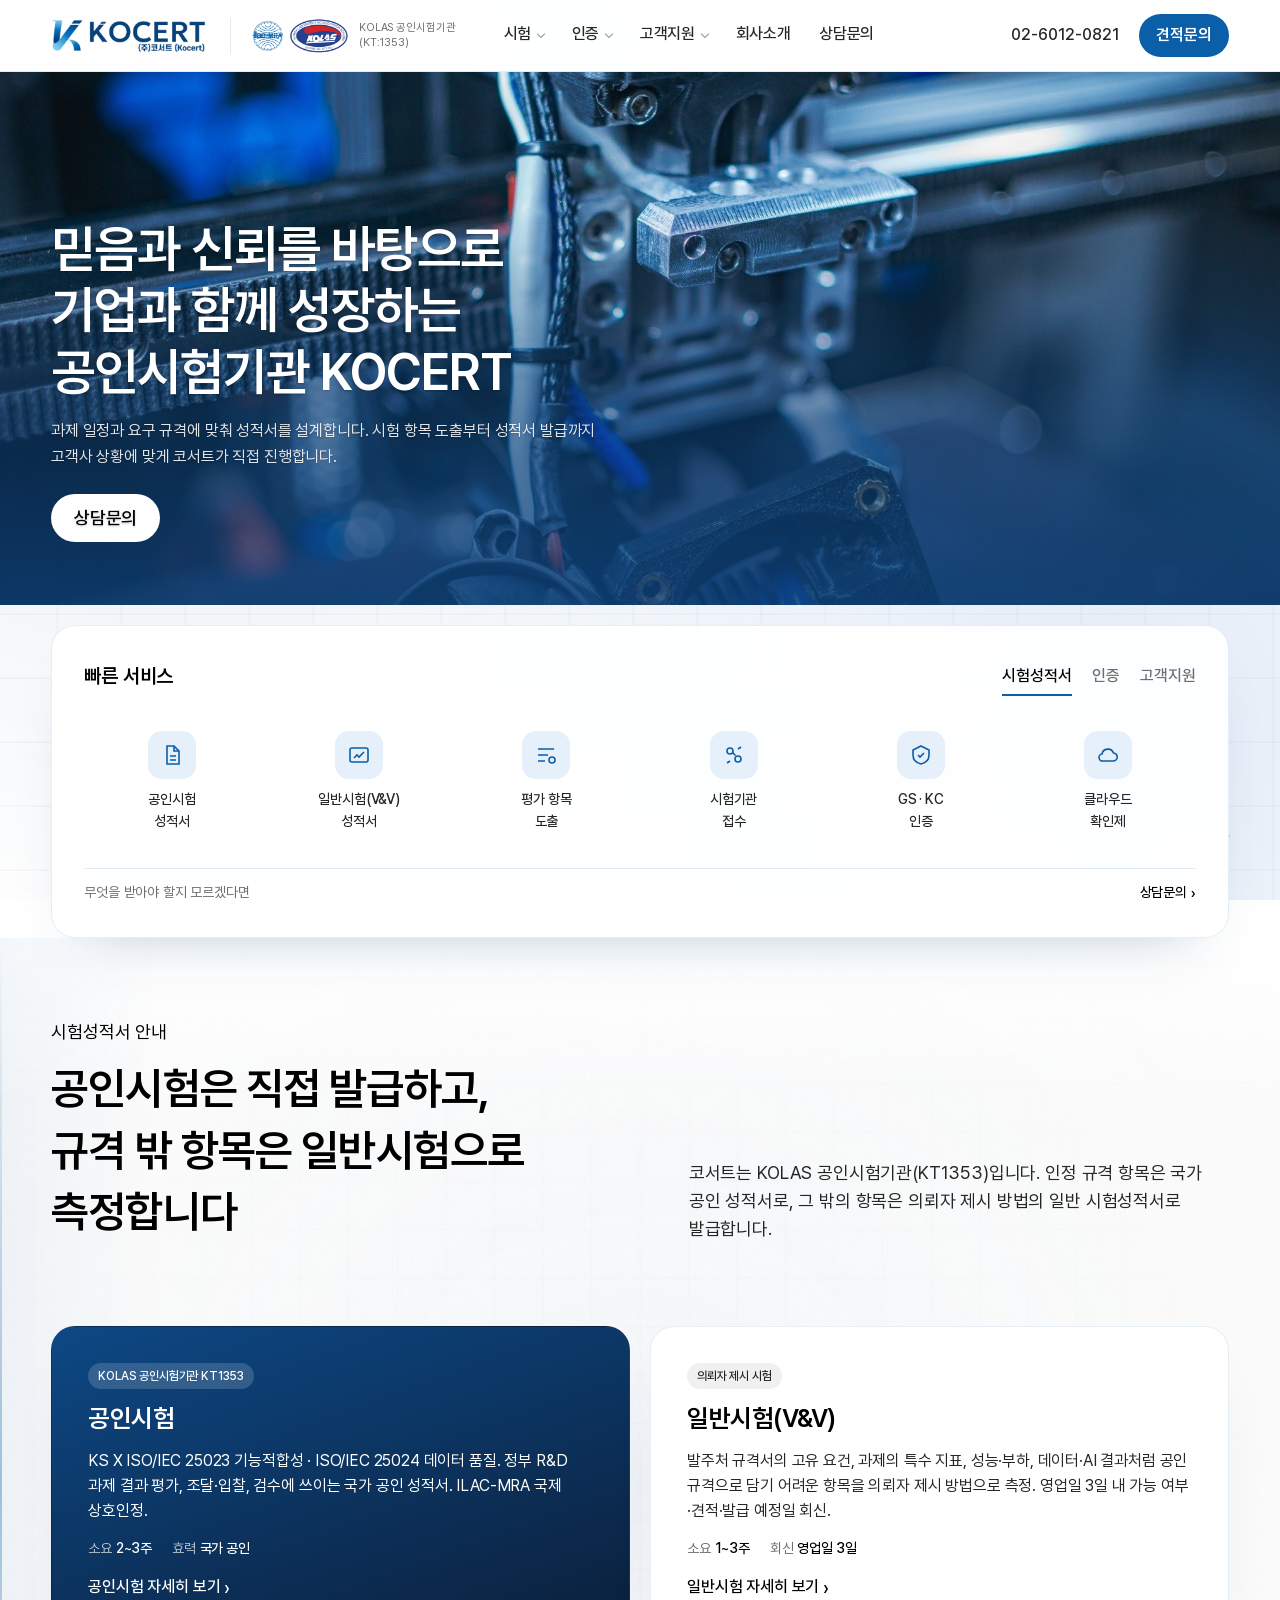
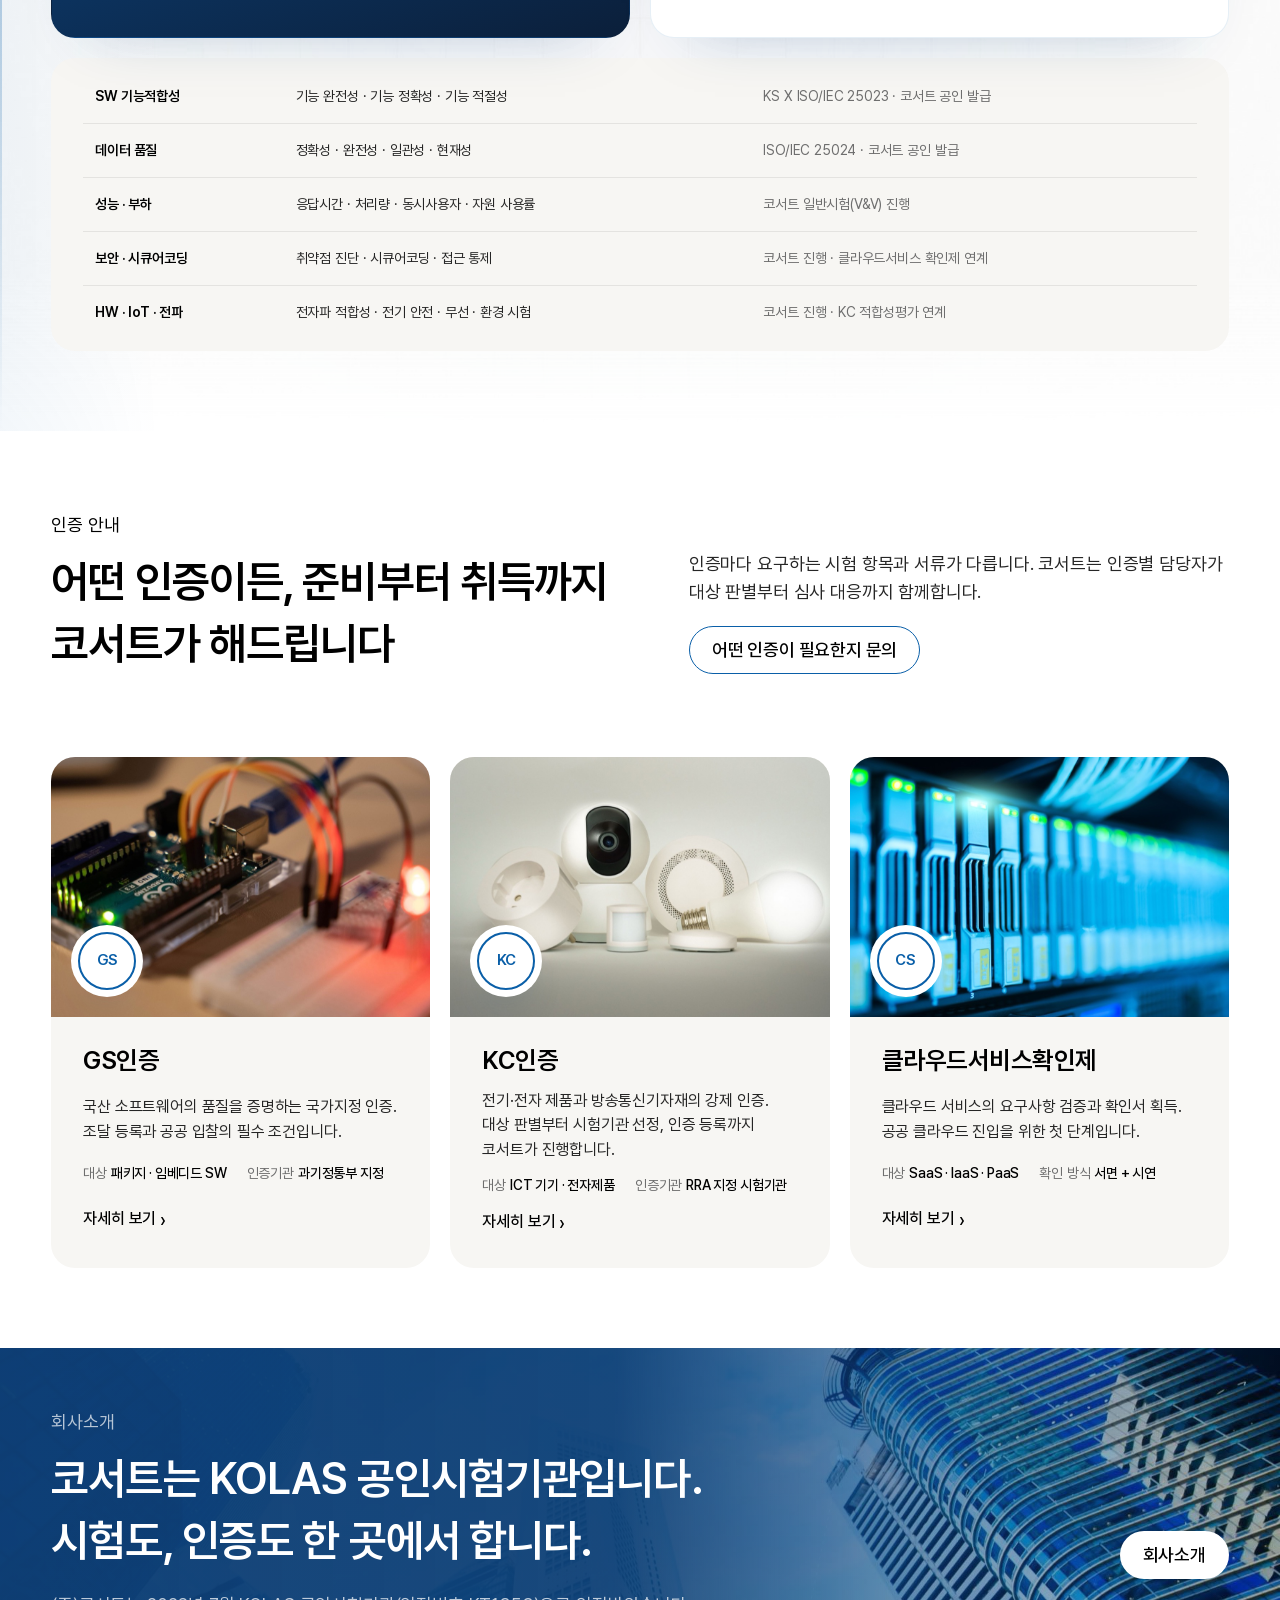
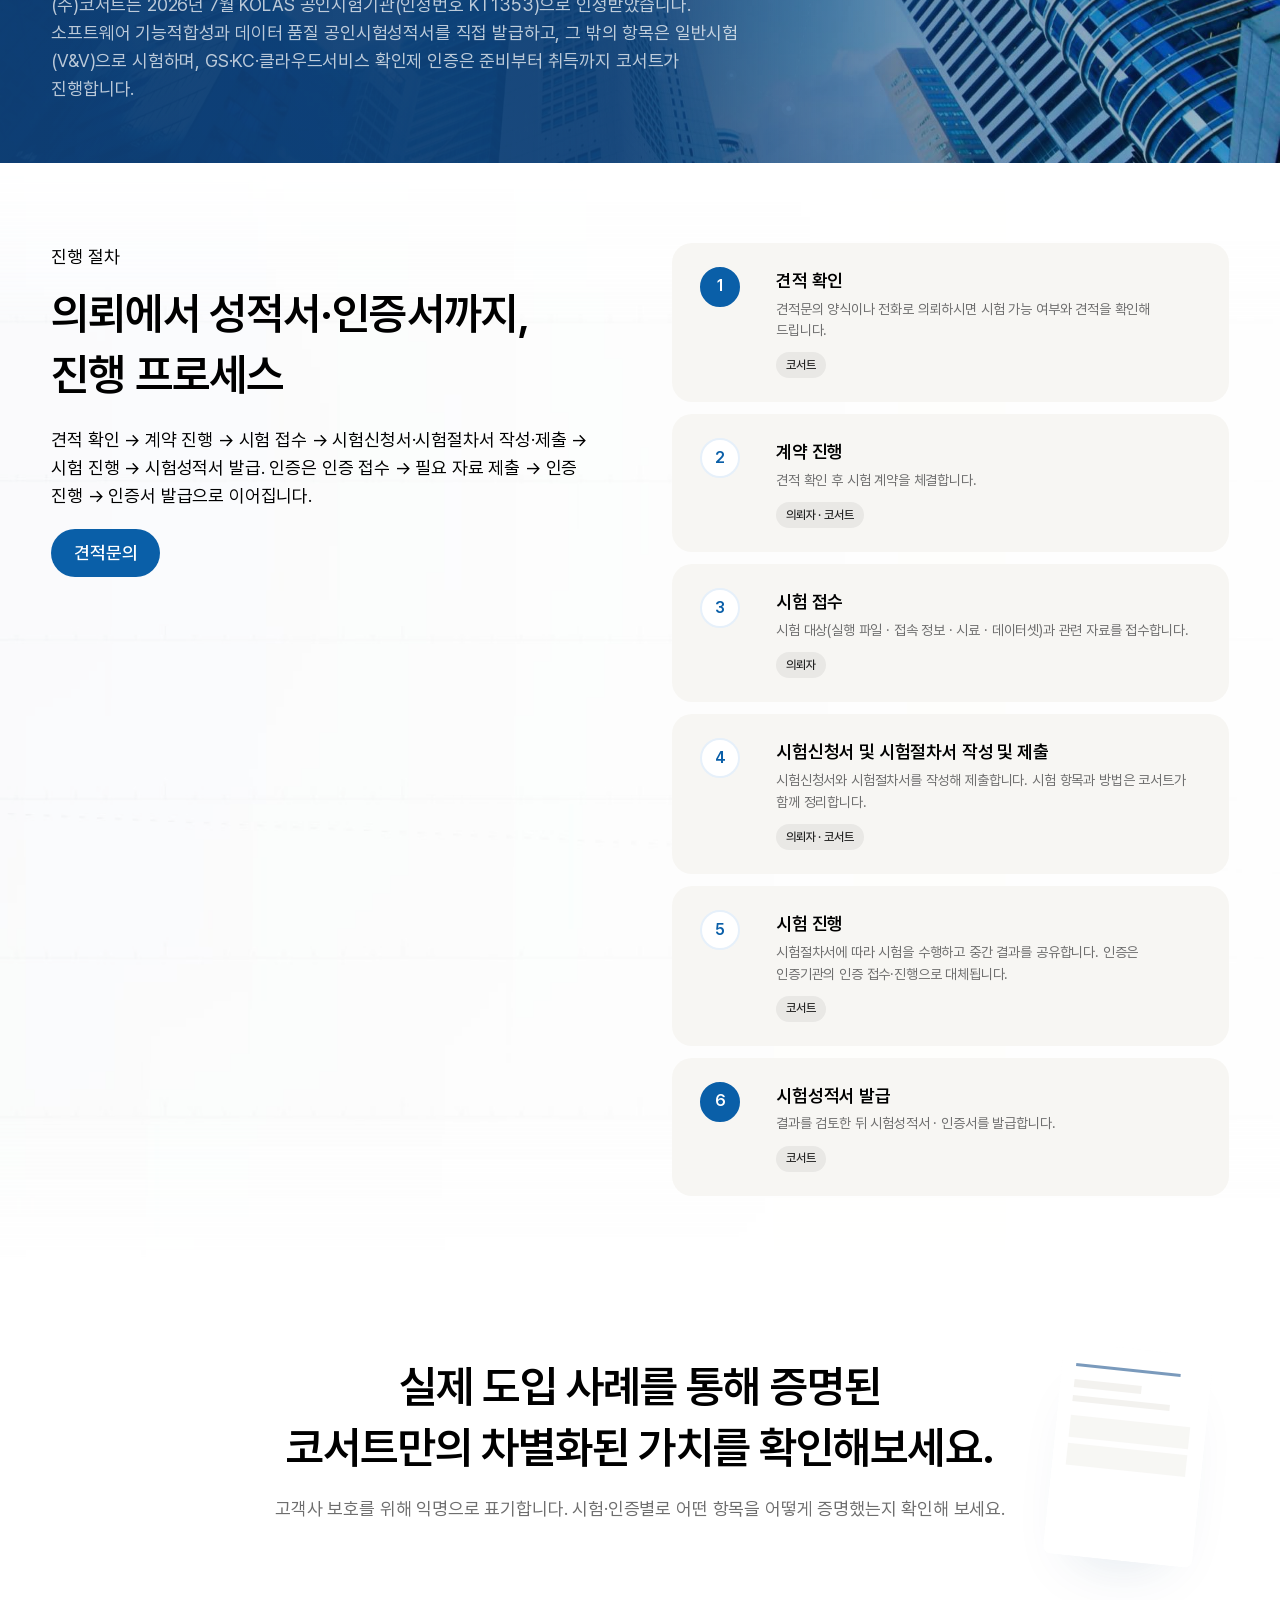
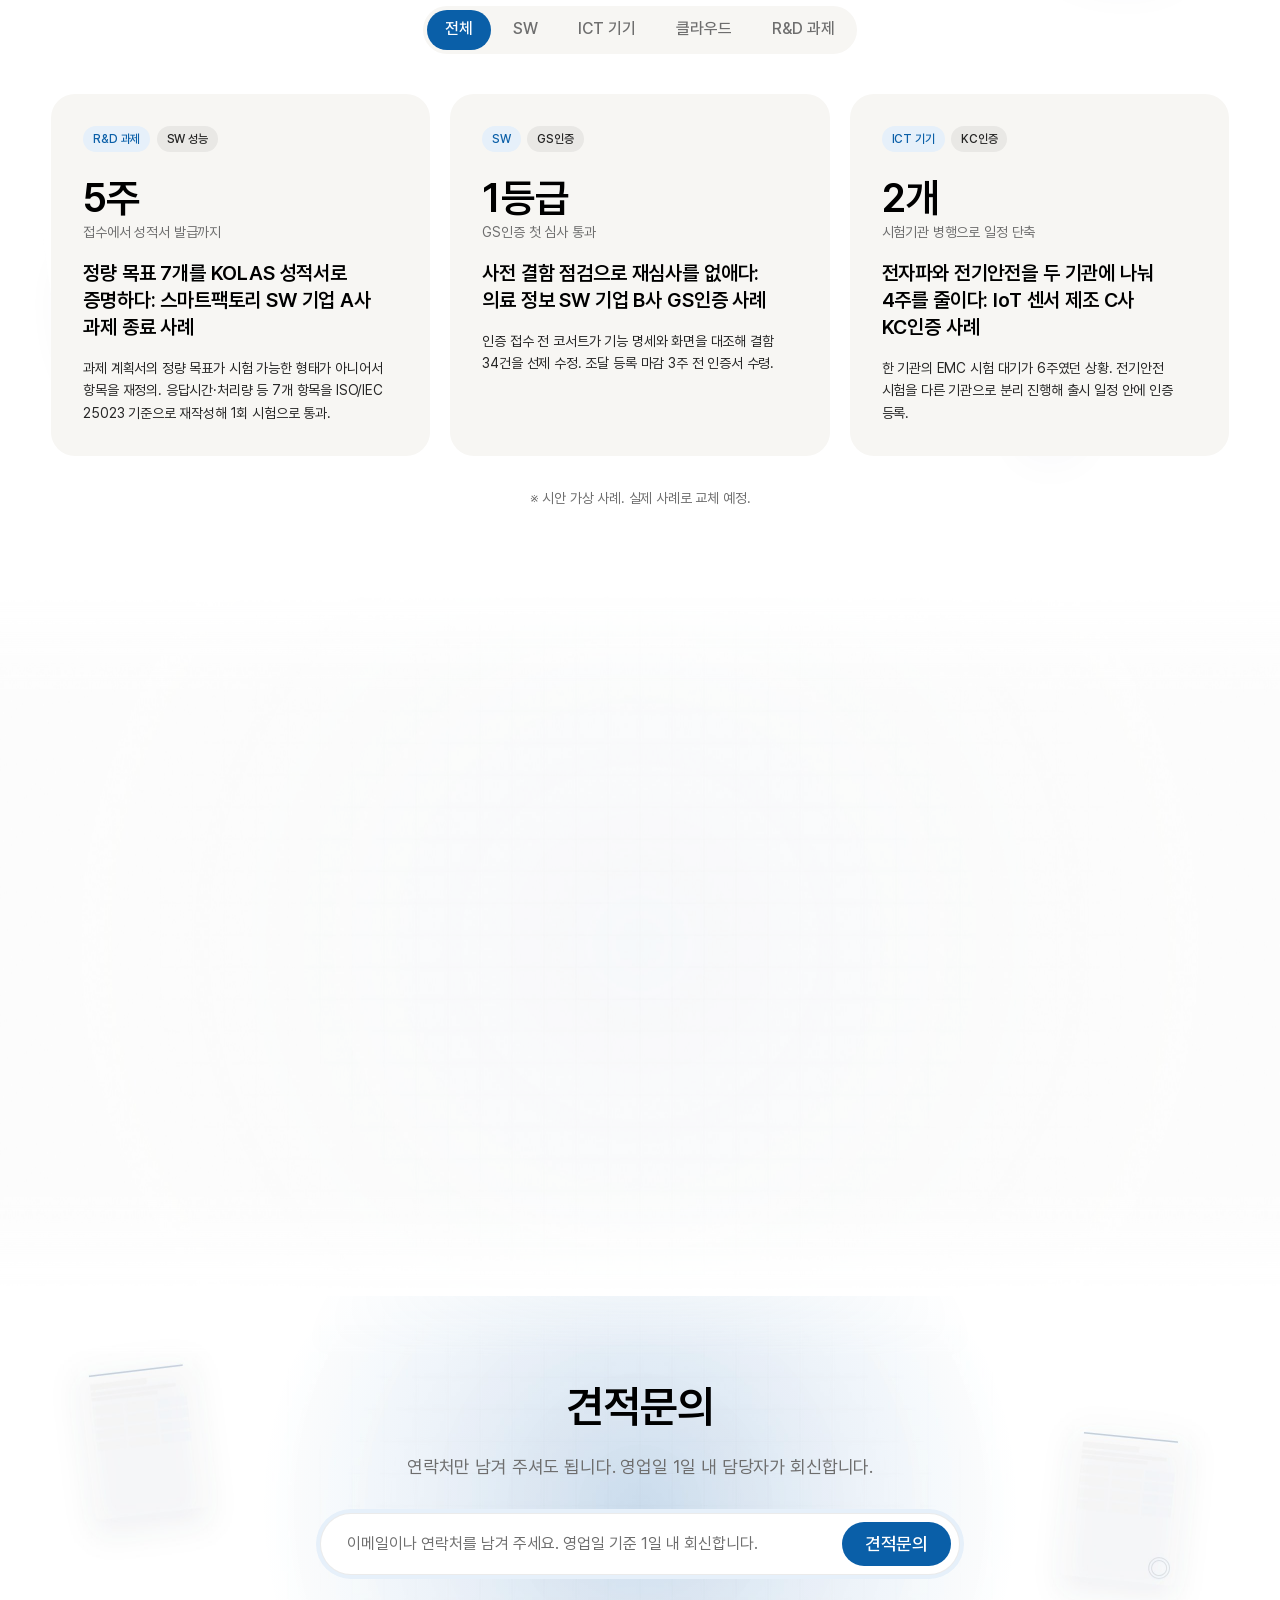
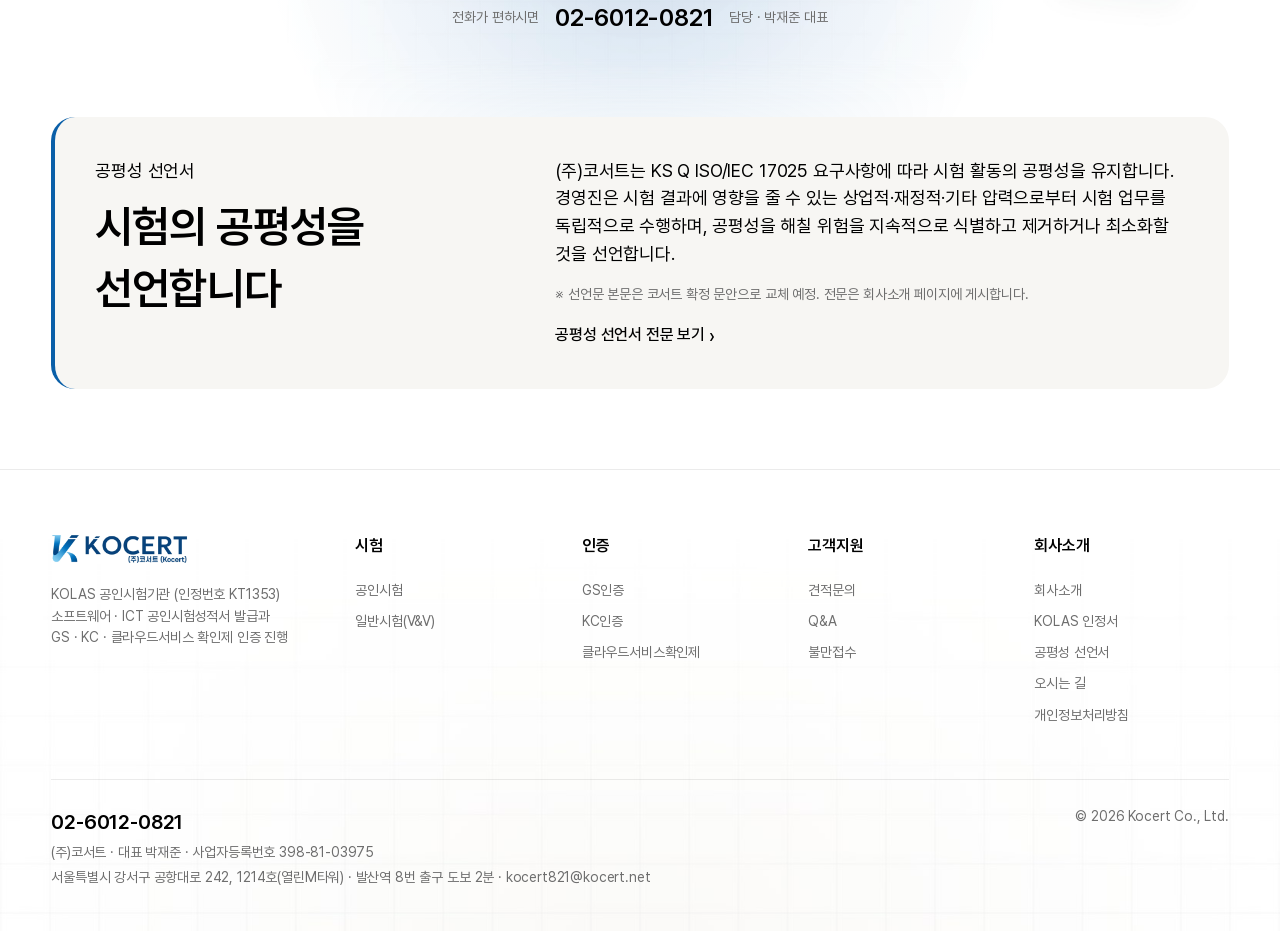
==== index.html @ dd210b46 "feat: 헤더 로고 교체 + KOLAS/ILAC-MRA 마크·인정번호 표기 추가 (코서트 제공 이미지) Co-Authored-By: Claude Fable 5.1 <noreply" ====
<!doctype html>
<html lang="ko">
<head>
<meta charset="utf-8">
<meta name="viewport" content="width=device-width, initial-scale=1">
<title>코서트 | 믿음과 신뢰를 바탕으로 기업과 함께 성장하는 공인시험기관 KOCERT</title>
<meta name="description" content="(주)코서트는 KOLAS 공인시험기관(KT1353)입니다. 공인시험·일반시험 성적서 발급과 GS·KC·클라우드서비스 확인제 인증 취득 진행을 한 곳에서.">
<meta property="og:title" content="코서트 | 믿음과 신뢰를 바탕으로 기업과 함께 성장하는 공인시험기관 KOCERT">
<meta property="og:description" content="KOLAS 공인시험기관 · 공인시험 · 일반시험 · GS · KC · 클라우드서비스 확인제">
<meta property="og:image" content="media/bg/og_1200x630.png">
<meta name="twitter:card" content="summary_large_image">
<link rel="preload" href="assets/fonts/Pretendard-SemiBold.woff2" as="font" type="font/woff2" crossorigin>
<link rel="stylesheet" href="styles.css?v=20261020g">
</head>
<body class="has-ambient">
<canvas class="ambient" aria-hidden="true"></canvas>

<header class="header">
  <div class="container header__inner">
    <a class="header__logo" href="index.html" aria-label="코서트 메인"><img src="media/brand/kocert-logo_465x102.png" alt="KOCERT (주)코서트" width="155" height="34"></a><div class="header__kolas"><img src="media/brand/kolas-ilac-marks_328x120.png" alt="ILAC-MRA · KOLAS" width="98" height="36"><span>KOLAS 공인시험기관<br>(KT:1353)</span></div>
    <nav class="nav" aria-label="주 메뉴">
      <div class="nav__item has-sub"><a href="test-accredited.html" aria-haspopup="true">시험</a><div class="nav__sub"><a href="test-accredited.html">공인시험</a><a href="test-general.html">일반시험(V&amp;V)</a></div></div>
      <div class="nav__item has-sub"><a href="gs.html" aria-haspopup="true">인증</a><div class="nav__sub"><a href="gs.html">GS인증</a><a href="kc.html">KC인증</a><a href="cloud.html">클라우드서비스확인제</a></div></div>
      <div class="nav__item has-sub"><a href="contact.html" aria-haspopup="true">고객지원</a><div class="nav__sub"><a href="contact.html">견적문의</a><a href="faq.html">Q&amp;A</a><a href="contact.html?type=complaint">불만접수</a></div></div>
      <a href="company.html">회사소개</a>
      <a href="contact.html">상담문의</a>
    </nav>
    <div class="header__util">
      <a class="header__tel" href="tel:0260120821">02-6012-0821</a>
      <a class="btn btn--ink btn--sm" href="contact.html">견적문의</a>
      <button class="header__menu" aria-label="메뉴 열기"><span></span><span></span><span></span></button>
    </div>
  </div>
</header>

<main>

  <!-- 2. 히어로 텍스트 행 -->
  <section class="hero" aria-labelledby="hero-heading">
    <div class="container">

      <!-- 3. 비주얼 + 빠른 서비스 패널 -->
      <div class="hero__stage">
        <figure class="visual visual--media" aria-label="공인시험성적서와 인증서 예시">
          <div class="visual__slides" aria-hidden="true"><img class="visual__slide is-active" src="media/photo/hero-slide-01_1920x1080.jpg" alt=""><img class="visual__slide" src="media/photo/hero-slide-02_1920x1080.jpg" alt="" loading="lazy"><img class="visual__slide" src="media/photo/hero-slide-03_1920x1080.jpg" alt="" loading="lazy"><img class="visual__slide" src="media/photo/hero-slide-04_1920x1080.jpg" alt="" loading="lazy"><img class="visual__slide" src="media/photo/hero-slide-05_1920x1080.jpg" alt="" loading="lazy"><img class="visual__slide" src="media/photo/hero-slide-06_1920x1080.jpg" alt="" loading="lazy"></div>
          <div class="visual__note">
            <h1 class="h1 visual__title" id="hero-heading">믿음과 신뢰를 바탕으로<br>기업과 함께 성장하는<br>공인시험기관 KOCERT</h1>
            <p class="visual__sub">과제 일정과 요구 규격에 맞춰 성적서를 설계합니다. 시험 항목 도출부터 성적서 발급까지 <br>고객사 상황에 맞게 코서트가 직접 진행합니다.</p><a class="btn btn--light visual__cta" href="contact.html">상담문의</a>
          </div>
        </figure>

        <aside class="quick" aria-labelledby="quick-title">
          <h2 class="quick__title" id="quick-title">빠른 서비스</h2>
          <div class="quick__tabs" role="tablist">
            <button class="quick__tab" role="tab" aria-selected="true">시험성적서</button>
            <button class="quick__tab" role="tab" aria-selected="false">인증</button>
            <button class="quick__tab" role="tab" aria-selected="false">고객지원</button>
          </div>
          <div class="quick__grid" role="tabpanel">
            <a class="quick__item" href="test-accredited.html"><span class="quick__icon"><svg viewBox="0 0 24 24" fill="none" stroke="currentColor" stroke-width="1.6"><path d="M7 3h7l5 5v13H7z"/><path d="M14 3v5h5M10 13h6M10 17h6"/></svg></span>공인시험<br>성적서</a>
            <a class="quick__item" href="test-general.html"><span class="quick__icon"><svg viewBox="0 0 24 24" fill="none" stroke="currentColor" stroke-width="1.6"><rect x="3" y="5" width="18" height="14" rx="2"/><path d="M7 15l3-3 2 2 5-5"/></svg></span>일반시험(V&amp;V)<br>성적서</a>
            <a class="quick__item" href="test-accredited.html#process"><span class="quick__icon"><svg viewBox="0 0 24 24" fill="none" stroke="currentColor" stroke-width="1.6"><path d="M4 6h16M4 12h10M4 18h7"/><circle cx="18" cy="17" r="3"/></svg></span>평가 항목<br>도출</a>
            <a class="quick__item" href="test-accredited.html#process"><span class="quick__icon"><svg viewBox="0 0 24 24" fill="none" stroke="currentColor" stroke-width="1.6"><circle cx="8" cy="8" r="3"/><circle cx="16" cy="16" r="3"/><path d="M10.5 9.5l3 3M5 20l3-2M19 4l-3 2"/></svg></span>시험기관<br>접수</a>
            <a class="quick__item" href="gs.html"><span class="quick__icon"><svg viewBox="0 0 24 24" fill="none" stroke="currentColor" stroke-width="1.6"><path d="M12 3l8 4v5c0 5-3.5 8-8 9-4.5-1-8-4-8-9V7z"/><path d="M9 12l2 2 4-4"/></svg></span>GS · KC<br>인증</a>
            <a class="quick__item" href="cloud.html"><span class="quick__icon"><svg viewBox="0 0 24 24" fill="none" stroke="currentColor" stroke-width="1.6"><path d="M7 18h10a4 4 0 0 0 .5-8A6 6 0 0 0 6 11a3.5 3.5 0 0 0 1 7z"/></svg></span>클라우드<br>확인제</a>
          </div>
          <div class="quick__foot"><span>무엇을 받아야 할지 모르겠다면</span><a class="link" href="contact.html">상담문의</a></div>
        </aside>
      </div>
    </div>
  </section>

  <!-- 5. 시험성적서 안내 -->
  <section class="section stats section--bg section--bg-soft" id="tests" aria-labelledby="tests-title">
    <div class="deco deco--scan" aria-hidden="true"></div>
    <div class="container">
      <div class="section-head">
        <div>
          <p class="eyebrow">시험성적서 안내</p>
          <h2 class="h2" id="tests-title">공인시험은 직접 발급하고, <br class="br-desktop">규격 밖 항목은 일반시험으로 측정합니다</h2>
        </div>
        <div class="section-head__aside"><p class="lead">코서트는 KOLAS 공인시험기관(KT1353)입니다. 인정 규격 항목은 국가 공인 성적서로, 그 밖의 항목은 의뢰자 제시 방법의 일반 시험성적서로 발급합니다.</p></div>
      </div>
      <div class="tests__grid">
        <a class="test-card test-card--brand" href="test-accredited.html">
          <span class="tag">KOLAS 공인시험기관 KT1353</span>
          <h3 class="h3">공인시험</h3>
          <p>KS X ISO/IEC 25023 기능적합성 · ISO/IEC 25024 데이터 품질. 정부 R&amp;D 과제 결과 평가, 조달·입찰, 검수에 쓰이는 국가 공인 성적서. ILAC-MRA 국제 상호인정.</p>
          <div class="service__meta"><span>소요 <strong>2~3주</strong></span><span>효력 <strong>국가 공인</strong></span></div>
          <span class="link">공인시험 자세히 보기</span>
        </a>
        <a class="test-card" href="test-general.html">
          <span class="tag">의뢰자 제시 시험</span>
          <h3 class="h3">일반시험(V&amp;V)</h3>
          <p>발주처 규격서의 고유 요건, 과제의 특수 지표, 성능·부하, 데이터·AI 결과처럼 공인 규격으로 담기 어려운 항목을 의뢰자 제시 방법으로 측정. 영업일 3일 내 가능 여부·견적·발급 예정일 회신.</p>
          <div class="service__meta"><span>소요 <strong>1~3주</strong></span><span>회신 <strong>영업일 3일</strong></span></div>
          <span class="link">일반시험 자세히 보기</span>
        </a>
      </div>
      <div class="stats__table">
        <table>
          <caption class="sr-only">시험 분류별 항목과 적용 표준</caption>
          <tbody>
            <tr><th>SW 기능적합성</th><td>기능 완전성 · 기능 정확성 · 기능 적절성</td><td>KS X ISO/IEC 25023 · 코서트 공인 발급</td></tr>
            <tr><th>데이터 품질</th><td>정확성 · 완전성 · 일관성 · 현재성</td><td>ISO/IEC 25024 · 코서트 공인 발급</td></tr>
            <tr><th>성능 · 부하</th><td>응답시간 · 처리량 · 동시사용자 · 자원 사용률</td><td>코서트 일반시험(V&amp;V) 진행</td></tr>
            <tr><th>보안 · 시큐어코딩</th><td>취약점 진단 · 시큐어코딩 · 접근 통제</td><td>코서트 진행 · 클라우드서비스 확인제 연계</td></tr>
            <tr><th>HW · IoT · 전파</th><td>전자파 적합성 · 전기 안전 · 무선 · 환경 시험</td><td>코서트 진행 · KC 적합성평가 연계</td></tr>
          </tbody>
        </table>
      </div>
    </div>
  </section>

  <!-- 6. 인증 안내 -->
  <section class="section services" id="services" aria-labelledby="services-title">
    <div class="container">
      <div class="section-head">
        <div>
          <p class="eyebrow">인증 안내</p>
          <h2 class="h2" id="services-title">어떤 인증이든, 준비부터 취득까지 <br class="br-desktop">코서트가 해드립니다</h2>
        </div>
        <div class="section-head__aside">
          <p class="lead">인증마다 요구하는 시험 항목과 서류가 다릅니다. 코서트는 인증별 담당자가 대상 판별부터 심사 대응까지 함께합니다.</p>
          <a class="btn btn--outline" href="contact.html">어떤 인증이 필요한지 문의</a>
        </div>
      </div>
      <div class="services__grid">
        <a class="service" href="gs.html">
          <div class="service__visual"><div class="service__slides" aria-hidden="true"><img class="service__media is-active" src="media/photo/card-gs-01_1280x720.jpg" alt="" loading="lazy"><img class="service__media" src="media/photo/card-gs-02_1280x720.jpg" alt="" loading="lazy"><img class="service__media" src="media/photo/card-gs-03_1280x720.jpg" alt="" loading="lazy"><img class="service__media" src="media/photo/card-gs-04_1280x720.jpg" alt="" loading="lazy"></div><div class="badge"><div class="badge__in">GS<small>GOOD SOFTWARE</small></div></div></div>
          <div class="service__body">
            <h3 class="h3">GS인증</h3>
            <p>국산 소프트웨어의 품질을 증명하는 국가지정 인증. 조달 등록과 공공 입찰의 필수 조건입니다.</p>
            <div class="service__meta"><span>대상 <strong>패키지 · 임베디드 SW</strong></span><span>인증기관 <strong>과기정통부 지정</strong></span></div>
            <span class="link">자세히 보기</span>
          </div>
        </a>
        <a class="service" href="kc.html">
          <div class="service__visual"><div class="service__slides" aria-hidden="true"><img class="service__media is-active" src="media/photo/card-kc-01_1280x720.jpg" alt="" loading="lazy"><img class="service__media" src="media/photo/card-kc-02_1280x720.jpg" alt="" loading="lazy"><img class="service__media" src="media/photo/card-kc-03_1280x720.jpg" alt="" loading="lazy"><img class="service__media" src="media/photo/card-kc-04_1280x720.jpg" alt="" loading="lazy"><img class="service__media" src="media/photo/card-kc-05_1280x720.jpg" alt="" loading="lazy"></div><div class="badge"><div class="badge__in">KC<small>적합성평가</small></div></div></div>
          <div class="service__body">
            <h3 class="h3">KC인증</h3>
            <p>전기·전자 제품과 방송통신기자재의 강제 인증. 대상 판별부터 시험기관 선정, 인증 등록까지 코서트가 진행합니다.</p>
            <div class="service__meta"><span>대상 <strong>ICT 기기 · 전자제품</strong></span><span>인증기관 <strong>RRA 지정 시험기관</strong></span></div>
            <span class="link">자세히 보기</span>
          </div>
        </a>
        <a class="service" href="cloud.html">
          <div class="service__visual"><div class="service__slides" aria-hidden="true"><img class="service__media is-active" src="media/photo/card-cloud-01_1280x720.jpg" alt="" loading="lazy"><img class="service__media" src="media/photo/card-cloud-02_1280x720.jpg" alt="" loading="lazy"></div><div class="badge"><div class="badge__in">CS<small>클라우드 확인제</small></div></div></div>
          <div class="service__body">
            <h3 class="h3">클라우드서비스확인제</h3>
            <p>클라우드 서비스의 요구사항 검증과 확인서 획득. 공공 클라우드 진입을 위한 첫 단계입니다.</p>
            <div class="service__meta"><span>대상 <strong>SaaS · IaaS · PaaS</strong></span><span>확인 방식 <strong>서면 + 시연</strong></span></div>
            <span class="link">자세히 보기</span>
          </div>
        </a>
      </div>
    </div>
  </section>

  <!-- 7. 다크 밴드 -->
  <section class="section--band band band--image" id="company" aria-labelledby="band-title" style="background-image:url(media/bg/band-dark_1920x900.jpg)">
    <img class="band__media" src="media/photo/band-company_1920x1080.jpg" alt="" loading="lazy">
    <div class="container band__inner">
      <div>
        <p class="eyebrow" style="color:rgba(255,255,255,.7)">회사소개</p>
        <h2 class="h2" id="band-title">코서트는 KOLAS 공인시험기관입니다.<br>시험도, 인증도 한 곳에서 합니다.</h2>
        <p class="lead">(주)코서트는 2026년 7월 KOLAS 공인시험기관(인정번호 KT1353)으로 인정받았습니다. 소프트웨어 기능적합성과 데이터 품질 공인시험성적서를 직접 발급하고, 그 밖의 항목은 일반시험(V&amp;V)으로 시험하며, GS·KC·클라우드서비스 확인제 인증은 준비부터 취득까지 코서트가 진행합니다.</p>
      </div>
      <div class="band__aside"><a class="btn btn--light" href="company.html">회사소개</a></div>
    </div>
  </section>

  <!-- 8. 프로세스 -->
  <section class="section process section--bg section--bg-process" aria-labelledby="process-title">
    <div class="container process__inner">
      <div class="process__text">
        <div>
          <p class="eyebrow">진행 절차</p>
          <h2 class="h2" id="process-title">의뢰에서 성적서·인증서까지,<br>진행 프로세스</h2>
        </div>
        <p class="lead">견적 확인 → 계약 진행 → 시험 접수 → 시험신청서·시험절차서 작성·제출 → 시험 진행 → 시험성적서 발급. 인증은 인증 접수 → 필요 자료 제출 → 인증 진행 → 인증서 발급으로 이어집니다.</p>
        <a class="btn btn--ink" href="contact.html">견적문의</a>
      </div>
      <ol class="steps">
        <li class="step step--brand"><span class="step__no">1</span><div class="step__body"><strong>견적 확인</strong><span class="caption">견적문의 양식이나 전화로 의뢰하시면 시험 가능 여부와 견적을 확인해 드립니다.</span><span class="tag">코서트</span></div></li>
        <li class="step"><span class="step__no">2</span><div class="step__body"><strong>계약 진행</strong><span class="caption">견적 확인 후 시험 계약을 체결합니다.</span><span class="tag">의뢰자 · 코서트</span></div></li>
        <li class="step"><span class="step__no">3</span><div class="step__body"><strong>시험 접수</strong><span class="caption">시험 대상(실행 파일 · 접속 정보 · 시료 · 데이터셋)과 관련 자료를 접수합니다.</span><span class="tag">의뢰자</span></div></li>
        <li class="step"><span class="step__no">4</span><div class="step__body"><strong>시험신청서 및 시험절차서 작성 및 제출</strong><span class="caption">시험신청서와 시험절차서를 작성해 제출합니다. 시험 항목과 방법은 코서트가 함께 정리합니다.</span><span class="tag">의뢰자 · 코서트</span></div></li>
        <li class="step"><span class="step__no">5</span><div class="step__body"><strong>시험 진행</strong><span class="caption">시험절차서에 따라 시험을 수행하고 중간 결과를 공유합니다. 인증은 인증기관의 인증 접수·진행으로 대체됩니다.</span><span class="tag">코서트</span></div></li>
        <li class="step step--brand"><span class="step__no">6</span><div class="step__body"><strong>시험성적서 발급</strong><span class="caption">결과를 검토한 뒤 시험성적서 · 인증서를 발급합니다.</span><span class="tag">코서트</span></div></li>
      </ol>
    </div>
  </section>

  <!-- 9. 사례 -->
  <section class="section cases" id="cases" aria-labelledby="cases-title">
    <div class="deco deco--docs" aria-hidden="true"><span class="deco__sheet"></span><span class="deco__sheet deco__sheet--b"></span><span class="deco__sheet deco__sheet--c"></span></div>
    <div class="container">
      <div class="section-head section-head--center">
        <h2 class="h2" id="cases-title">실제 도입 사례를 통해 증명된 <br class="br-desktop">코서트만의 차별화된 가치를 확인해보세요.</h2>
        <p class="lead muted">고객사 보호를 위해 익명으로 표기합니다. 시험·인증별로 어떤 항목을 어떻게 증명했는지 확인해 보세요.</p>
      </div>
      <div class="cases__filter">
        <div class="pills" role="tablist">
          <button class="pill" role="tab" aria-selected="true">전체</button>
          <button class="pill" role="tab" aria-selected="false">SW</button>
          <button class="pill" role="tab" aria-selected="false">ICT 기기</button>
          <button class="pill" role="tab" aria-selected="false">클라우드</button>
          <button class="pill" role="tab" aria-selected="false">R&amp;D 과제</button>
        </div>
      </div>
      <div class="cases__grid">
        <article class="case">
          <div class="case__tags"><span class="tag tag--brand">R&amp;D 과제</span><span class="tag">SW 성능</span></div>
          <div class="case__result"><p class="num">5주</p><p class="caption">접수에서 성적서 발급까지</p></div>
          <h3 class="case__title">정량 목표 7개를 KOLAS 성적서로 증명하다: 스마트팩토리 SW 기업 A사 과제 종료 사례</h3>
          <p class="case__desc">과제 계획서의 정량 목표가 시험 가능한 형태가 아니어서 항목을 재정의. 응답시간·처리량 등 7개 항목을 ISO/IEC 25023 기준으로 재작성해 1회 시험으로 통과.</p>
        </article>
        <article class="case">
          <div class="case__tags"><span class="tag tag--brand">SW</span><span class="tag">GS인증</span></div>
          <div class="case__result"><p class="num">1등급</p><p class="caption">GS인증 첫 심사 통과</p></div>
          <h3 class="case__title">사전 결함 점검으로 재심사를 없애다: 의료 정보 SW 기업 B사 GS인증 사례</h3>
          <p class="case__desc">인증 접수 전 코서트가 기능 명세와 화면을 대조해 결함 34건을 선제 수정. 조달 등록 마감 3주 전 인증서 수령.</p>
        </article>
        <article class="case">
          <div class="case__tags"><span class="tag tag--brand">ICT 기기</span><span class="tag">KC인증</span></div>
          <div class="case__result"><p class="num">2개</p><p class="caption">시험기관 병행으로 일정 단축</p></div>
          <h3 class="case__title">전자파와 전기안전을 두 기관에 나눠 4주를 줄이다: IoT 센서 제조 C사 KC인증 사례</h3>
          <p class="case__desc">한 기관의 EMC 시험 대기가 6주였던 상황. 전기안전 시험을 다른 기관으로 분리 진행해 출시 일정 안에 인증 등록.</p>
        </article>
      </div>
      <p class="caption" style="text-align:center;margin-top:2rem">※ 시안 가상 사례. 실제 사례로 교체 예정.</p>
    </div>
  </section>

  <!-- 11. 신뢰 벤토 -->
  <section class="section trust section--bg section--bg-soft" id="faq" aria-labelledby="trust-title" style="--bg-opacity:.6">
    <div class="container">
      <h2 class="sr-only" id="trust-title">신뢰 요소</h2>
      <div class="bento">
        <div class="card"><p class="num">1,240</p><p class="caption">누적 성적서 · 인증 진행 건수 (시안 더미)</p></div>
        <div class="card"><p class="num">98%</p><p class="caption">1회 시험 통과율 (재시험 없이 발급)</p></div>
        <div class="card"><p class="num">2종</p><p class="caption">KOLAS 공인 규격 (SW 기능적합성 · 데이터 품질)</p></div>
        <div class="card">
          <h3 class="h3" style="font-size:1.25rem">KOLAS 공인시험기관 KT1353</h3>
          <p class="caption">소프트웨어 기능적합성과 데이터 품질 공인시험성적서를 직접 발급합니다. ILAC-MRA 상호인정으로 해외에서도 통용됩니다.</p>
          <div class="bento__marks"><img src="assets/images/kolas_icon02.png" alt="KOLAS"><img src="assets/images/kolas_icon01.png" alt="ILAC-MRA"></div>
        </div>
        <div class="card bento__wide">
          <h3 class="h3" style="font-size:1.25rem">자주 묻는 질문 <a class="link" href="faq.html" style="font-size:.875rem;margin-inline-start:.75rem">전체 Q&amp;A</a></h3>
          <div class="faq">
            <details open><summary>성적서 발급까지 얼마나 걸리나요?</summary><p>공인시험은 접수 후 2~3주, 일반시험(V&amp;V)은 1~3주가 기본이며 항목 수에 따라 달라집니다. 인증은 인증기관 처리기간이 더해집니다.</p></details>
            <details><summary>비용은 어떻게 산정되나요?</summary><p>시험은 항목 수와 시료 규모 기준으로, 인증은 인증기관 시험비와 코서트 수수료로 구성됩니다. 자료를 주시면 영업일 2~3일 내 견적을 드립니다.</p></details>
            <details><summary>과제 계획서의 정량 목표가 시험 가능한 형태가 아니면요?</summary><p>가장 흔한 상황입니다. 목표의 의도를 유지한 채 측정 가능한 항목으로 재정의하고, 과제 관리기관과의 협의도 코서트가 함께 진행합니다.</p></details>
            <details><summary>준비해야 할 서류는 무엇인가요?</summary><p>시험 대상, 사양서나 기능 목록, 사업자등록증이 기본이며 인증 종류에 따라 추가됩니다. 신청서와 항목 정의서는 코서트가 작성합니다.</p></details>
          </div>
        </div>
      </div>
    </div>
  </section>

  <!-- 12. CTA -->
  <section class="section cta section--bg section--bg-cta" id="cta" aria-labelledby="cta-title">
    <div class="deco deco--glow" aria-hidden="true"></div>
    <div class="container">
      <h2 class="h2" id="cta-title">견적문의</h2>
      <p class="lead muted" style="margin:-1rem 0 2rem">연락처만 남겨 주셔도 됩니다. 영업일 1일 내 담당자가 회신합니다.</p>
      <form class="cta__form" onsubmit="return false">
        <label class="sr-only" for="cta-input">이메일 또는 연락처</label>
        <input id="cta-input" type="text" placeholder="이메일이나 연락처를 남겨 주세요. 영업일 기준 1일 내 회신합니다.">
        <a class="btn btn--ink" href="contact.html">견적문의</a>
      </form>
      <div class="cta__meta">
        <span>전화가 편하시면</span>
        <a class="cta__tel" href="tel:0260120821">02-6012-0821</a>
        <span>담당 · 박재준 대표</span>
      </div>
    </div>
  </section>

  <!-- 13. 공평성 선언서 -->
  <section class="section impartiality" id="impartiality" aria-labelledby="impartiality-title" style="padding-top:0">
    <div class="container">
      <div class="impartiality__box">
        <div>
          <p class="eyebrow">공평성 선언서</p>
          <h2 class="h2" id="impartiality-title">시험의 공평성을 선언합니다</h2>
        </div>
        <div>
          <p class="lead">(주)코서트는 KS Q ISO/IEC 17025 요구사항에 따라 시험 활동의 공평성을 유지합니다. 경영진은 시험 결과에 영향을 줄 수 있는 상업적·재정적·기타 압력으로부터 시험 업무를 독립적으로 수행하며, 공평성을 해칠 위험을 지속적으로 식별하고 제거하거나 최소화할 것을 선언합니다.</p>
          <p class="caption" style="margin-top:1rem">※ 선언문 본문은 코서트 확정 문안으로 교체 예정. 전문은 회사소개 페이지에 게시합니다.</p>
          <a class="link" href="company.html#impartiality" style="margin-top:1rem">공평성 선언서 전문 보기</a>
        </div>
      </div>
    </div>
  </section>

</main>

<footer class="footer">
  <div class="container">
    <div class="footer__grid">
      <div class="footer__brand">
        <img src="media/brand/kocert-logo_465x102.png" alt="KOCERT (주)코서트" width="155" height="34">
        <p class="caption">KOLAS 공인시험기관 (인정번호 KT1353)<br>소프트웨어 · ICT 공인시험성적서 발급과<br>GS · KC · 클라우드서비스 확인제 인증 진행</p>
      </div>
      <div class="footer__col"><strong>시험</strong><a href="test-accredited.html">공인시험</a><a href="test-general.html">일반시험(V&amp;V)</a></div>
      <div class="footer__col"><strong>인증</strong><a href="gs.html">GS인증</a><a href="kc.html">KC인증</a><a href="cloud.html">클라우드서비스확인제</a></div>
      <div class="footer__col"><strong>고객지원</strong><a href="contact.html">견적문의</a><a href="faq.html">Q&amp;A</a><a href="contact.html?type=complaint">불만접수</a></div>
      <div class="footer__col"><strong>회사소개</strong><a href="company.html">회사소개</a><a href="company.html#cert">KOLAS 인정서</a><a href="company.html#impartiality">공평성 선언서</a><a href="company.html#map">오시는 길</a><a href="privacy.html">개인정보처리방침</a></div>
    </div>
    <div class="footer__bottom">
      <div>
        <p class="footer__tel">02-6012-0821</p>
        <p>(주)코서트 · 대표 박재준 · 사업자등록번호 398-81-03975<br>서울특별시 강서구 공항대로 242, 1214호(열린M타워) · 발산역 8번 출구 도보 2분 · kocert821@kocert.net</p>
      </div>
      <p>© 2026 Kocert Co., Ltd.</p>
    </div>
  </div>
</footer>

<script src="app.js?v=20261020d" defer></script>
</body>
</html>
---- styles.css ----
/* kocert.net 리뉴얼 시안 v1 — 형태: 채널톡 / 콘텐츠: 와이즈스톤 */

@font-face { font-family: "Pretendard"; font-weight: 400; font-display: swap; src: url("assets/fonts/Pretendard-Regular.woff2") format("woff2"); }
@font-face { font-family: "Pretendard"; font-weight: 500; font-display: swap; src: url("assets/fonts/Pretendard-Medium.woff2") format("woff2"); }
@font-face { font-family: "Pretendard"; font-weight: 600; font-display: swap; src: url("assets/fonts/Pretendard-SemiBold.woff2") format("woff2"); }

:root {
  --font-sans: "Pretendard", -apple-system, system-ui, "Helvetica Neue", "Apple SD Gothic Neo", "Malgun Gothic", sans-serif;
  --text-h1: clamp(2.25rem, 1.5rem + 2.5vw, 3.375rem);
  --text-h2: clamp(1.875rem, 1.3rem + 2vw, 2.75rem);
  --text-h3: 1.5625rem;
  --text-lead: 1.125rem;
  --text-body: 1rem;
  --text-caption: 0.875rem;
  --text-label: 0.75rem;
  --lh-tight: 1.3;
  --lh-body: 1.55;
  --ls-tight: -0.02em;
  --ls-body: -0.01em;
  --fw-title: 600;
  --fw-body: 400;

  --color-text: rgba(0, 0, 0, 0.85);
  --color-title: #000;
  --color-muted: #6e6e6e;
  --color-surface: #fff;
  --color-card: #f7f6f3;
  --color-card-2: #efede8;
  --color-ink: #0a5fa8;
  --color-brand: #0a5fa8;
  --color-brand-soft: #e6f0fa;
  --color-band: #0e3f75;
  --color-border: rgba(0, 0, 0, 0.08);

  --space-section: clamp(3.5rem, 2rem + 4vw, 5rem);
  --space-band: clamp(2.5rem, 1.5rem + 3vw, 3.75rem);
  --space-header-gap: clamp(3rem, 2rem + 4vw, 6.25rem);
  --gap-card: 1.25rem;
  --container: 1320px;
  --container-narrow: 1160px;
  --gutter: clamp(1.25rem, 4vw, 3.75rem);
  --radius-card: 24px;
  --radius-pill: 999px;
  --radius-sm: 8px;
  --header-h: 72px;
  --duration: 200ms;
  --ease: cubic-bezier(0.16, 1, 0.3, 1);
}

*, *::before, *::after { box-sizing: border-box; }
html { scroll-behavior: smooth; }
body {
  margin: 0;
  font-family: var(--font-sans);
  font-size: var(--text-body);
  line-height: var(--lh-body);
  letter-spacing: var(--ls-body);
  color: var(--color-text);
  background: var(--color-surface);
  -webkit-font-smoothing: antialiased;
  word-break: keep-all;
}
h1, h2, h3, h4, p, ul, ol, figure { margin: 0; }
ul, ol { padding: 0; list-style: none; }
a { color: inherit; text-decoration: none; }
img { max-width: 100%; height: auto; display: block; }
button { font: inherit; cursor: pointer; }

.container { width: min(var(--container), 100% - var(--gutter) * 2); margin-inline: auto; }
.container--narrow { width: min(var(--container-narrow), 100% - var(--gutter) * 2); margin-inline: auto; }
.section { padding-block: var(--space-section); }
.section--band { padding-block: var(--space-band); }
.sr-only { position: absolute; width: 1px; height: 1px; overflow: hidden; clip: rect(0 0 0 0); }

/* ---- typography ---- */
.h1 { font-size: var(--text-h1); font-weight: var(--fw-title); line-height: var(--lh-tight); letter-spacing: var(--ls-tight); color: var(--color-title); }
.h2 { font-size: var(--text-h2); font-weight: var(--fw-title); line-height: 1.4; letter-spacing: var(--ls-tight); color: var(--color-title); }
.h3 { font-size: var(--text-h3); font-weight: var(--fw-title); line-height: 1.25; letter-spacing: -0.02em; color: var(--color-title); }
.eyebrow { font-size: var(--text-lead); font-weight: var(--fw-body); line-height: 1.55; color: var(--color-title); margin-bottom: 0.75rem; }
.lead { font-size: var(--text-lead); line-height: 1.55; color: var(--color-title); }
.muted { color: var(--color-muted); }
.caption { font-size: var(--text-caption); line-height: 1.55; color: var(--color-muted); }
.num { font-size: var(--text-h2); font-weight: var(--fw-title); letter-spacing: var(--ls-tight); line-height: 1.1; color: var(--color-title); }

.section-head { display: grid; grid-template-columns: minmax(0, 780px) minmax(0, 540px); justify-content: space-between; align-items: end; gap: 2rem 4rem; margin-bottom: var(--space-header-gap); }
.section-head--center { display: block; text-align: center; max-width: 880px; margin-inline: auto; }
.section-head--center .lead { margin-top: 1rem; }
.section-head__aside { display: grid; gap: 1.25rem; justify-items: start; }
.section-head__aside .lead { color: var(--color-text); }

/* ---- buttons ---- */
.btn { display: inline-flex; align-items: center; gap: 0.5rem; height: 48px; padding: 0 22px; border-radius: var(--radius-pill); border: 1px solid transparent; font-size: var(--text-lead); font-weight: 500; letter-spacing: var(--ls-body); white-space: nowrap; transition: transform var(--duration) var(--ease), background-color var(--duration), color var(--duration), border-color var(--duration); }
.btn:hover { transform: translateY(-1px); }
.btn:active { transform: translateY(0); }
.btn:focus-visible { outline: 2px solid var(--color-brand); outline-offset: 3px; }
.btn--ink { background: var(--color-ink); color: #fff; }
.btn--ink:hover { background: #000; }
.btn--outline { background: transparent; color: var(--color-title); border-color: var(--color-ink); }
.btn--outline:hover { background: var(--color-ink); color: #fff; }
.btn--light { background: #fff; color: var(--color-title); }
.btn--sm { height: 43px; padding: 0 16px; font-size: var(--text-body); font-weight: 600; }
.link { display: inline-flex; align-items: center; gap: 0.25rem; font-weight: 500; color: var(--color-title); }
.link::after { content: "›"; font-size: 1.1em; transition: transform var(--duration) var(--ease); }
.link:hover { color: var(--color-brand); }
.link:hover::after { transform: translateX(3px); }

/* ---- cards & chips ---- */
.card { background: var(--color-card); border-radius: var(--radius-card); padding: 2rem; }
.tag { display: inline-flex; align-items: center; height: 26px; padding: 0 10px; border-radius: var(--radius-pill); background: rgba(0, 0, 0, 0.06); font-size: var(--text-label); font-weight: 500; color: var(--color-text); }
.tag--brand { background: var(--color-brand-soft); color: var(--color-brand); }
.pills { display: inline-flex; gap: 0.25rem; padding: 0.25rem; border-radius: var(--radius-pill); background: var(--color-card); }
.pill { height: 40px; padding: 0 18px; border-radius: var(--radius-pill); border: 0; background: transparent; color: var(--color-muted); font-size: var(--text-body); font-weight: 500; transition: background-color var(--duration), color var(--duration); }
.pill:hover { color: var(--color-title); }
.pill[aria-selected="true"] { background: var(--color-ink); color: #fff; }

/* ---- header ---- */
.header { position: sticky; top: 0; z-index: 50; height: var(--header-h); background: rgba(255, 255, 255, 0.92); backdrop-filter: blur(12px); border-bottom: 1px solid var(--color-border); }
.header__inner { height: 100%; display: flex; align-items: center; gap: 2.5rem; }
.header__logo img { height: 34px; width: auto; }
.nav { display: flex; align-items: center; gap: 1.75rem; margin-inline-start: 1rem; }
.nav a { font-size: var(--text-body); font-weight: 500; color: var(--color-text); padding: 0.5rem 0; border-bottom: 2px solid transparent; transition: color var(--duration), border-color var(--duration); }
.nav a:hover { color: var(--color-brand); border-color: var(--color-brand); }
.header__util { margin-inline-start: auto; display: flex; align-items: center; gap: 1.25rem; }
.header__tel { font-weight: 500; color: var(--color-text); }
.header__menu { display: none; width: 44px; height: 44px; border: 0; background: transparent; border-radius: var(--radius-sm); }
.header__menu span { display: block; width: 20px; height: 2px; background: var(--color-title); margin: 4px auto; }

/* ---- hero ---- */
.hero { padding-block: 70px 0; }
.hero__row { display: grid; grid-template-columns: minmax(0, 780px) minmax(0, 540px); justify-content: space-between; align-items: end; gap: 2rem 4rem; margin-bottom: 3.5rem; }
.hero__aside { display: grid; gap: 1.5rem; justify-items: start; }
.hero__stage { display: grid; grid-template-columns: minmax(0, 2fr) minmax(320px, 1fr); gap: var(--gap-card); }

.visual { position: relative; min-height: 520px; border-radius: var(--radius-card); overflow: hidden; background: radial-gradient(120% 90% at 10% 0%, #dfe9f6 0%, #eef2f8 45%, #f7f6f3 100%); }
.visual::before { content: ""; position: absolute; inset: 0; background: repeating-linear-gradient(90deg, rgba(10, 95, 168, 0.06) 0 1px, transparent 1px 80px), repeating-linear-gradient(0deg, rgba(10, 95, 168, 0.06) 0 1px, transparent 1px 80px); mask-image: linear-gradient(180deg, rgba(0, 0, 0, 0.6), transparent 80%); }
.visual__note { position: absolute; left: 2.5rem; top: 2.5rem; max-width: 300px; }
.visual__note .h3 { font-size: 1.25rem; }
.doc { position: absolute; width: 320px; aspect-ratio: 210 / 297; background: #fff; border-radius: 6px; box-shadow: 0 30px 60px -20px rgba(14, 63, 117, 0.35), 0 2px 6px rgba(0, 0, 0, 0.06); padding: 26px 28px; display: grid; gap: 14px; align-content: start; }
.doc--back { right: 24%; bottom: -4%; transform: rotate(-6deg); opacity: 0.85; }
.doc--front { right: 6%; bottom: -10%; transform: rotate(3deg); }
.doc__head { display: flex; justify-content: space-between; align-items: center; padding-bottom: 12px; border-bottom: 2px solid var(--color-brand); }
.doc__head strong { font-size: 13px; letter-spacing: 0.02em; color: var(--color-brand); }
.doc__head img { height: 22px; width: auto; }
.doc__title { font-size: 15px; font-weight: 600; color: var(--color-title); }
.doc__line { height: 8px; border-radius: 4px; background: #e9e7e2; }
.doc__line--short { width: 60%; }
.doc__table { display: grid; grid-template-columns: 1fr 1fr 1fr; gap: 6px; margin-top: 6px; }
.doc__table span { height: 22px; border-radius: 4px; background: #f1f0ec; }
.doc__table span:nth-child(3n) { background: var(--color-brand-soft); }
.doc__seal { position: absolute; right: 24px; bottom: 24px; width: 64px; height: 64px; border-radius: 50%; border: 2px solid rgba(10, 95, 168, 0.5); display: grid; place-items: center; color: var(--color-brand); font-size: 10px; font-weight: 600; text-align: center; line-height: 1.2; transform: rotate(-12deg); }

.quick { background: var(--color-card); border-radius: var(--radius-card); padding: 2rem; display: grid; align-content: start; gap: 1.25rem; }
.quick__title { font-size: 1.25rem; font-weight: 600; color: var(--color-title); }
.quick__tabs { display: flex; gap: 1.25rem; border-bottom: 1px solid var(--color-border); }
.quick__tab { padding: 0 0 0.75rem; border: 0; background: transparent; color: var(--color-muted); font-weight: 500; border-bottom: 2px solid transparent; margin-bottom: -1px; transition: color var(--duration), border-color var(--duration); }
.quick__tab:hover { color: var(--color-title); }
.quick__tab[aria-selected="true"] { color: var(--color-title); border-color: var(--color-ink); }
.quick__grid { display: grid; grid-template-columns: 1fr 1fr; gap: 0.5rem; }
.quick__item { display: grid; justify-items: center; gap: 0.6rem; padding: 1rem 0.5rem; border-radius: 16px; text-align: center; font-size: var(--text-caption); font-weight: 500; color: var(--color-text); transition: background-color var(--duration), transform var(--duration) var(--ease); }
.quick__item:hover { background: #fff; transform: translateY(-2px); }
.quick__icon { width: 48px; height: 48px; border-radius: 14px; background: #fff; display: grid; place-items: center; color: var(--color-brand); }
.quick__icon svg { width: 24px; height: 24px; }
.quick__foot { padding-top: 0.75rem; border-top: 1px solid var(--color-border); display: flex; justify-content: space-between; align-items: center; font-size: var(--text-caption); color: var(--color-muted); }


/* ---- stats ---- */
.stats__cards { display: grid; grid-template-columns: repeat(5, 1fr); gap: var(--gap-card); margin-bottom: var(--gap-card); }
.stat { background: var(--color-card); border-radius: var(--radius-card); padding: 1.75rem; display: grid; gap: 0.4rem; }
.stat .num { font-size: 2.25rem; }
.stat .num small { font-size: 1rem; font-weight: 500; margin-inline-start: 0.2rem; color: var(--color-muted); }
.stat--brand { background: var(--color-brand); }
.stat--brand .num, .stat--brand .caption { color: #fff; }
.stat--brand .caption { opacity: 0.8; }
.stats__table { background: var(--color-card); border-radius: var(--radius-card); padding: 0.75rem 2rem; }
.stats__table table { width: 100%; border-collapse: collapse; }
.stats__table th, .stats__table td { text-align: left; padding: 1rem 0.75rem; border-bottom: 1px solid var(--color-border); vertical-align: top; font-size: var(--text-caption); line-height: 1.5; }
.stats__table tr:last-child th, .stats__table tr:last-child td { border-bottom: 0; }
.stats__table th { font-weight: 600; color: var(--color-title); white-space: nowrap; width: 18%; }
.stats__table td:nth-child(2) { width: 42%; }
.stats__table td:last-child { color: var(--color-muted); }
.stats__note { margin-top: 1rem; }

/* ---- services ---- */
.services__grid { display: grid; grid-template-columns: repeat(3, 1fr); gap: var(--gap-card); }
.service { background: var(--color-card); border-radius: var(--radius-card); padding: 0; overflow: hidden; display: grid; grid-template-rows: 260px auto; transition: transform var(--duration) var(--ease); }
.service:hover { transform: translateY(-4px); }
.service__visual { display: grid; place-items: center; background: linear-gradient(180deg, var(--color-card-2), var(--color-card)); }
.badge { width: 128px; height: 128px; border-radius: 50%; background: #fff; display: grid; place-items: center; box-shadow: 0 20px 40px -20px rgba(14, 63, 117, 0.3); }
.badge__in { width: 104px; height: 104px; border-radius: 50%; border: 2px solid var(--color-brand); display: grid; place-items: center; text-align: center; color: var(--color-brand); font-weight: 600; font-size: 1.4rem; line-height: 1.05; letter-spacing: -0.02em; }
.badge__in small { display: block; font-size: 0.65rem; font-weight: 500; letter-spacing: 0.06em; margin-top: 0.15rem; }
.service__body { padding: 1.75rem 2rem 2rem; display: grid; gap: 0.75rem; }
.service__meta { display: flex; gap: 1.25rem; font-size: var(--text-caption); color: var(--color-muted); }
.service__meta strong { color: var(--color-title); font-weight: 500; }

/* ---- band ---- */
.band { background: var(--color-band); color: #fff; }
.band__inner { display: grid; grid-template-columns: minmax(0, 780px) minmax(0, 420px); justify-content: space-between; align-items: center; gap: 2rem 4rem; }
.band .h2 { color: #fff; }
.band .lead { color: rgba(255, 255, 255, 0.72); margin-top: 1.25rem; }
.band__aside { justify-self: end; }

/* ---- process ---- */
.process__inner { display: grid; grid-template-columns: minmax(0, 1fr) minmax(0, 1fr); gap: 4rem; align-items: start; }
.process__text { position: sticky; top: calc(var(--header-h) + 2rem); display: grid; gap: 1.25rem; justify-items: start; }
.steps { display: grid; gap: 0.75rem; counter-reset: step; }
.step { position: relative; display: grid; grid-template-columns: 56px 1fr auto; gap: 1.25rem; align-items: start; padding: 1.5rem 1.75rem; background: var(--color-card); border-radius: 20px; }
.step__no { width: 40px; height: 40px; border-radius: 50%; background: #fff; display: grid; place-items: center; font-weight: 600; color: var(--color-brand); border: 2px solid var(--color-brand-soft); }
.step--brand .step__no { background: var(--color-brand); color: #fff; border-color: var(--color-brand); }
.step__body { display: grid; gap: 0.25rem; }
.step__body strong { font-size: 1.125rem; font-weight: 600; color: var(--color-title); }
.step__time { font-size: var(--text-caption); color: var(--color-muted); white-space: nowrap; padding-top: 0.2rem; }
.step__body > .tag { justify-self: start; margin-top: 0.4rem; }

/* ---- cases ---- */
.cases__filter { display: flex; justify-content: center; margin-bottom: 2.5rem; }
.cases__grid { display: grid; grid-template-columns: repeat(3, 1fr); gap: var(--gap-card); }
.case { background: var(--color-card); border-radius: var(--radius-card); padding: 2rem; display: grid; gap: 1rem; align-content: start; min-height: 360px; transition: transform var(--duration) var(--ease); }
.case:hover { transform: translateY(-4px); }
.case__tags { display: flex; gap: 0.4rem; flex-wrap: wrap; }
.case__result { display: grid; gap: 0.15rem; padding-top: 0.5rem; }
.case__result .num { font-size: 2.5rem; }
.case__title { font-size: 1.25rem; font-weight: 600; line-height: 1.35; color: var(--color-title); }
.case__desc { color: var(--color-text); font-size: var(--text-caption); line-height: 1.6; }
.case .link { margin-top: auto; }
.cases__more { text-align: center; margin-top: 2.5rem; }

/* ---- guides ---- */
.guides__grid { display: grid; grid-template-columns: repeat(4, 1fr); gap: var(--gap-card); }
.guide { display: grid; gap: 1rem; min-width: 0; }
.guides__grid > *, .services__grid > *, .cases__grid > *, .bento > *, .stats__cards > * { min-width: 0; }
.guide__cover { min-width: 0; overflow-wrap: anywhere; aspect-ratio: 4 / 3; border-radius: 20px; background: var(--color-card); padding: 1.5rem; display: grid; align-content: space-between; transition: background-color var(--duration); }
.guide:hover .guide__cover { background: var(--color-card-2); }
.guide__cover .tag { justify-self: start; }
.guide__cover strong { font-size: 1.125rem; font-weight: 600; color: var(--color-title); line-height: 1.35; }
.guide__cover--brand { background: var(--color-brand); }
.guide__cover--brand strong { color: #fff; }
.guide__cover--brand .tag { background: rgba(255, 255, 255, 0.16); color: #fff; }
.guide:hover .guide__cover--brand { background: #0a3a6b; }
.guide__meta { font-size: var(--text-caption); color: var(--color-muted); }

/* ---- trust bento ---- */
.bento { display: grid; grid-template-columns: repeat(3, 1fr); gap: var(--gap-card); }
.bento__wide { grid-column: span 2; }
.bento .card { display: grid; gap: 1rem; align-content: start; }
.bento__marks { display: flex; gap: 1.5rem; align-items: center; margin-top: 0.5rem; }
.bento__marks img { height: 56px; width: auto; }
.partners { display: grid; grid-template-columns: repeat(3, 1fr); gap: 0.5rem; margin-top: 0.5rem; }
.partners span { height: 56px; border-radius: 12px; background: #fff; display: grid; place-items: center; font-size: var(--text-caption); font-weight: 500; color: var(--color-muted); }
.faq { display: grid; gap: 0.25rem; margin-top: 0.25rem; }
.faq details { border-top: 1px solid var(--color-border); }
.faq details:first-child { border-top: 0; }
.faq summary { list-style: none; cursor: pointer; display: flex; justify-content: space-between; gap: 1rem; padding: 0.9rem 0; font-weight: 500; color: var(--color-title); }
.faq summary::-webkit-details-marker { display: none; }
.faq summary::after { content: "+"; color: var(--color-muted); }
.faq details[open] summary::after { content: "–"; }
.faq p { padding-bottom: 1rem; font-size: var(--text-caption); color: var(--color-text); }

/* ---- cta ---- */
.cta { text-align: center; }
.cta .h2 { margin-bottom: 2rem; }
.cta__form { display: flex; gap: 0.5rem; max-width: 640px; margin-inline: auto; padding: 0.5rem 0.5rem 0.5rem 1.5rem; border-radius: var(--radius-pill); background: #fff; border: 1px solid var(--color-border); box-shadow: 0 0 0 4px var(--color-brand-soft); }
.cta__form input { flex: 1; min-width: 0; border: 0; outline: 0; font: inherit; font-size: var(--text-body); color: var(--color-title); background: transparent; }
.cta__form input::placeholder { color: var(--color-muted); }
.cta__form .btn { height: 44px; }
.cta__meta { margin-top: 1.5rem; display: flex; justify-content: center; align-items: center; gap: 1rem; flex-wrap: wrap; color: var(--color-muted); font-size: var(--text-caption); }
.cta__tel { font-size: 1.5rem; font-weight: 600; color: var(--color-title); letter-spacing: -0.01em; }

/* ---- footer ---- */
.footer { border-top: 1px solid var(--color-border); padding-block: 4rem 2.5rem; }
.footer__grid { display: grid; grid-template-columns: 1.4fr repeat(4, 1fr); gap: 2rem; }
.footer__brand img { height: 30px; width: auto; margin-bottom: 1.25rem; }
.footer__col strong { display: block; font-weight: 600; color: var(--color-title); margin-bottom: 1rem; }
.footer__col a { display: block; padding: 0.3rem 0; color: var(--color-muted); font-size: var(--text-caption); transition: color var(--duration); }
.footer__col a:hover { color: var(--color-title); }
.footer__bottom { margin-top: 3rem; padding-top: 1.5rem; border-top: 1px solid var(--color-border); display: flex; justify-content: space-between; gap: 1rem; flex-wrap: wrap; font-size: var(--text-caption); color: var(--color-muted); line-height: 1.8; }
.footer__bottom .footer__tel { font-size: 1.25rem; font-weight: 600; color: var(--color-title); }

/* ---- responsive ---- */
@media (max-width: 1100px) {
  .stats__cards { grid-template-columns: repeat(3, 1fr); }
  .guides__grid { grid-template-columns: repeat(2, 1fr); }
  .hero__stage { grid-template-columns: 1fr; }
  .visual { min-height: 520px; }
  .visual__note { max-width: 280px; }
  .doc { width: 260px; padding: 22px; gap: 11px; }
  .doc--back { right: 30%; bottom: -10%; }
  .doc--front { right: 5%; bottom: -12%; }
  .quick__grid { grid-template-columns: repeat(3, 1fr); }
}
@media (max-width: 900px) {
  .nav, .header__tel { display: none; }
  .header__menu { display: block; }
  .section-head, .hero__row, .band__inner, .process__inner { grid-template-columns: 1fr; }
  .band__aside { justify-self: start; }
  .process__text { position: static; }
  .services__grid, .cases__grid { grid-template-columns: 1fr; }
  .bento { grid-template-columns: 1fr; }
  .bento__wide { grid-column: auto; }
  .stats__table th { width: auto; }
  .stats__table td:last-child { display: none; }
  .footer__grid { grid-template-columns: 1fr 1fr; }
  .footer__brand { grid-column: span 2; }
}
@media (max-width: 600px) {
  .stats__cards { grid-template-columns: 1fr 1fr; }
  .guides__grid { grid-template-columns: 1fr; }
  .quick__grid { grid-template-columns: 1fr 1fr; }
  .visual { min-height: 540px; }
  .visual__note { left: 1.5rem; top: 1.5rem; max-width: 280px; }
  .doc { width: 200px; padding: 16px; gap: 9px; }
  .doc--back { right: 36%; bottom: -6%; }
  .doc--front { right: 4%; bottom: -12%; }
  .doc__seal { width: 52px; height: 52px; right: 14px; bottom: 14px; }
  .stats__cards > :last-child { grid-column: span 2; }
  .br-desktop { display: none; }
  .pills { flex-wrap: wrap; border-radius: 20px; }
  .step { grid-template-columns: 40px 1fr; }
  .step__time { grid-column: 2; }
  .cta__form { flex-direction: column; border-radius: 24px; padding: 0.75rem; }
  .cta__form input { padding: 0.5rem 0.75rem; }
  .footer__grid { grid-template-columns: 1fr; }
  .footer__brand { grid-column: auto; }
}
@media (prefers-reduced-motion: reduce) {
  html { scroll-behavior: auto; }
  .btn, .service, .case, .link::after, .quick__item { transition: none; }
  .btn:hover, .service:hover, .case:hover, .quick__item:hover { transform: none; }
}

/* ---- sub page: service detail ---- */
.crumb { display: flex; gap: 0.5rem; align-items: center; font-size: var(--text-caption); color: var(--color-muted); margin-bottom: 1.5rem; }
.crumb a:hover { color: var(--color-title); }
.crumb span::before { content: "›"; margin-inline-end: 0.5rem; }
.page-hero { padding-block: 60px 0; }
.page-hero__row { display: grid; grid-template-columns: minmax(0, 780px) minmax(0, 480px); justify-content: space-between; align-items: start; gap: 2rem 4rem; }
.page-hero__actions { display: flex; gap: 0.75rem; flex-wrap: wrap; margin-top: 2rem; }
.facts { background: var(--color-card); border-radius: var(--radius-card); padding: 1.75rem 2rem; display: grid; gap: 0; }
.facts div { display: grid; grid-template-columns: 88px 1fr; gap: 1rem; padding: 0.9rem 0; border-top: 1px solid var(--color-border); font-size: var(--text-caption); line-height: 1.55; }
.facts div:first-child { border-top: 0; padding-top: 0; }
.facts div:last-child { padding-bottom: 0; }
.facts dt { color: var(--color-muted); }
.facts dd { margin: 0; color: var(--color-title); font-weight: 500; }
.subnav { position: sticky; top: var(--header-h); z-index: 40; background: rgba(255, 255, 255, 0.92); backdrop-filter: blur(12px); border-bottom: 1px solid var(--color-border); margin-top: 3rem; }
.subnav__inner { display: flex; gap: 0.25rem; overflow-x: auto; scrollbar-width: none; }
.subnav__inner::-webkit-scrollbar { display: none; }
.subnav a { flex: none; padding: 1rem 0.9rem; font-size: var(--text-caption); font-weight: 500; color: var(--color-muted); border-bottom: 2px solid transparent; margin-bottom: -1px; transition: color var(--duration), border-color var(--duration); }
.subnav a:hover, .subnav a[aria-current="true"] { color: var(--color-title); border-color: var(--color-ink); }

.uses__grid { display: grid; grid-template-columns: repeat(3, 1fr); gap: var(--gap-card); }
.use { background: var(--color-card); border-radius: 20px; padding: 1.75rem; display: grid; gap: 0.6rem; align-content: start; }
.use__no { font-size: var(--text-caption); font-weight: 600; color: var(--color-brand); }
.use strong { font-size: 1.125rem; font-weight: 600; color: var(--color-title); line-height: 1.35; }
.use p { font-size: var(--text-caption); color: var(--color-text); }

.compare { background: var(--color-card); border-radius: var(--radius-card); padding: 0.5rem 2rem; overflow-x: auto; }
.compare table { width: 100%; border-collapse: collapse; min-width: 640px; }
.compare th, .compare td { padding: 1.1rem 0.75rem; text-align: left; vertical-align: top; border-bottom: 1px solid var(--color-border); font-size: var(--text-caption); line-height: 1.55; }
.compare thead th { font-size: var(--text-body); font-weight: 600; color: var(--color-title); border-bottom-color: rgba(0, 0, 0, 0.2); }
.compare tbody th { font-weight: 500; color: var(--color-muted); width: 20%; white-space: nowrap; }
.compare col.c-rec { width: 46%; }
.compare tbody tr:last-child th, .compare tbody tr:last-child td { border-bottom: 0; }
.compare td { color: var(--color-title); }
.compare .is-rec { color: var(--color-brand); font-weight: 600; }

.docs__grid { display: grid; grid-template-columns: minmax(0, 1fr) minmax(0, 1fr); gap: var(--gap-card); }
.doclist { background: var(--color-card); border-radius: var(--radius-card); padding: 2rem; display: grid; gap: 0.25rem; align-content: start; }
.doclist h3 { font-size: 1.125rem; font-weight: 600; color: var(--color-title); margin-bottom: 0.75rem; }
.doclist li { display: grid; grid-template-columns: 22px 1fr auto; gap: 0.75rem; align-items: center; padding: 0.7rem 0; border-top: 1px solid var(--color-border); font-size: var(--text-caption); }
.doclist li:first-of-type { border-top: 0; }
.doclist li svg { width: 18px; height: 18px; color: var(--color-brand); }
.doclist li a { color: var(--color-muted); font-weight: 500; }
.doclist li a:hover { color: var(--color-brand); }
.doclist__note { margin-top: 1rem; }

.faq--wide { background: var(--color-card); border-radius: var(--radius-card); padding: 1rem 2rem; }
.faq--wide summary { font-size: var(--text-body); padding: 1.1rem 0; }
.faq--wide p { font-size: var(--text-caption); padding-bottom: 1.25rem; max-width: 900px; }

.related__grid { display: grid; grid-template-columns: repeat(3, 1fr); gap: var(--gap-card); }
.related { background: var(--color-card); border-radius: 20px; padding: 1.75rem; display: grid; gap: 0.5rem; align-content: start; transition: transform var(--duration) var(--ease); }
.related:hover { transform: translateY(-3px); }
.related strong { font-size: 1.125rem; font-weight: 600; color: var(--color-title); }
.related p { font-size: var(--text-caption); color: var(--color-text); }

.consultant { display: grid; grid-template-columns: minmax(0, 1fr) minmax(0, 1fr); gap: var(--gap-card); }
.consultant__card { background: var(--color-card); border-radius: var(--radius-card); padding: 2rem; display: grid; grid-template-columns: 72px 1fr; gap: 1.25rem; align-items: start; }
.consultant__avatar { width: 72px; height: 72px; border-radius: 50%; background: var(--color-brand); color: #fff; display: grid; place-items: center; font-weight: 600; font-size: 1.25rem; }
.consultant__card strong { display: block; font-size: 1.125rem; color: var(--color-title); }
.consultant__card p { font-size: var(--text-caption); color: var(--color-text); margin-top: 0.4rem; }
.consultant__contact { display: flex; gap: 1rem; flex-wrap: wrap; margin-top: 0.9rem; font-size: var(--text-caption); font-weight: 500; }
.consultant__cta { background: var(--color-band); color: #fff; border-radius: var(--radius-card); padding: 2rem; display: grid; gap: 1rem; align-content: center; justify-items: start; }
.consultant__cta .h3 { color: #fff; }
.consultant__cta p { color: rgba(255, 255, 255, 0.72); font-size: var(--text-caption); }

@media (max-width: 900px) {
  .page-hero__row, .docs__grid, .consultant { grid-template-columns: 1fr; }
  .uses__grid, .related__grid { grid-template-columns: 1fr; }
}
@media (max-width: 600px) {
  .facts div { grid-template-columns: 72px 1fr; }
  .consultant__card { grid-template-columns: 1fr; }
}

/* ---- forms ---- */
.form-layout { display: grid; grid-template-columns: minmax(0, 5fr) minmax(0, 7fr); gap: var(--gap-card); align-items: start; }
.form-aside { display: grid; gap: var(--gap-card); position: sticky; top: calc(var(--header-h) + 2rem); }
.form-aside .card { display: grid; gap: 0.75rem; }
.form-aside .cta__tel { display: block; }
.form-card { background: var(--color-card); border-radius: var(--radius-card); padding: 2.5rem; display: grid; gap: 1.5rem; }
.field { display: grid; gap: 0.5rem; }
.field label, .field > span { font-size: var(--text-caption); font-weight: 500; color: var(--color-title); }
.field .req { color: var(--color-brand); margin-inline-start: 0.2rem; }
.field input[type="text"], .field input[type="email"], .field input[type="tel"], .field select, .field textarea { width: 100%; font: inherit; font-size: var(--text-body); color: var(--color-title); background: #fff; border: 1px solid var(--color-border); border-radius: 12px; padding: 0.8rem 1rem; outline: 0; transition: border-color var(--duration), box-shadow var(--duration); }
.field input:focus, .field select:focus, .field textarea:focus { border-color: var(--color-brand); box-shadow: 0 0 0 3px var(--color-brand-soft); }
.field textarea { min-height: 140px; resize: vertical; }
.field-row { display: grid; grid-template-columns: 1fr 1fr; gap: 1rem; }
.chips { display: flex; flex-wrap: wrap; gap: 0.5rem; }
.chip { position: relative; }
.chip input { position: absolute; opacity: 0; inset: 0; cursor: pointer; }
.chip span { display: inline-flex; align-items: center; height: 40px; padding: 0 16px; border-radius: var(--radius-pill); background: #fff; border: 1px solid var(--color-border); font-size: var(--text-caption); font-weight: 500; color: var(--color-text); transition: background-color var(--duration), color var(--duration), border-color var(--duration); }
.chip input:checked + span { background: var(--color-ink); color: #fff; border-color: var(--color-ink); }
.chip input:focus-visible + span { outline: 2px solid var(--color-brand); outline-offset: 2px; }
.upload { display: grid; place-items: center; gap: 0.25rem; padding: 1.5rem; border: 1px dashed rgba(0, 0, 0, 0.2); border-radius: 12px; background: #fff; text-align: center; font-size: var(--text-caption); color: var(--color-muted); }
.upload strong { color: var(--color-title); font-weight: 500; }
.consent { display: flex; gap: 0.6rem; align-items: start; font-size: var(--text-caption); color: var(--color-text); }
.consent input { margin-top: 0.2rem; accent-color: var(--color-brand); }
.form-card .btn { justify-self: start; }
.form-tabs { margin-bottom: 2.5rem; }

/* ---- company ---- */
.policy__grid { display: grid; grid-template-columns: repeat(3, 1fr); gap: var(--gap-card); }
.policy { background: var(--color-card); border-radius: var(--radius-card); padding: 2rem; display: grid; gap: 0.75rem; align-content: start; }
.policy__no { font-size: var(--text-caption); font-weight: 600; color: var(--color-brand); }
.policy strong { font-size: 1.25rem; font-weight: 600; color: var(--color-title); line-height: 1.35; }
.cert__grid { display: grid; grid-template-columns: repeat(2, 1fr); gap: var(--gap-card); }
.cert { background: var(--color-card); border-radius: var(--radius-card); padding: 2rem; display: grid; gap: 1rem; }
.cert img { width: 100%; border-radius: 12px; box-shadow: 0 20px 40px -24px rgba(14, 63, 117, 0.35); }
.map { display: grid; grid-template-columns: minmax(0, 1fr) minmax(0, 1fr); gap: var(--gap-card); }
.map > * { min-width: 0; }
.map__canvas { min-height: 360px; border-radius: var(--radius-card); background: var(--color-card); position: relative; overflow: hidden; }
.map__canvas::before { content: ""; position: absolute; inset: 0; background: repeating-linear-gradient(90deg, rgba(0,0,0,.05) 0 1px, transparent 1px 64px), repeating-linear-gradient(0deg, rgba(0,0,0,.05) 0 1px, transparent 1px 64px); }
.map__pin { position: absolute; left: 50%; top: 50%; transform: translate(-50%, -100%); width: 28px; height: 28px; border-radius: 50% 50% 50% 0; background: var(--color-brand); rotate: -45deg; }
.map__label { position: absolute; left: 50%; top: 50%; transform: translate(-50%, 16px); background: #fff; padding: 0.4rem 0.8rem; border-radius: 8px; font-size: var(--text-caption); font-weight: 500; white-space: normal; max-width: 80%; text-align: center; box-shadow: 0 8px 24px -12px rgba(0,0,0,.3); }
.map__info { background: var(--color-card); border-radius: var(--radius-card); padding: 2rem; display: grid; gap: 1rem; align-content: start; }
.map__info dl { display: grid; gap: 0; }
.map__info dl div { display: grid; grid-template-columns: 88px 1fr; gap: 1rem; padding: 0.8rem 0; border-top: 1px solid var(--color-border); font-size: var(--text-caption); }
.map__info dl div:first-child { border-top: 0; padding-top: 0; }
.map__info dt { color: var(--color-muted); }
.map__info dd { margin: 0; color: var(--color-title); font-weight: 500; }

/* ---- list pages ---- */
.list-head { display: flex; justify-content: space-between; align-items: end; gap: 2rem; flex-wrap: wrap; margin-bottom: 2.5rem; }
.list-count { font-size: var(--text-caption); color: var(--color-muted); }
.guides__grid--list { grid-template-columns: repeat(4, 1fr); }
.cases__grid--list { grid-template-columns: repeat(3, 1fr); }
.pager { display: flex; justify-content: center; gap: 0.25rem; margin-top: 2.5rem; }
.pager a { width: 40px; height: 40px; display: grid; place-items: center; border-radius: 50%; font-size: var(--text-caption); font-weight: 500; color: var(--color-muted); }
.pager a:hover { background: var(--color-card); color: var(--color-title); }
.pager a[aria-current="page"] { background: var(--color-ink); color: #fff; }

@media (max-width: 1100px) { .guides__grid--list { grid-template-columns: repeat(2, 1fr); } }
@media (max-width: 900px) {
  .form-layout, .cert__grid, .map { grid-template-columns: 1fr; }
  .form-aside { position: static; }
  .policy__grid, .cases__grid--list { grid-template-columns: 1fr; }
}
@media (max-width: 600px) {
  .form-card { padding: 1.5rem; }
  .field-row { grid-template-columns: 1fr; }
  .guides__grid--list { grid-template-columns: 1fr; }
}

/* ---- media backgrounds ---- */
.visual--media { background-image: url("media/bg/hero-light_1920x1080.jpg"); background-size: cover; background-position: center; }
.visual--media::before { display: none; }
.visual__slides { position: absolute; inset: 0; overflow: hidden; }
.visual__slide { position: absolute; inset: 0; width: 100%; height: 100%; object-fit: cover; opacity: 0; transform: scale(1); transition: opacity 1400ms var(--ease), transform 7000ms linear; }
.visual__slide.is-active { opacity: 1; transform: scale(1.06); }
.visual--media::after { content: ""; position: absolute; inset: auto 0 0 0; height: 60%; background: linear-gradient(180deg, rgba(14, 63, 117, 0) 0%, rgba(14, 63, 117, 0.55) 55%, rgba(14, 63, 117, 0.82) 100%); pointer-events: none; z-index: 1; }
.visual--media .visual__note { z-index: 2; top: auto; bottom: 2.5rem; left: 2.5rem; right: 2.5rem; max-width: 560px; color: #fff; text-shadow: 0 1px 2px rgba(0, 0, 0, 0.25); }
.visual--media .visual__note .h3 { color: #fff; font-size: 1.6rem; line-height: 1.3; }
.visual__sub { margin-top: 0.7rem; font-size: var(--text-caption); line-height: 1.6; color: rgba(255, 255, 255, 0.85); }
@media (max-width: 600px) { .visual--media .visual__note { left: 1.25rem; right: 1.25rem; bottom: 1.5rem; } .visual--media .visual__note .h3 { font-size: 1.3rem; } }
.band--image { background-size: cover; background-position: center; background-color: var(--color-band); }
@media (prefers-reduced-motion: reduce) { .visual__slide { transition: none; transform: none; } }


/* ---- interaction layer ---- */
.header { transition: box-shadow var(--duration), background-color var(--duration); }
.header.is-scrolled { box-shadow: 0 8px 30px -18px rgba(14, 63, 117, 0.25); background: rgba(255, 255, 255, 0.96); }
.nav a[aria-current="page"] { color: var(--color-title); border-color: var(--color-ink); }
.header__menu span { transition: transform var(--duration) var(--ease), opacity var(--duration); transform-origin: center; }
.header__menu.is-open span:nth-child(1) { transform: translateY(6px) rotate(45deg); }
.header__menu.is-open span:nth-child(2) { opacity: 0; }
.header__menu.is-open span:nth-child(3) { transform: translateY(-6px) rotate(-45deg); }
.drawer { position: fixed; inset: var(--header-h) 0 0; z-index: 45; background: var(--color-surface); padding: 1.5rem var(--gutter) 2rem; display: grid; grid-template-rows: 1fr auto; overflow: auto; animation: drawer-in 260ms var(--ease); }
.drawer[hidden] { display: none; }
.drawer__nav { display: grid; align-content: start; }
.drawer__nav a { display: block; padding: 1rem 0; border-bottom: 1px solid var(--color-border); font-size: 1.25rem; font-weight: 600; color: var(--color-title); }
.drawer__nav a[aria-current="page"] { color: var(--color-brand); }
.drawer__foot { display: grid; gap: 1rem; padding-top: 1.5rem; justify-items: start; }
.drawer__tel { font-size: 1.25rem; font-weight: 600; color: var(--color-title); }
body.is-locked { overflow: hidden; }
@keyframes drawer-in { from { opacity: 0; transform: translateY(-8px); } to { opacity: 1; transform: none; } }

.quick__grid.is-swap > * { animation: swap-in 360ms var(--ease) both; }
.quick__grid.is-swap > :nth-child(2) { animation-delay: 40ms; } .quick__grid.is-swap > :nth-child(3) { animation-delay: 80ms; }
.quick__grid.is-swap > :nth-child(4) { animation-delay: 120ms; } .quick__grid.is-swap > :nth-child(5) { animation-delay: 160ms; } .quick__grid.is-swap > :nth-child(6) { animation-delay: 200ms; }
@keyframes swap-in { from { opacity: 0; transform: translateY(8px); } to { opacity: 1; transform: none; } }
.is-hidden { display: none !important; }

.reveal { opacity: 0; transform: translateY(22px); transition: opacity 700ms var(--ease) var(--d, 0ms), transform 700ms var(--ease) var(--d, 0ms); will-change: opacity, transform; }
.reveal.is-in { opacity: 1; transform: none; will-change: auto; }
.reveal.service:hover, .reveal.case:hover, .reveal.related:hover { transform: translateY(-4px); }

.step { transition: background-color var(--duration), transform var(--duration) var(--ease); }
.step.is-active { background: #fff; box-shadow: 0 20px 40px -28px rgba(14, 63, 117, 0.35); transform: translateX(4px); }
.step.is-active .step__no { background: var(--color-brand); color: #fff; border-color: var(--color-brand); }

.band { position: relative; overflow: hidden; }
.band.has-spot::after { content: ""; position: absolute; inset: 0; pointer-events: none; background: radial-gradient(520px circle at var(--mx, 50%) var(--my, 50%), rgba(143, 193, 238, 0.16), transparent 60%); transition: opacity 300ms; }
.band__inner { position: relative; z-index: 1; }
.visual__slides, .visual__note { transition: transform 500ms var(--ease); will-change: transform; }

/* ---- extra background layers ---- */
.section--bg { position: relative; isolation: isolate; }
.section--bg::before { content: ""; position: absolute; inset: 0; z-index: -1; background-size: cover; background-position: center; background-repeat: no-repeat; opacity: var(--bg-opacity, 1); }
.section--bg-soft::before { background-image: url("media/bg/section-soft_2560x1440.jpg"); }
.section--bg-process::before { background-image: url("media/bg/process-lines_2560x1000.jpg"); }
.section--bg-cta::before { background-image: url("media/bg/cta-light_2560x900.jpg"); }
.page-hero { position: relative; isolation: isolate; }
.page-hero::before { content: ""; position: absolute; inset: 0 0 auto; height: 100%; z-index: -1; background: url("media/bg/page-hero_2560x900.jpg") center / cover no-repeat; opacity: 0.9; mask-image: linear-gradient(180deg, #000 60%, transparent); }
.footer { position: relative; isolation: isolate; }
.footer::before { content: ""; position: absolute; inset: 0; z-index: -1; background: url("media/bg/footer-grid_2560x600.jpg") center top / cover no-repeat; opacity: 0.9; }

.service__visual .badge { backdrop-filter: blur(2px); }
.consultant__cta { background-image: url("media/bg/band-dark_1920x900.jpg"); background-size: cover; background-position: center; }

@media (prefers-reduced-motion: reduce) {
  .reveal { opacity: 1; transform: none; transition: none; }
  .quick__grid.is-swap > * { animation: none; }
  .drawer { animation: none; }
  .step.is-active { transform: none; }
}

/* ---- video layers ---- */
.band__media { position: absolute; inset: 0; width: 100%; height: 100%; object-fit: cover; opacity: 0.95; }
.band.has-spot::after { z-index: 1; }
.service__visual { position: relative; overflow: hidden; }
.service__media { position: absolute; inset: 0; width: 100%; height: 100%; object-fit: cover; }
.service__visual .badge { position: relative; z-index: 1; }
.page-hero--media::before { display: none; }
.page-hero__media { position: absolute; inset: 0; width: 100%; height: 100%; object-fit: cover; object-position: 78% 50%; z-index: -1; opacity: 0.85; mask-image: linear-gradient(90deg, rgba(0,0,0,.35), #000 60%), linear-gradient(180deg, #000 55%, transparent); mask-composite: intersect; -webkit-mask-composite: source-in; }
.player { background: var(--color-band); border-radius: var(--radius-card); overflow: hidden; }
.player__video { display: block; width: 100%; aspect-ratio: 16 / 9; background: #000; }
.player__meta { display: flex; justify-content: space-between; align-items: center; gap: 1rem; padding: 1rem 1.5rem; background: var(--color-card); flex-wrap: wrap; }
@media (max-width: 900px) { .page-hero__media { object-position: 50% 30%; opacity: 0.5; mask-image: linear-gradient(180deg, #000 50%, transparent); } }
@media (prefers-reduced-motion: reduce) { .band__media, .service__media, .page-hero__media { display: none; } }

/* ---- video layer placement fixes ---- */
.service__visual .badge { position: absolute; left: 1.25rem; bottom: 1.25rem; width: 72px; height: 72px; z-index: 1; }
.service__visual .badge__in { width: 58px; height: 58px; font-size: 0.95rem; }
.service__visual .badge__in small { display: none; }
.service__media { object-position: 50% 45%; }
.band__media { object-position: 70% 50%; opacity: 0.8; }
.band::before { content: ""; position: absolute; inset: 0; z-index: 0; pointer-events: none; background: linear-gradient(90deg, rgba(14, 63, 117, 0.96) 0%, rgba(14, 63, 117, 0.85) 40%, rgba(14, 63, 117, 0.15) 75%, rgba(14, 63, 117, 0) 100%); }
.page-hero--media .page-hero__row { grid-template-columns: minmax(0, 640px) minmax(0, 480px); }
.page-hero__media { left: 12%; width: 88%; opacity: 0.55; mask-image: linear-gradient(90deg, transparent 32%, #000 52%), linear-gradient(180deg, #000 55%, transparent); }
@media (max-width: 900px) { .page-hero--media .page-hero__row { grid-template-columns: 1fr; } .page-hero__media { left: 0; opacity: 0.4; mask-image: linear-gradient(180deg, #000 50%, transparent); } .band::before { background: rgba(14, 63, 117, 0.7); } }
.band__media { z-index: 0; }
.band::before { z-index: 1; background: linear-gradient(90deg, rgba(14, 63, 117, 0.97) 0%, rgba(14, 63, 117, 0.92) 48%, rgba(14, 63, 117, 0.35) 72%, rgba(14, 63, 117, 0.05) 100%); }
.band.has-spot::after { z-index: 2; }
.band__inner { z-index: 3; }

/* ---- ambient moving background (main) ---- */
html { background: var(--color-surface); }
body.has-ambient { background: transparent; }
.ambient { position: fixed; inset: 0; width: 100%; height: 100%; z-index: -2; pointer-events: none; }
.section--bg::before { opacity: var(--bg-opacity, 0.85); }


/* section decorations */
.stats, .cases, .cta, .guides { position: relative; }
.deco { position: absolute; inset: 0; pointer-events: none; overflow: hidden; z-index: 0; }
.stats > .container, .cases > .container, .cta > .container, .guides > .container { position: relative; z-index: 1; }
.deco--scan::before { content: ""; position: absolute; top: 0; bottom: 0; width: 2px; left: 0; background: linear-gradient(180deg, transparent, rgba(10, 95, 168, 0.35), transparent); animation: scan 14s linear infinite; }
.deco--scan::after { content: ""; position: absolute; top: 0; bottom: 0; width: 160px; left: 0; background: linear-gradient(90deg, rgba(10, 95, 168, 0.05), transparent); animation: scan 14s linear infinite; }
@keyframes scan { from { transform: translateX(-200px); } to { transform: translateX(100vw); } }
.deco__sheet { position: absolute; width: 150px; aspect-ratio: 210 / 297; background: #fff; border-radius: 8px; box-shadow: 0 30px 60px -30px rgba(14, 63, 117, 0.25); opacity: 0.55; background-image: linear-gradient(#0d4885 0 0), linear-gradient(#e9e7e2 0 0), linear-gradient(#e9e7e2 0 0), linear-gradient(#f1f0ec 0 0), linear-gradient(#f1f0ec 0 0); background-repeat: no-repeat; background-size: 70% 3px, 45% 8px, 65% 6px, 80% 22px, 80% 22px; background-position: 14px 20px, 14px 36px, 14px 52px, 14px 72px, 14px 100px; }
.deco__sheet { right: 6%; top: 8%; transform: rotate(6deg); animation: float 11s ease-in-out infinite; }
.deco__sheet--b { right: auto; left: 4%; top: 58%; width: 120px; transform: rotate(-8deg); animation-duration: 13s; animation-delay: -4s; opacity: 0.4; }
.deco__sheet--c { right: 14%; top: 70%; width: 96px; transform: rotate(3deg); animation-duration: 15s; animation-delay: -8s; opacity: 0.3; }
@keyframes float { 0%, 100% { translate: 0 0; } 50% { translate: 0 -22px; } }
.deco--glow::before { content: ""; position: absolute; left: 50%; top: 50%; width: 900px; height: 900px; translate: -50% -50%; border-radius: 50%; background: radial-gradient(circle, rgba(10, 95, 168, 0.14), rgba(10, 95, 168, 0) 60%); animation: pulse 6s ease-in-out infinite; }
@keyframes pulse { 0%, 100% { transform: scale(0.9); opacity: 0.7; } 50% { transform: scale(1.1); opacity: 1; } }
.deco--rings span { position: absolute; right: -120px; top: -120px; width: 520px; height: 520px; border-radius: 50%; border: 1px solid rgba(10, 95, 168, 0.12); animation: ring 18s linear infinite; }
.deco--rings span:nth-child(2) { width: 380px; height: 380px; right: -50px; top: -50px; animation-duration: 26s; animation-direction: reverse; border-style: dashed; }
.deco--rings span:nth-child(3) { width: 240px; height: 240px; right: 20px; top: 20px; animation-duration: 34s; }
@keyframes ring { to { transform: rotate(360deg); } }
@media (max-width: 900px) { .deco__sheet--c, .deco--rings { display: none; } .deco__sheet { width: 110px; } }
@media (prefers-reduced-motion: reduce) { .deco--scan::before, .deco--scan::after, .deco__sheet, .deco--glow::before, .deco--rings span { animation: none; } .ambient { display: none; } }
.section--bg::before { mask-image: linear-gradient(180deg, transparent, #000 14%, #000 86%, transparent); }
.footer::before { mask-image: linear-gradient(180deg, transparent, #000 30%); }

/* ---- hero floating chips ---- */

/* ---- quick service card: bright variant ---- */
.quick { background: rgba(255, 255, 255, 0.92); border: 1px solid rgba(10, 95, 168, 0.10); box-shadow: 0 30px 60px -40px rgba(14, 63, 117, 0.35); backdrop-filter: blur(8px); }
.quick__tabs { border-bottom-color: rgba(10, 95, 168, 0.12); }
.quick__icon { background: var(--color-brand-soft); }
.quick__item:hover { background: #f3f8ff; }
.quick__foot { border-top-color: rgba(10, 95, 168, 0.12); }

/* ---- GNB dropdown (v2) ---- */
.nav__item { position: relative; display: flex; align-items: center; }
.nav__item > a::after { content: ""; display: inline-block; width: 6px; height: 6px; margin-inline-start: 0.4rem; border-right: 1.5px solid currentColor; border-bottom: 1.5px solid currentColor; transform: translateY(-2px) rotate(45deg); opacity: 0.5; }
.nav__sub { position: absolute; top: calc(100% + 0.5rem); left: -0.75rem; min-width: 190px; padding: 0.5rem; background: #fff; border: 1px solid var(--color-border); border-radius: 14px; box-shadow: 0 24px 50px -24px rgba(14, 63, 117, 0.35); display: grid; opacity: 0; visibility: hidden; transform: translateY(-6px); transition: opacity var(--duration), transform var(--duration) var(--ease), visibility 0s linear var(--duration); z-index: 60; }
.nav__sub::before { content: ""; position: absolute; left: 0; right: 0; top: -0.6rem; height: 0.6rem; }
.nav__item:hover > .nav__sub, .nav__item.is-open > .nav__sub, .nav__item:focus-within > .nav__sub { opacity: 1; visibility: visible; transform: none; transition-delay: 0s; }
.nav__sub a { display: block; padding: 0.6rem 0.9rem; border-radius: 8px; border-bottom: 0; font-size: var(--text-caption); font-weight: 500; color: var(--color-text); white-space: nowrap; }
.nav__sub a:hover, .nav__sub a:focus-visible { background: var(--color-brand-soft); color: var(--color-brand); border-color: transparent; }
.nav__sub a[aria-current="page"] { color: var(--color-brand); font-weight: 600; }
.drawer__sub { display: grid; padding: 0 0 0.5rem 1rem; }
.drawer__sub a { font-size: 1rem; font-weight: 500; color: var(--color-text); padding: 0.7rem 0; border-bottom: 1px dashed var(--color-border); }
.drawer__nav > a[aria-current="page"] + .drawer__sub a[aria-current="page"], .drawer__sub a[aria-current="page"] { color: var(--color-brand); }
.form-tabs .pills a.pill { display: inline-flex; align-items: center; color: var(--color-muted); }
.form-tabs .pills a.pill:hover { color: var(--color-title); }

/* ---- 시험성적서 안내 (메인) ---- */
.tests__grid { display: grid; grid-template-columns: 1fr 1fr; gap: var(--gap-card); margin-bottom: var(--gap-card); }
.test-card { display: grid; gap: 0.9rem; align-content: start; padding: 2.25rem; border-radius: var(--radius-card); background: #fff; border: 1px solid rgba(10, 95, 168, 0.10); box-shadow: 0 30px 60px -44px rgba(14, 63, 117, 0.35); transition: transform var(--duration) var(--ease), box-shadow var(--duration); }
.test-card:hover { transform: translateY(-4px); box-shadow: 0 34px 60px -36px rgba(14, 63, 117, 0.45); }
.test-card .tag { justify-self: start; }
.test-card p { color: var(--color-text); }
.test-card--brand { background: linear-gradient(160deg, #0d4885, #0b1f3a); border-color: transparent; }
.test-card--brand .h3, .test-card--brand p, .test-card--brand .link, .test-card--brand .service__meta, .test-card--brand .service__meta strong { color: #fff; }
.test-card--brand .service__meta { color: rgba(255, 255, 255, 0.7); }
.test-card--brand .tag { background: rgba(255, 255, 255, 0.16); color: #fff; }
.test-card--brand .link:hover { color: #8fc1ee; }

/* ---- 공평성 선언서 ---- */
.impartiality__box { display: grid; grid-template-columns: minmax(0, 1fr) minmax(0, 1.6fr); gap: 2rem 4rem; padding: 2.5rem; border-radius: var(--radius-card); background: var(--color-card); border-left: 4px solid var(--color-brand); }
.impartiality__text { display: grid; gap: 1rem; color: var(--color-text); }
.impartiality__text ol { display: grid; gap: 0.6rem; padding-inline-start: 1.25rem; list-style: decimal; }
.impartiality__text li { line-height: 1.6; }
@media (max-width: 900px) { .tests__grid, .impartiality__box { grid-template-columns: 1fr; } .nav__item { display: none; } }
.h1, .h2, .h3, .case__title { overflow-wrap: anywhere; }
.field[hidden] { display: none; }

/* ---- 공인시험 규격별 개요 블록 ---- */
.std-grid { display: grid; grid-template-columns: 1fr 1fr; gap: var(--gap-card); }
.std { background: #fff; border: 1px solid rgba(10, 95, 168, 0.10); border-radius: var(--radius-card); padding: 2.25rem; display: grid; gap: 1.25rem; align-content: start; box-shadow: 0 30px 60px -44px rgba(14, 63, 117, 0.35); }
.std__head { display: grid; grid-template-columns: minmax(0, 1fr) auto; gap: 1.5rem; align-items: start; }
.std__desc { margin-top: 0.75rem; color: var(--color-text); line-height: 1.6; }
.std__mark { display: grid; justify-items: center; gap: 0.4rem; padding: 0.9rem; border-radius: 16px; background: var(--color-brand-soft); text-align: center; font-size: var(--text-label); font-weight: 600; color: var(--color-brand); line-height: 1.3; }
.std__mark img { height: 40px; width: auto; }
.std__sub { font-size: 1.0625rem; font-weight: 600; color: var(--color-title); padding-bottom: 0.6rem; border-bottom: 2px solid var(--color-brand); }
.std__list { display: grid; gap: 0; margin: 0; }
.std__list div { display: grid; grid-template-columns: 84px 1fr; gap: 1rem; padding: 0.75rem 0; border-bottom: 1px solid var(--color-border); font-size: var(--text-caption); line-height: 1.55; }
.std__list div:last-child { border-bottom: 0; }
.std__list dt { color: var(--color-muted); }
.std__list dd { margin: 0; color: var(--color-title); }
@media (max-width: 900px) { .std-grid { grid-template-columns: 1fr; } .std__head { grid-template-columns: 1fr; } .std__mark { justify-self: start; grid-auto-flow: column; align-items: center; } }

.std-grid { grid-template-columns: 1fr; }
.std { padding: 2.5rem; }
.std__head { grid-template-columns: minmax(0, 1fr) auto; }
.std__list div { grid-template-columns: 96px 1fr; }
.compare--flat { padding: 0; background: transparent; border-radius: 0; }
.compare--flat table { min-width: 0; }
.compare--flat th, .compare--flat td { padding: 0.75rem 0.6rem; }
.compare--flat tbody th { width: 14%; vertical-align: top; }
@media (max-width: 900px) { .std__head { grid-template-columns: 1fr; } .std { padding: 1.5rem; } .std__list div { grid-template-columns: 72px 1fr; } .compare--flat th, .compare--flat td { padding: 0.6rem 0.4rem; } }

.form-card[hidden] { display: none; }
.step { grid-template-columns: 56px 1fr; }

/* ---- hero: full-width visual, quick panel below (2026-10-20) ---- */
.hero__stage { grid-template-columns: 1fr; }
.visual--media { min-height: 0; aspect-ratio: 2.3 / 1; max-height: 620px; }
.quick { grid-template-columns: auto 1fr; align-items: center; column-gap: 2rem; }
.quick__title { grid-column: 1; }
.quick__tabs { grid-column: 2; justify-self: end; border-bottom: 0; }
.quick__tab { padding: 0.35rem 0; }
.quick__grid { grid-column: 1 / -1; grid-template-columns: repeat(6, 1fr); gap: 0.75rem; }
.quick__foot { grid-column: 1 / -1; }
@media (max-width: 1100px) { .quick__grid { grid-template-columns: repeat(3, 1fr); } }
@media (max-width: 900px) { .quick { grid-template-columns: 1fr; } .quick__title, .quick__tabs { grid-column: 1; justify-self: start; } .quick__tabs { border-bottom: 1px solid var(--color-border); width: 100%; } .visual--media { aspect-ratio: 16 / 10; } }
@media (max-width: 600px) { .quick__grid { grid-template-columns: 1fr 1fr; } .visual--media { aspect-ratio: auto; min-height: 540px; } }

/* ---- hero: full-bleed visual, slogan on image (2026-10-20) ---- */
.hero { padding-block: 0; }
.hero__stage { gap: var(--gap-card); }
.visual--media { width: calc(100vw - var(--sbw, 0px)); margin-left: calc(50% - 50vw + var(--sbw, 0px) / 2); border-radius: 0; aspect-ratio: 2.4 / 1; min-height: 480px; max-height: 720px; }
.visual--media .visual__note { left: max(var(--gutter), calc(50vw - var(--sbw, 0px) / 2 - var(--container) / 2)); right: var(--gutter); bottom: clamp(2rem, 5vw, 4.5rem); max-width: 760px; }
.visual__title { color: #fff; font-size: clamp(2rem, 4vw, 3.5rem); line-height: 1.2; letter-spacing: -0.02em; }
.visual--media .visual__sub { margin-top: 1rem; font-size: var(--text-body, 1rem); color: rgba(255, 255, 255, 0.88); }
.visual__cta { margin-top: 1.5rem; }
.visual--media::after { height: 75%; background: linear-gradient(180deg, rgba(14, 63, 117, 0) 0%, rgba(14, 63, 117, 0.45) 45%, rgba(14, 63, 117, 0.85) 100%); }
@media (max-width: 900px) { .visual--media { aspect-ratio: 4 / 3; } }
@media (max-width: 600px) { .visual--media { aspect-ratio: auto; min-height: 560px; } .visual--media .visual__note { left: var(--gutter); } .visual__title { font-size: 1.75rem; } .visual--media .visual__sub br { display: none; } }

/* ---- certification card slideshows (2026-10-20) ---- */
.service__slides { position: absolute; inset: 0; }
.service__media { opacity: 0; transition: opacity 1400ms var(--ease); }
.service__media.is-active { opacity: 1; }
@media (prefers-reduced-motion: reduce) { .service__media { transition: none; } }

/* ---- header: logo + KOLAS/ILAC marks (2026-10-20) ---- */
.header__inner { gap: 2rem; }
.header__logo img { height: 34px; width: auto; }
.header__kolas { display: flex; align-items: center; gap: 0.6rem; padding-left: 1.25rem; margin-left: -0.5rem; border-left: 1px solid var(--color-border); color: var(--color-muted); }
.header__kolas img { height: 36px; width: auto; }
.header__kolas span { font-size: 11px; line-height: 1.3; letter-spacing: -0.01em; white-space: nowrap; }
@media (max-width: 1200px) { .header__kolas { display: none; } }
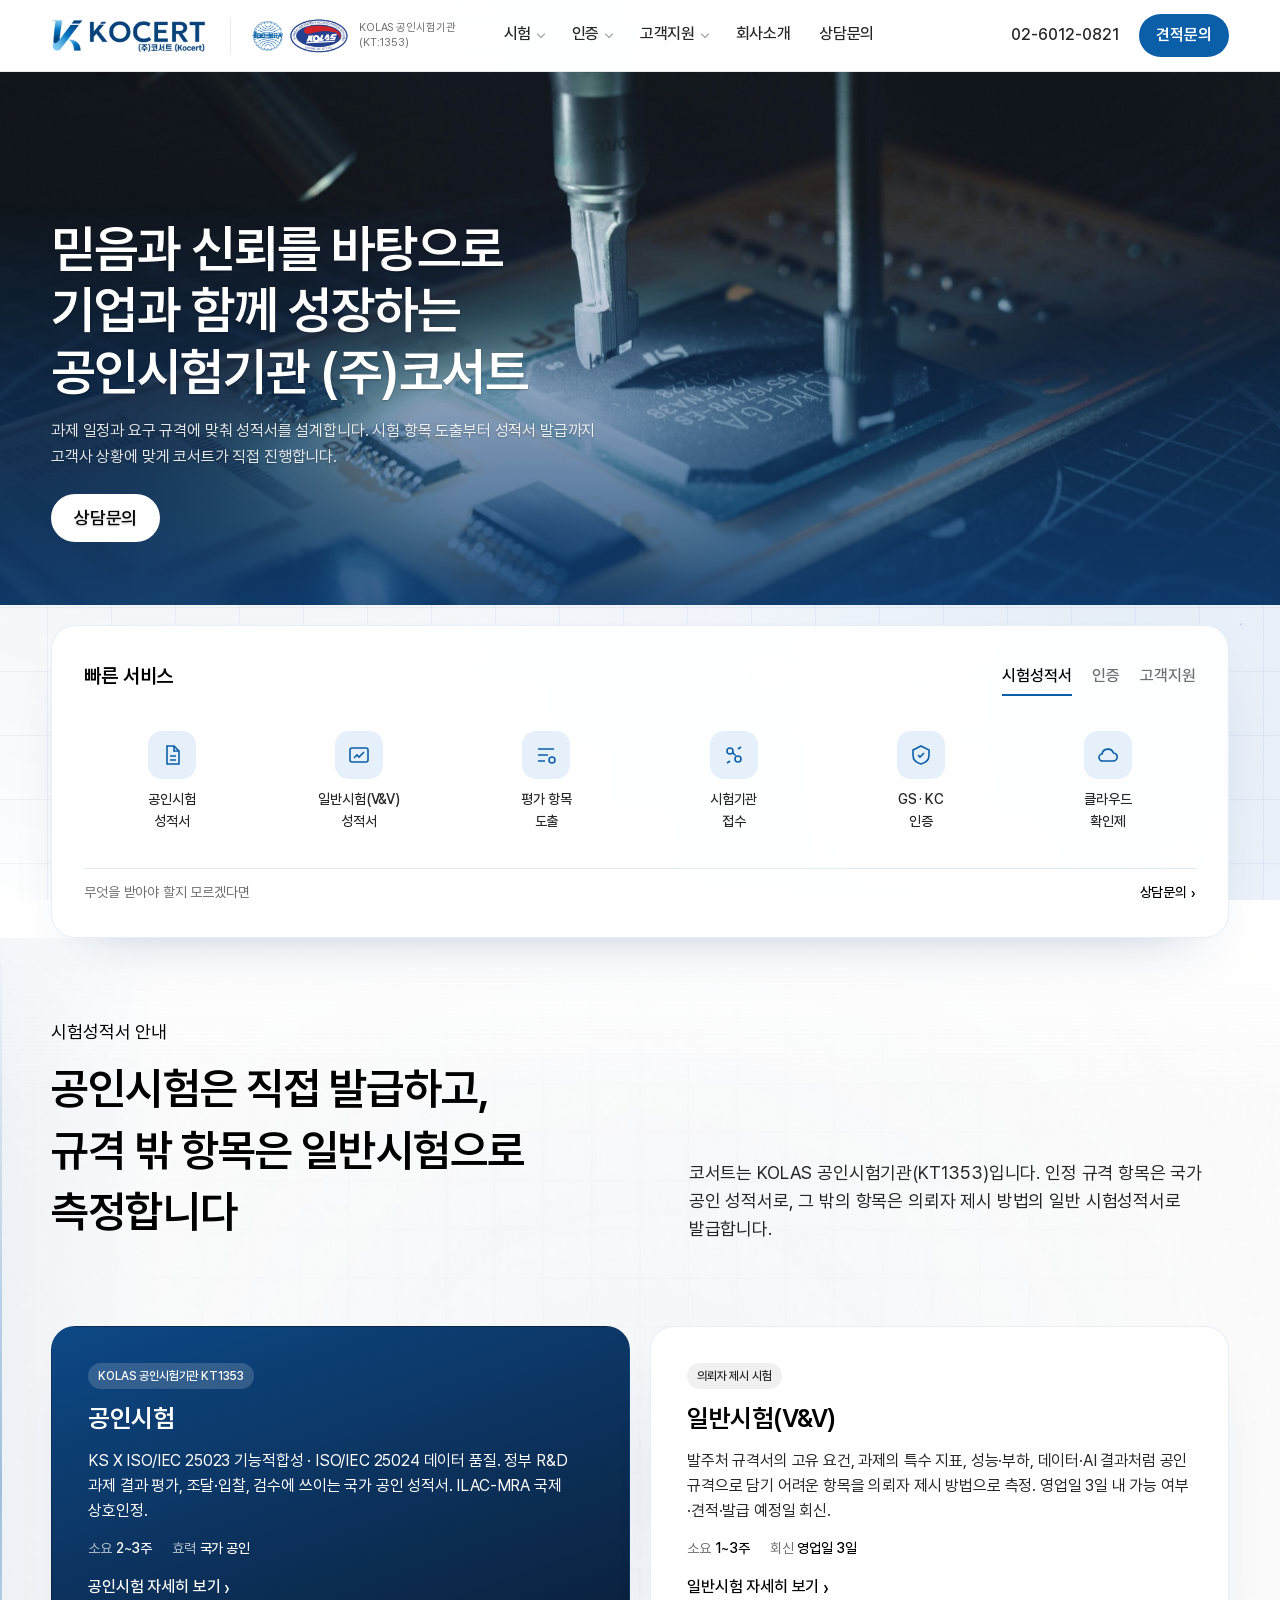
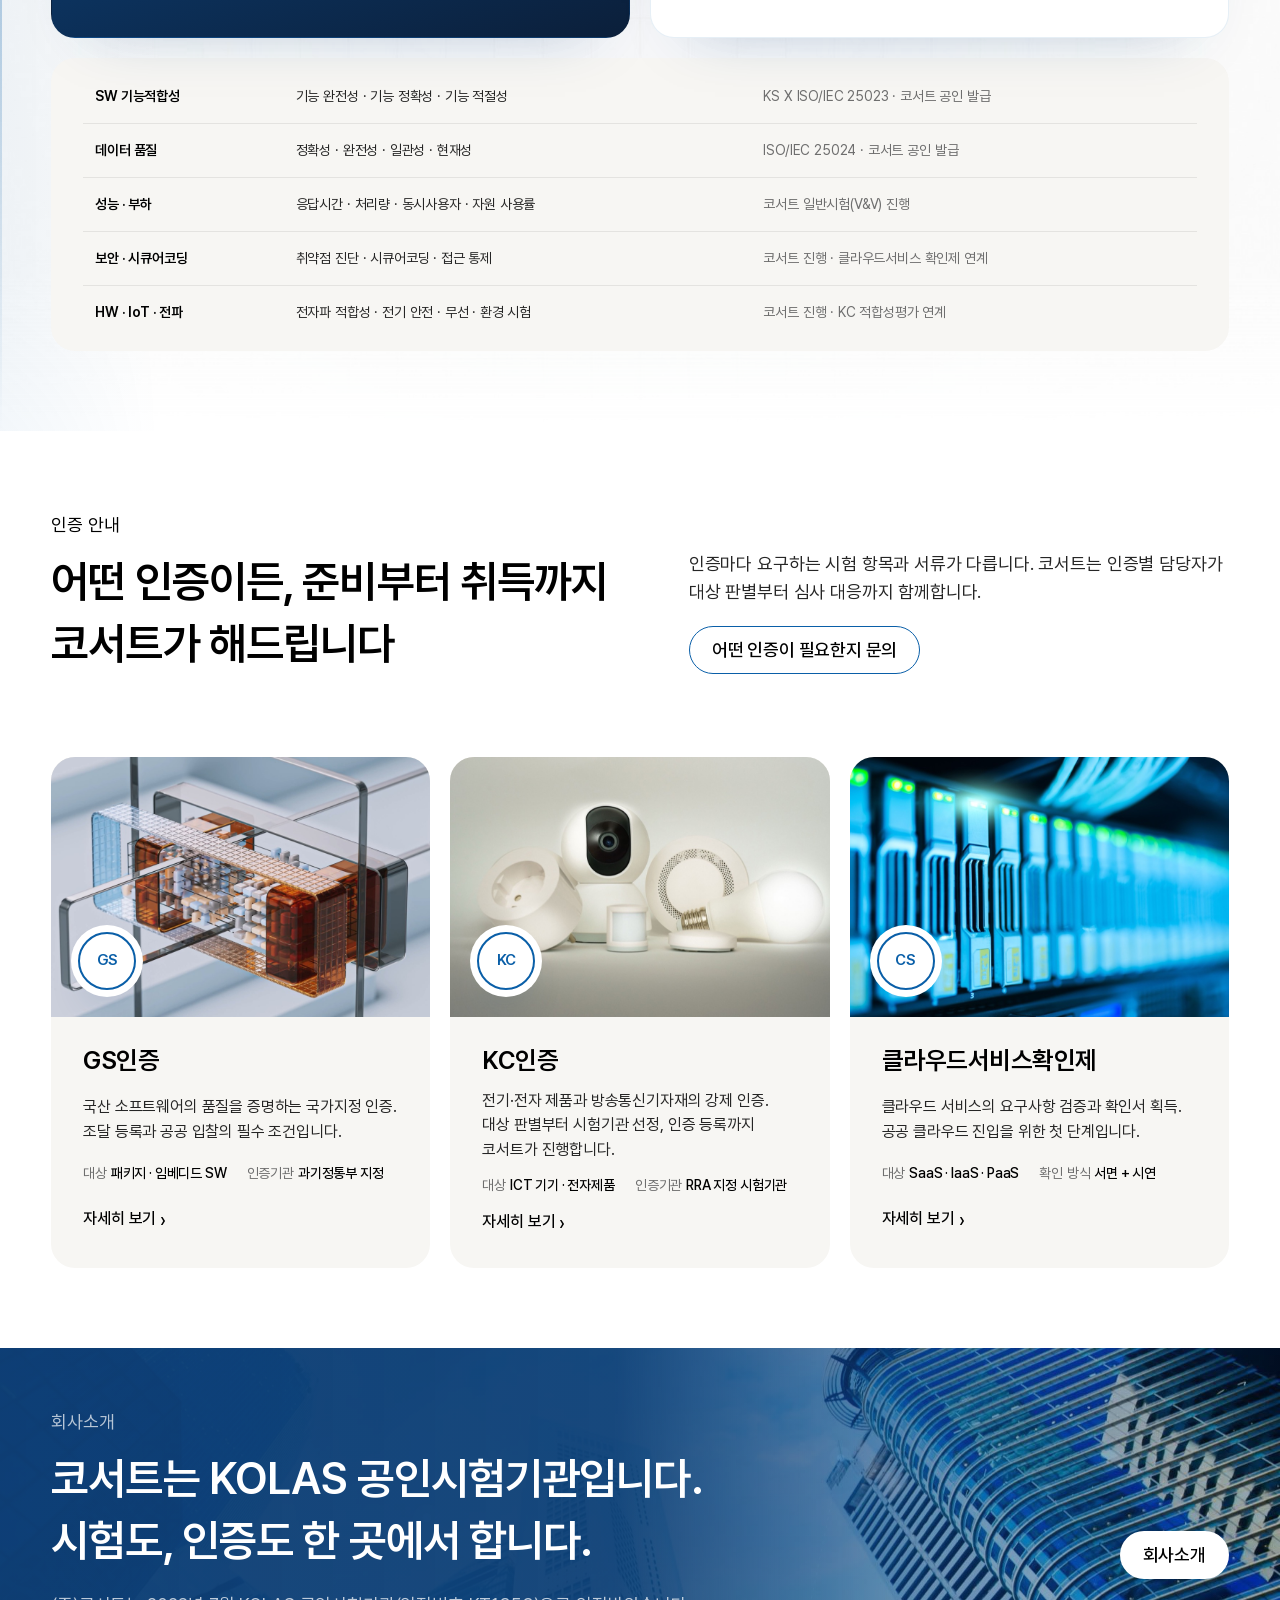
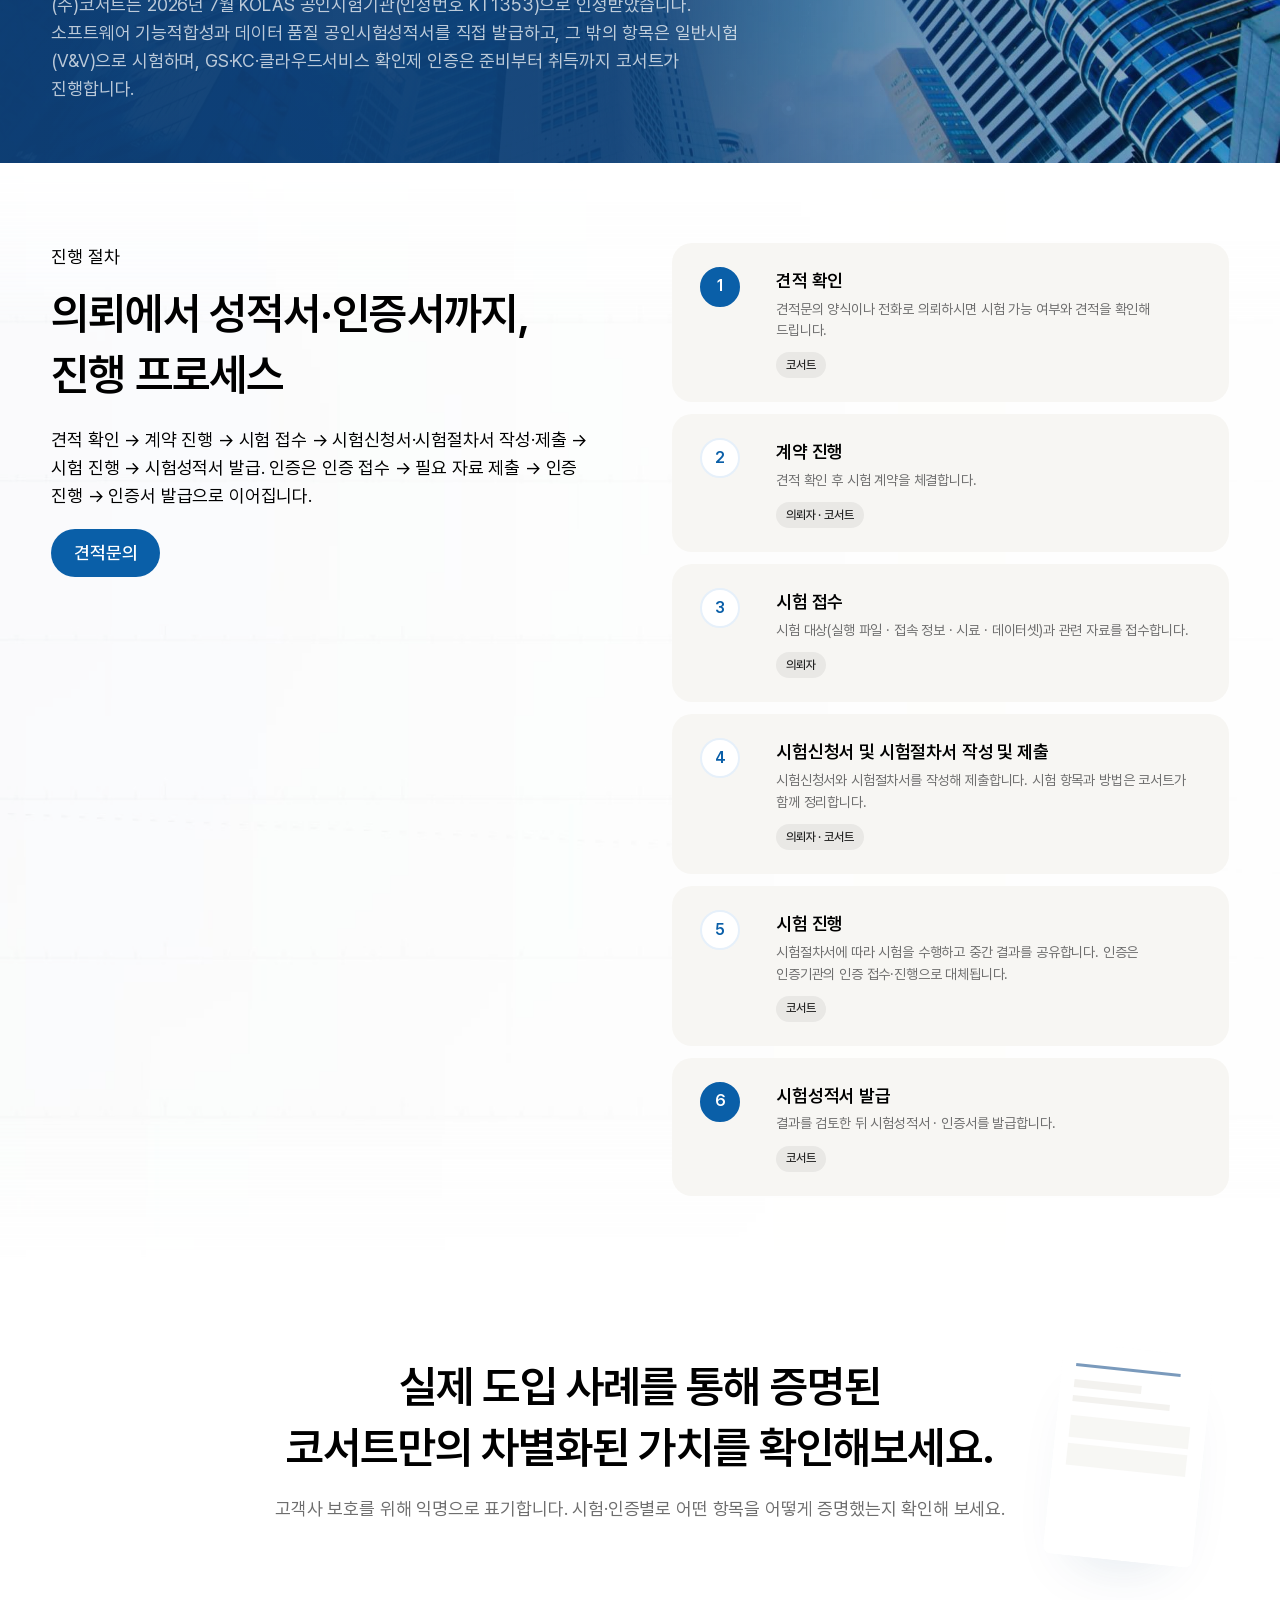
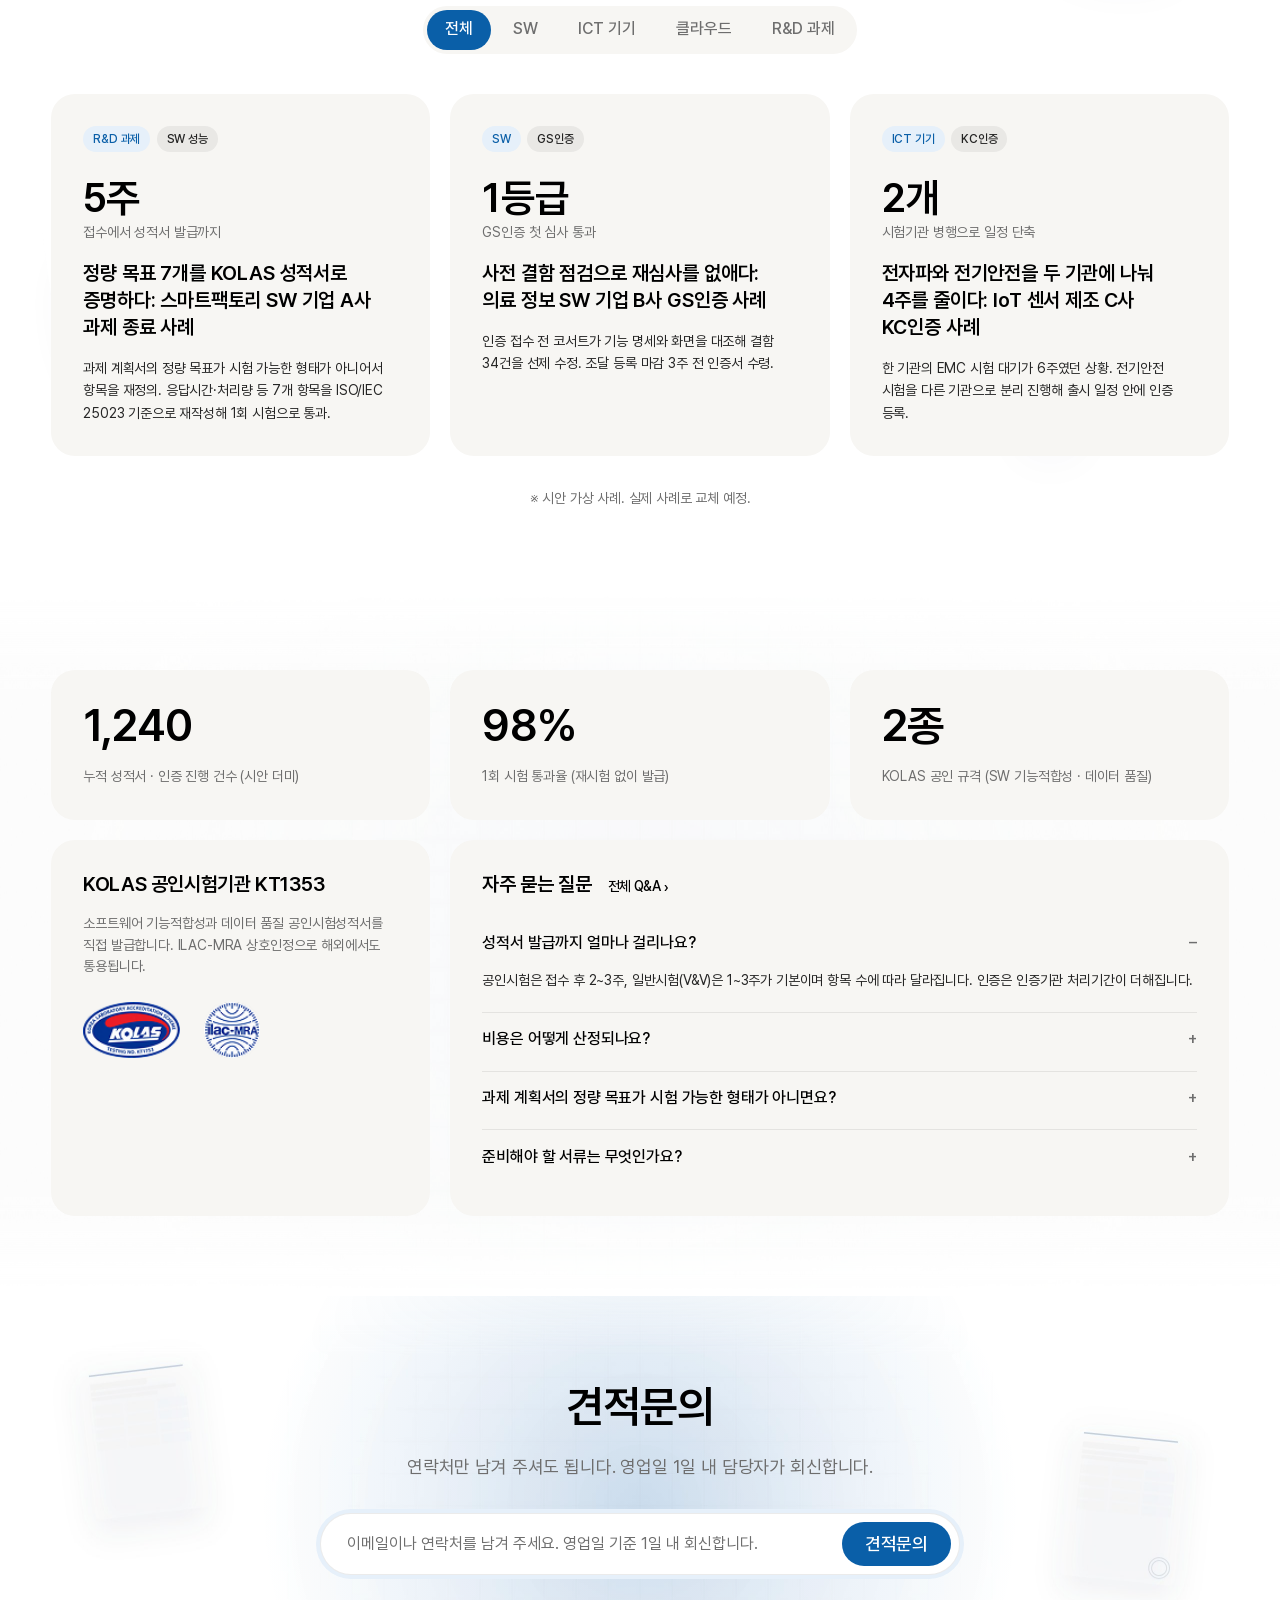
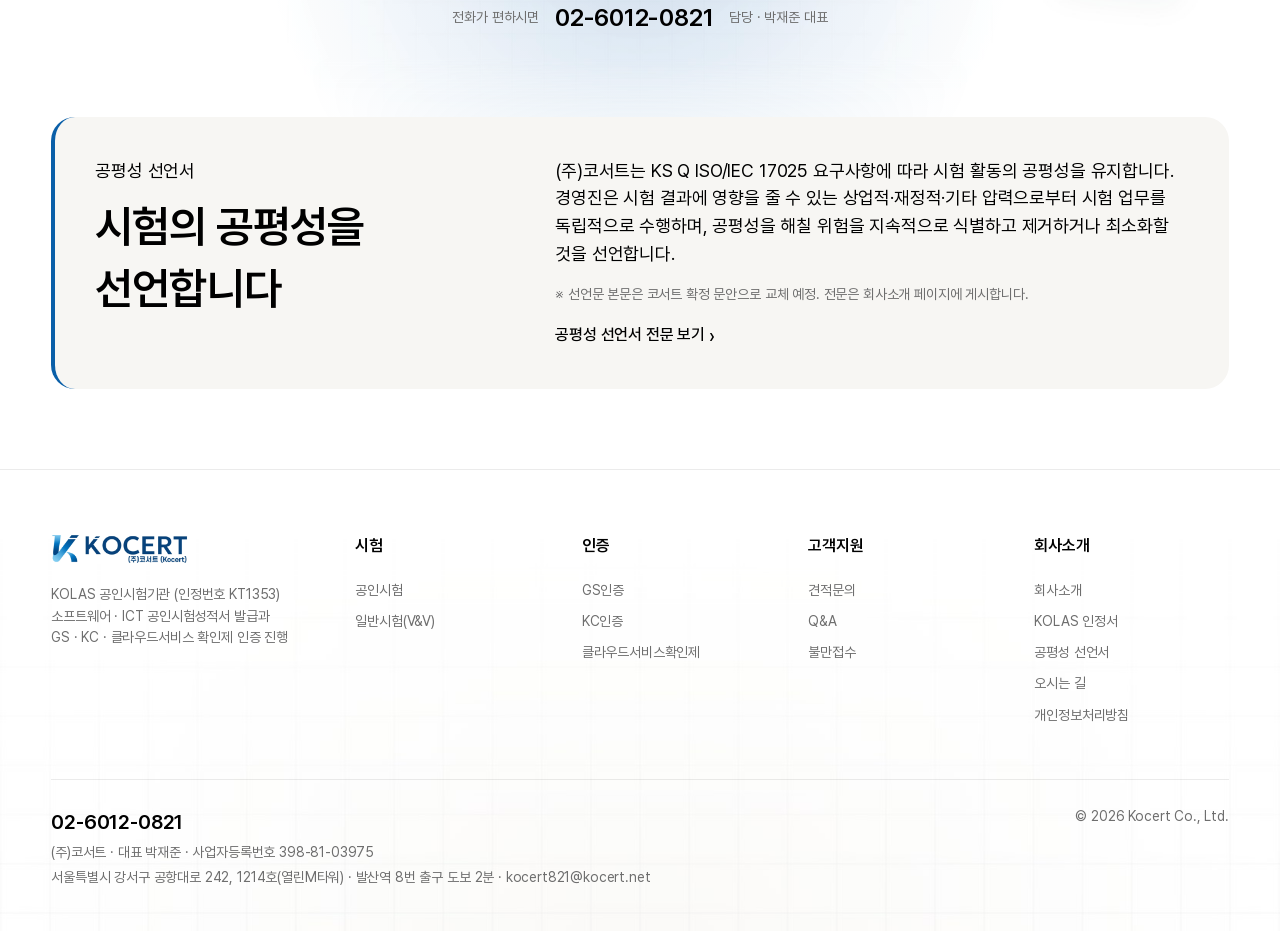
==== commit dd4c8194: "feat: 메인 슬로건 '(주)코서트' 표기로 변경, GS/KC/클라우드 서브 히어로 이미지 개별 교체" ====
--- a/index.html
+++ b/index.html
@@ -3,9 +3,9 @@
 <head>
 <meta charset="utf-8">
 <meta name="viewport" content="width=device-width, initial-scale=1">
-<title>코서트 | 믿음과 신뢰를 바탕으로 기업과 함께 성장하는 공인시험기관 KOCERT</title>
+<title>믿음과 신뢰를 바탕으로 기업과 함께 성장하는 공인시험기관 (주)코서트</title>
 <meta name="description" content="(주)코서트는 KOLAS 공인시험기관(KT1353)입니다. 공인시험·일반시험 성적서 발급과 GS·KC·클라우드서비스 확인제 인증 취득 진행을 한 곳에서.">
-<meta property="og:title" content="코서트 | 믿음과 신뢰를 바탕으로 기업과 함께 성장하는 공인시험기관 KOCERT">
+<meta property="og:title" content="믿음과 신뢰를 바탕으로 기업과 함께 성장하는 공인시험기관 (주)코서트">
 <meta property="og:description" content="KOLAS 공인시험기관 · 공인시험 · 일반시험 · GS · KC · 클라우드서비스 확인제">
 <meta property="og:image" content="media/bg/og_1200x630.png">
 <meta name="twitter:card" content="summary_large_image">
@@ -44,7 +44,7 @@
         <figure class="visual visual--media" aria-label="공인시험성적서와 인증서 예시">
           <div class="visual__slides" aria-hidden="true"><img class="visual__slide is-active" src="media/photo/hero-slide-01_1920x1080.jpg" alt=""><img class="visual__slide" src="media/photo/hero-slide-02_1920x1080.jpg" alt="" loading="lazy"><img class="visual__slide" src="media/photo/hero-slide-03_1920x1080.jpg" alt="" loading="lazy"><img class="visual__slide" src="media/photo/hero-slide-04_1920x1080.jpg" alt="" loading="lazy"><img class="visual__slide" src="media/photo/hero-slide-05_1920x1080.jpg" alt="" loading="lazy"><img class="visual__slide" src="media/photo/hero-slide-06_1920x1080.jpg" alt="" loading="lazy"></div>
           <div class="visual__note">
-            <h1 class="h1 visual__title" id="hero-heading">믿음과 신뢰를 바탕으로<br>기업과 함께 성장하는<br>공인시험기관 KOCERT</h1>
+            <h1 class="h1 visual__title" id="hero-heading">믿음과 신뢰를 바탕으로<br>기업과 함께 성장하는<br>공인시험기관 (주)코서트</h1>
             <p class="visual__sub">과제 일정과 요구 규격에 맞춰 성적서를 설계합니다. 시험 항목 도출부터 성적서 발급까지 <br>고객사 상황에 맞게 코서트가 직접 진행합니다.</p><a class="btn btn--light visual__cta" href="contact.html">상담문의</a>
           </div>
         </figure>
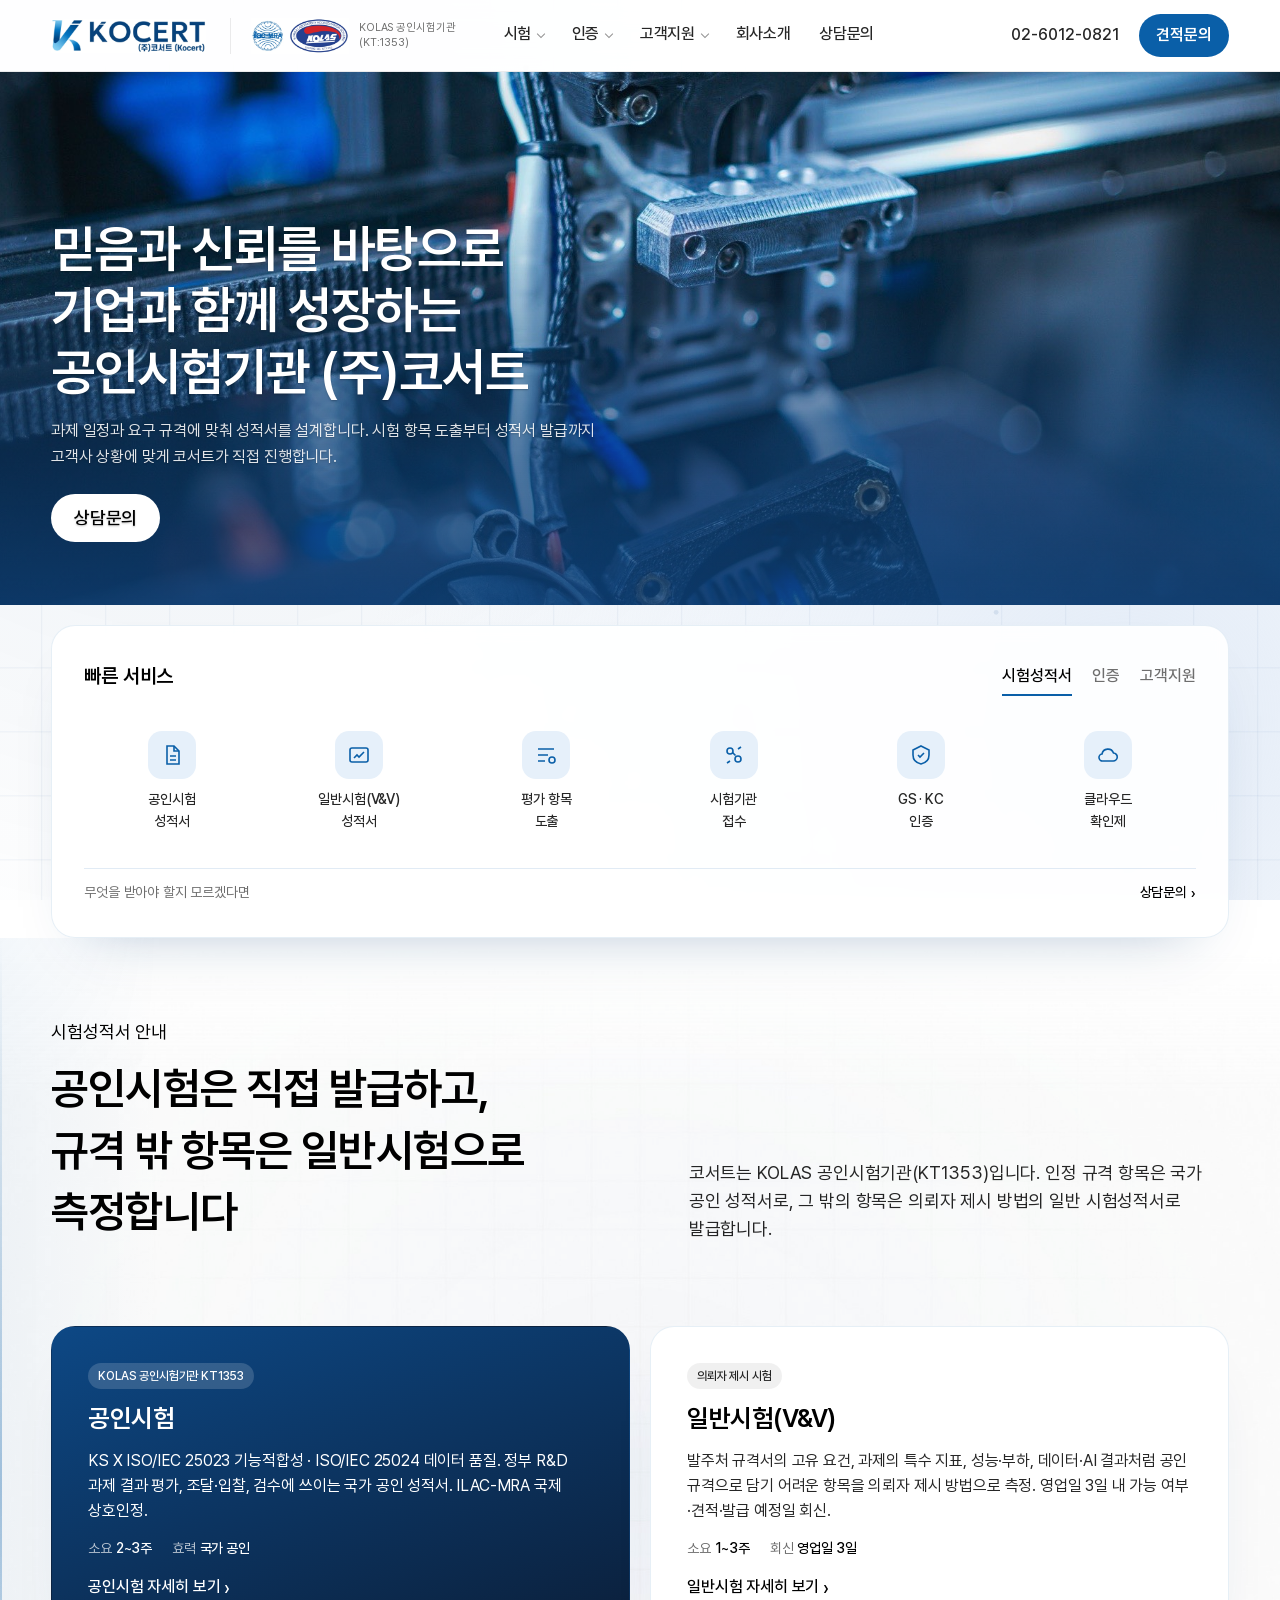
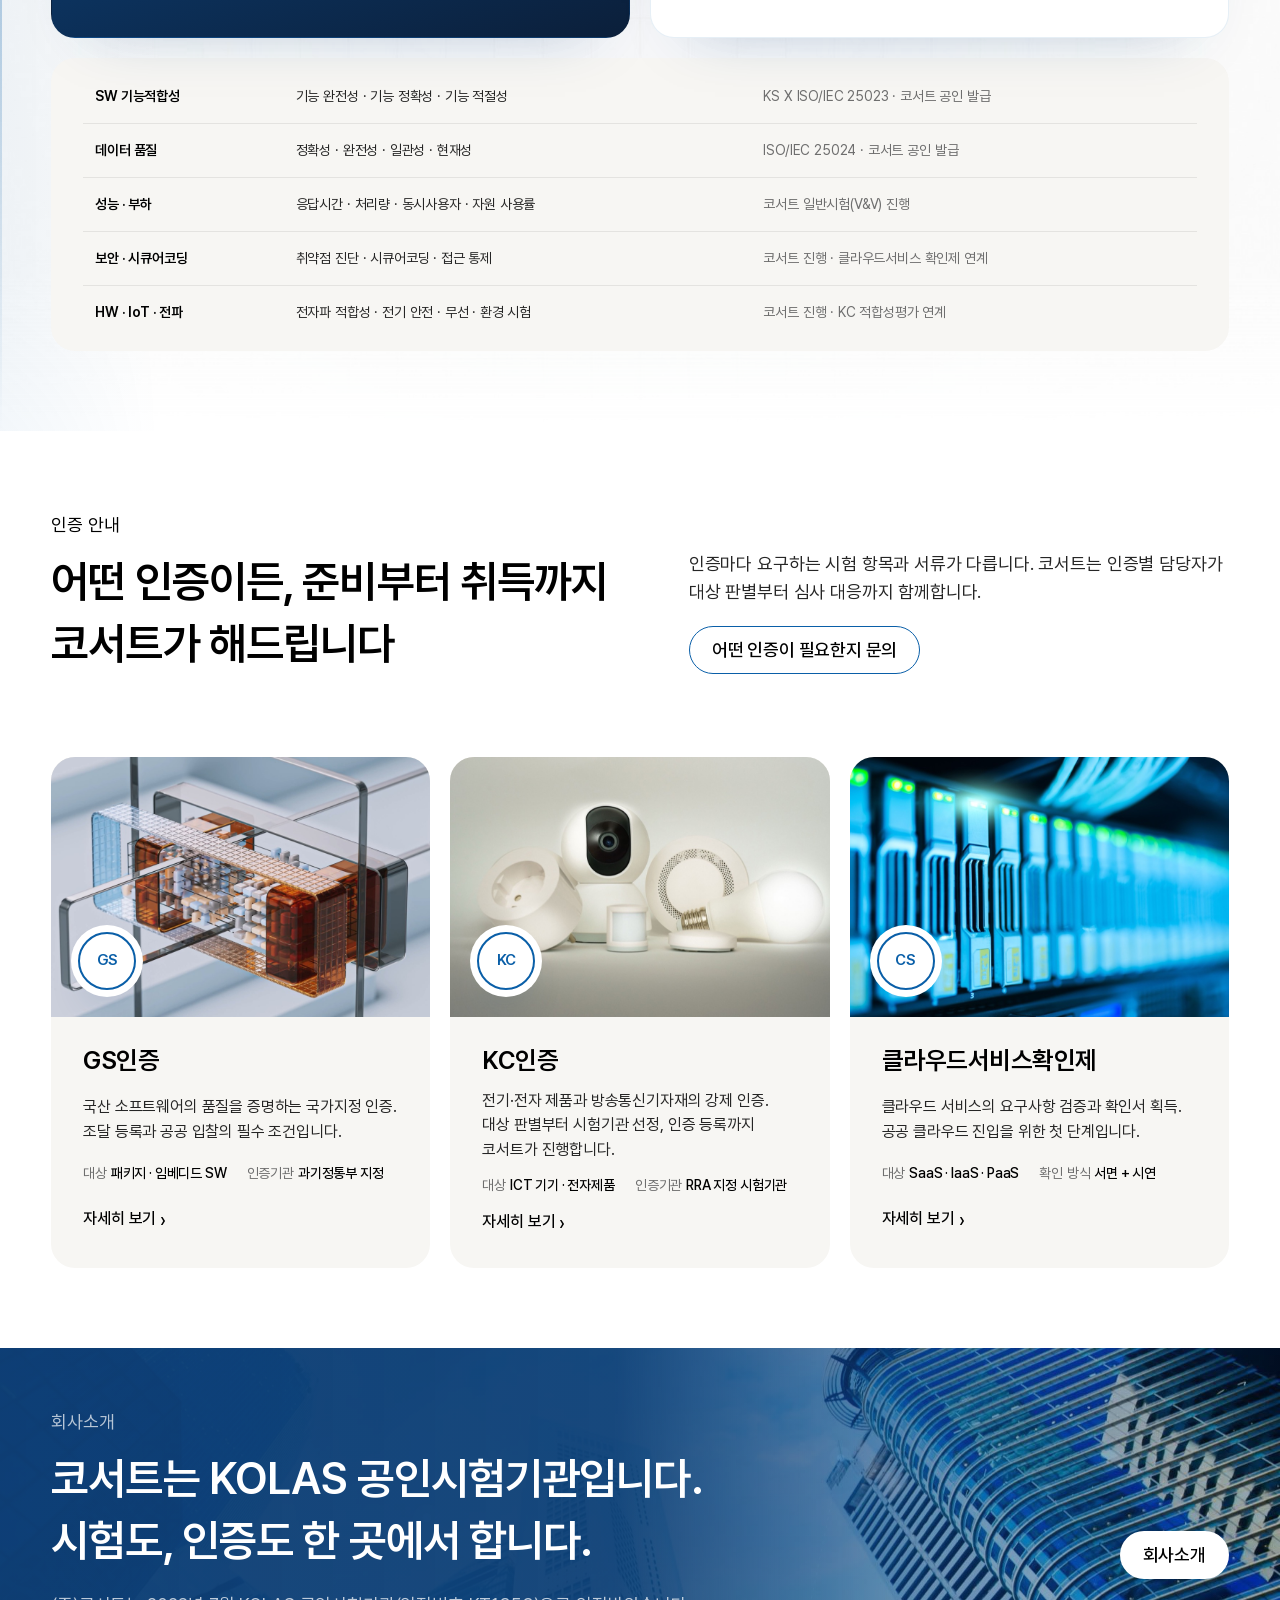
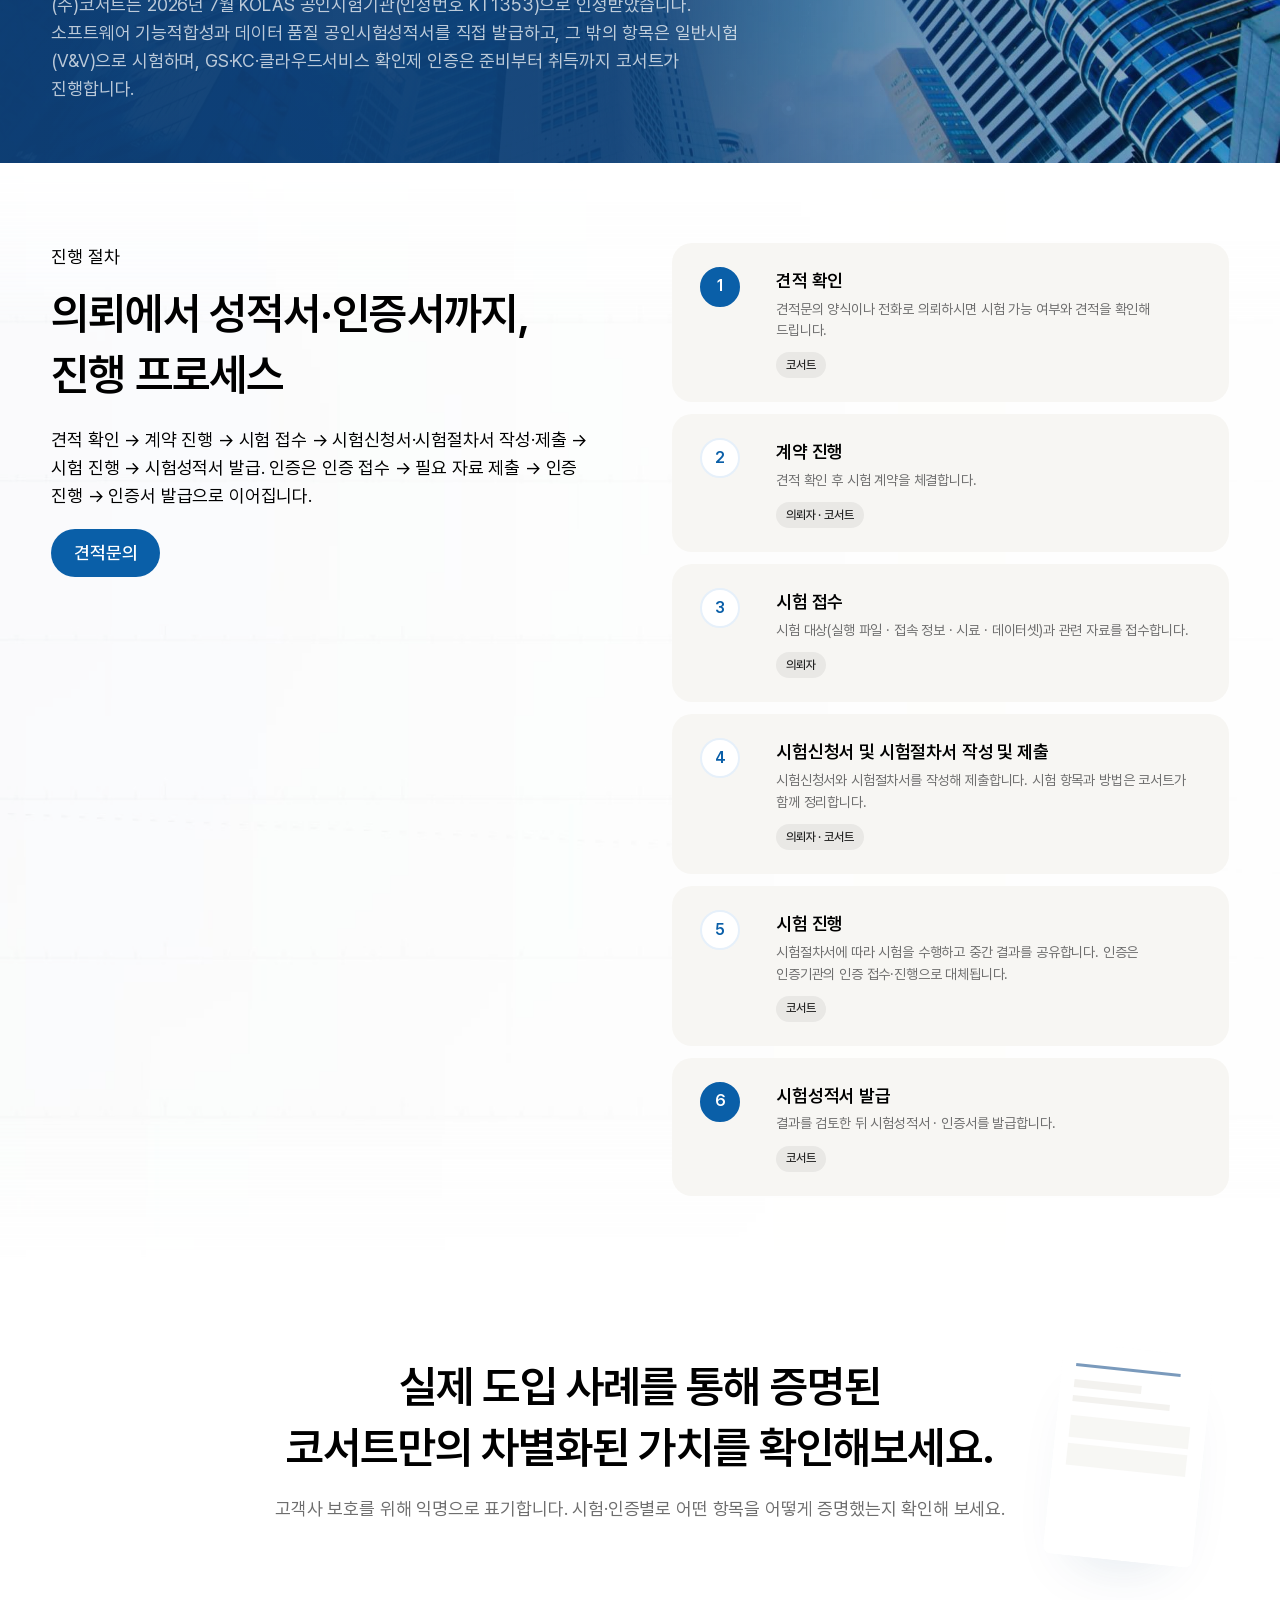
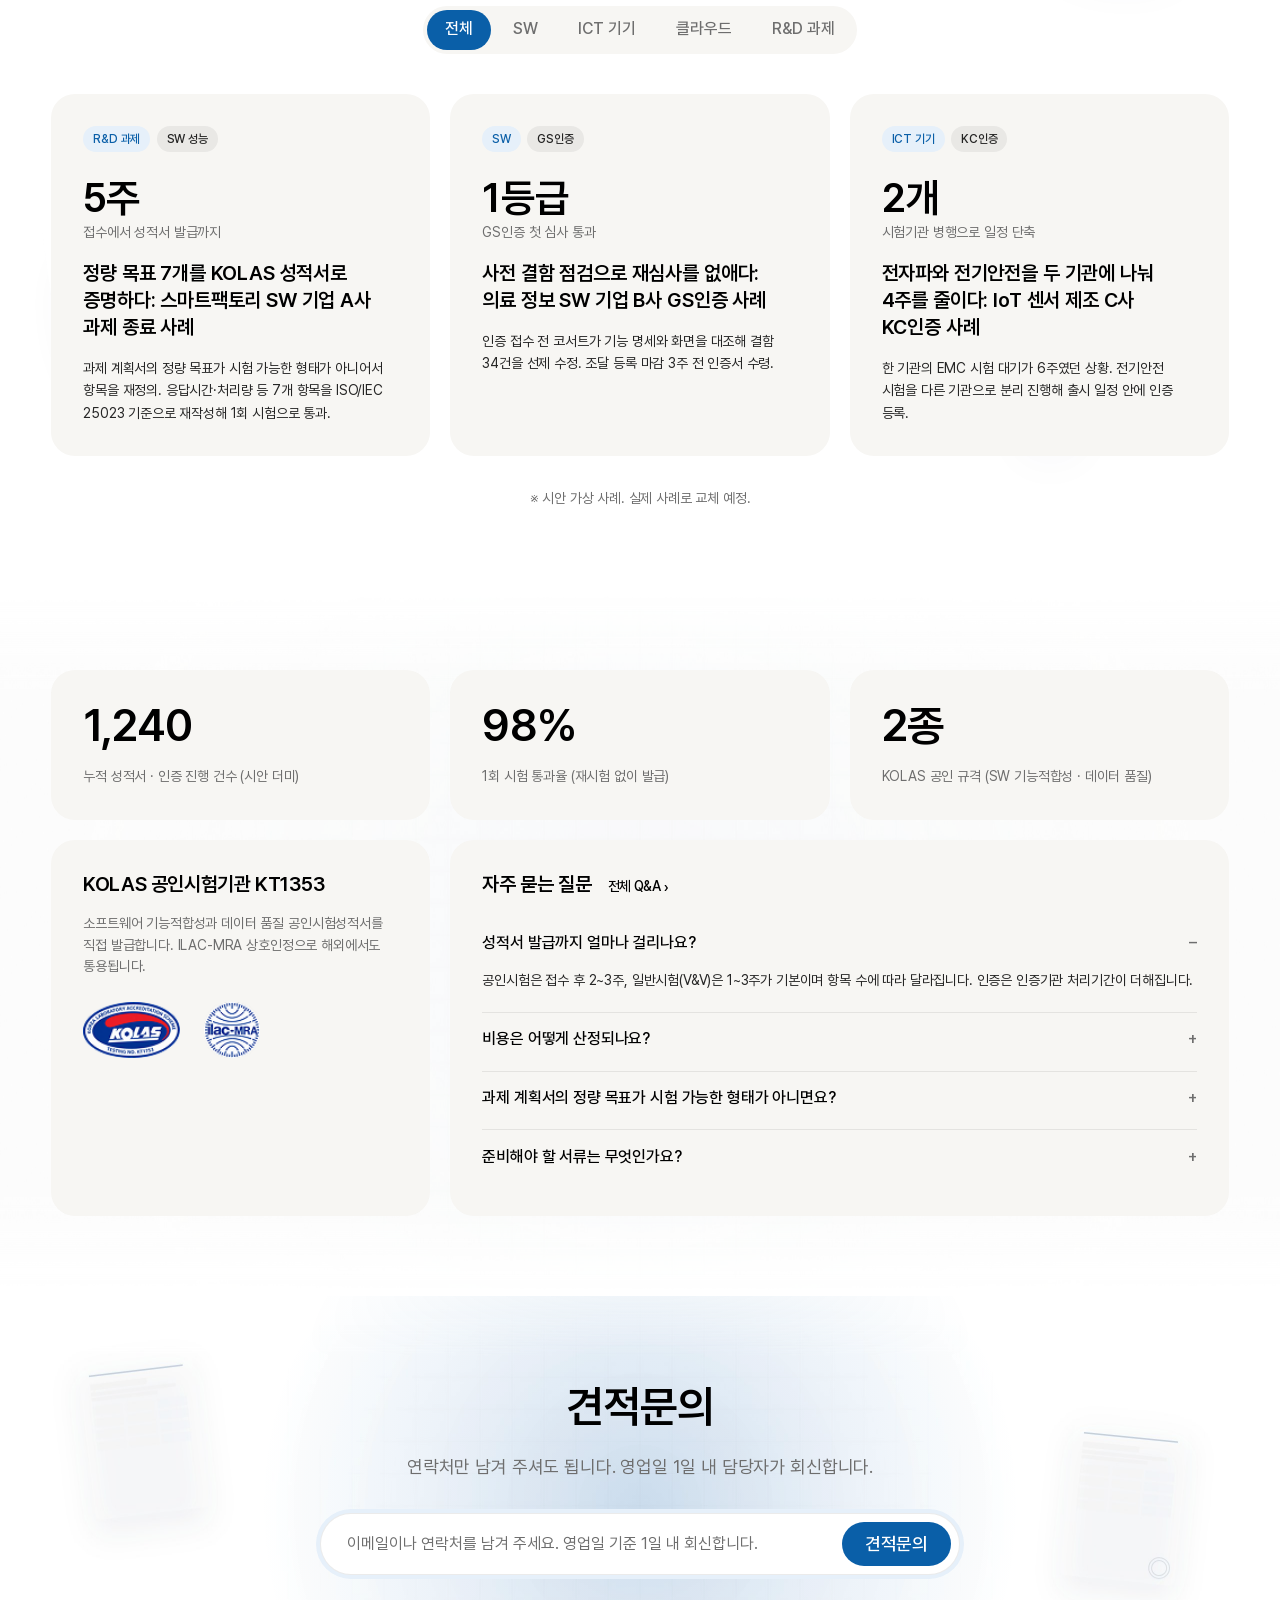
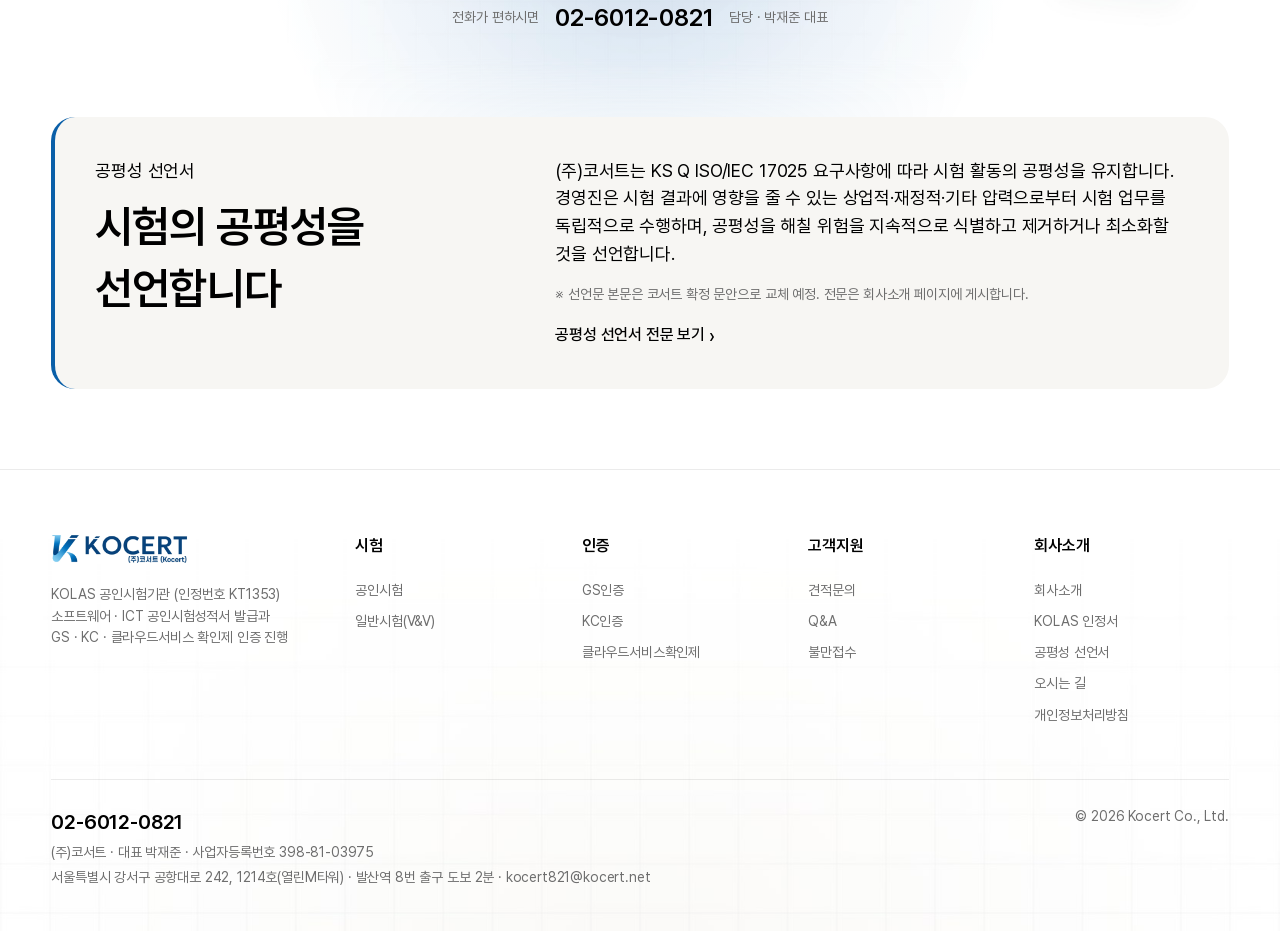
==== commit 8b3853e7: "fix: 고객지원 메뉴를 contact.html?type=quote 로 분리해 상담문의와 활성 표시 구분" ====
--- a/index.html
+++ b/index.html
@@ -21,7 +21,7 @@
     <nav class="nav" aria-label="주 메뉴">
       <div class="nav__item has-sub"><a href="test-accredited.html" aria-haspopup="true">시험</a><div class="nav__sub"><a href="test-accredited.html">공인시험</a><a href="test-general.html">일반시험(V&amp;V)</a></div></div>
       <div class="nav__item has-sub"><a href="gs.html" aria-haspopup="true">인증</a><div class="nav__sub"><a href="gs.html">GS인증</a><a href="kc.html">KC인증</a><a href="cloud.html">클라우드서비스확인제</a></div></div>
-      <div class="nav__item has-sub"><a href="contact.html" aria-haspopup="true">고객지원</a><div class="nav__sub"><a href="contact.html">견적문의</a><a href="faq.html">Q&amp;A</a><a href="contact.html?type=complaint">불만접수</a></div></div>
+      <div class="nav__item has-sub"><a href="contact.html?type=quote" aria-haspopup="true">고객지원</a><div class="nav__sub"><a href="contact.html?type=quote">견적문의</a><a href="faq.html">Q&amp;A</a><a href="contact.html?type=complaint">불만접수</a></div></div>
       <a href="company.html">회사소개</a>
       <a href="contact.html">상담문의</a>
     </nav>
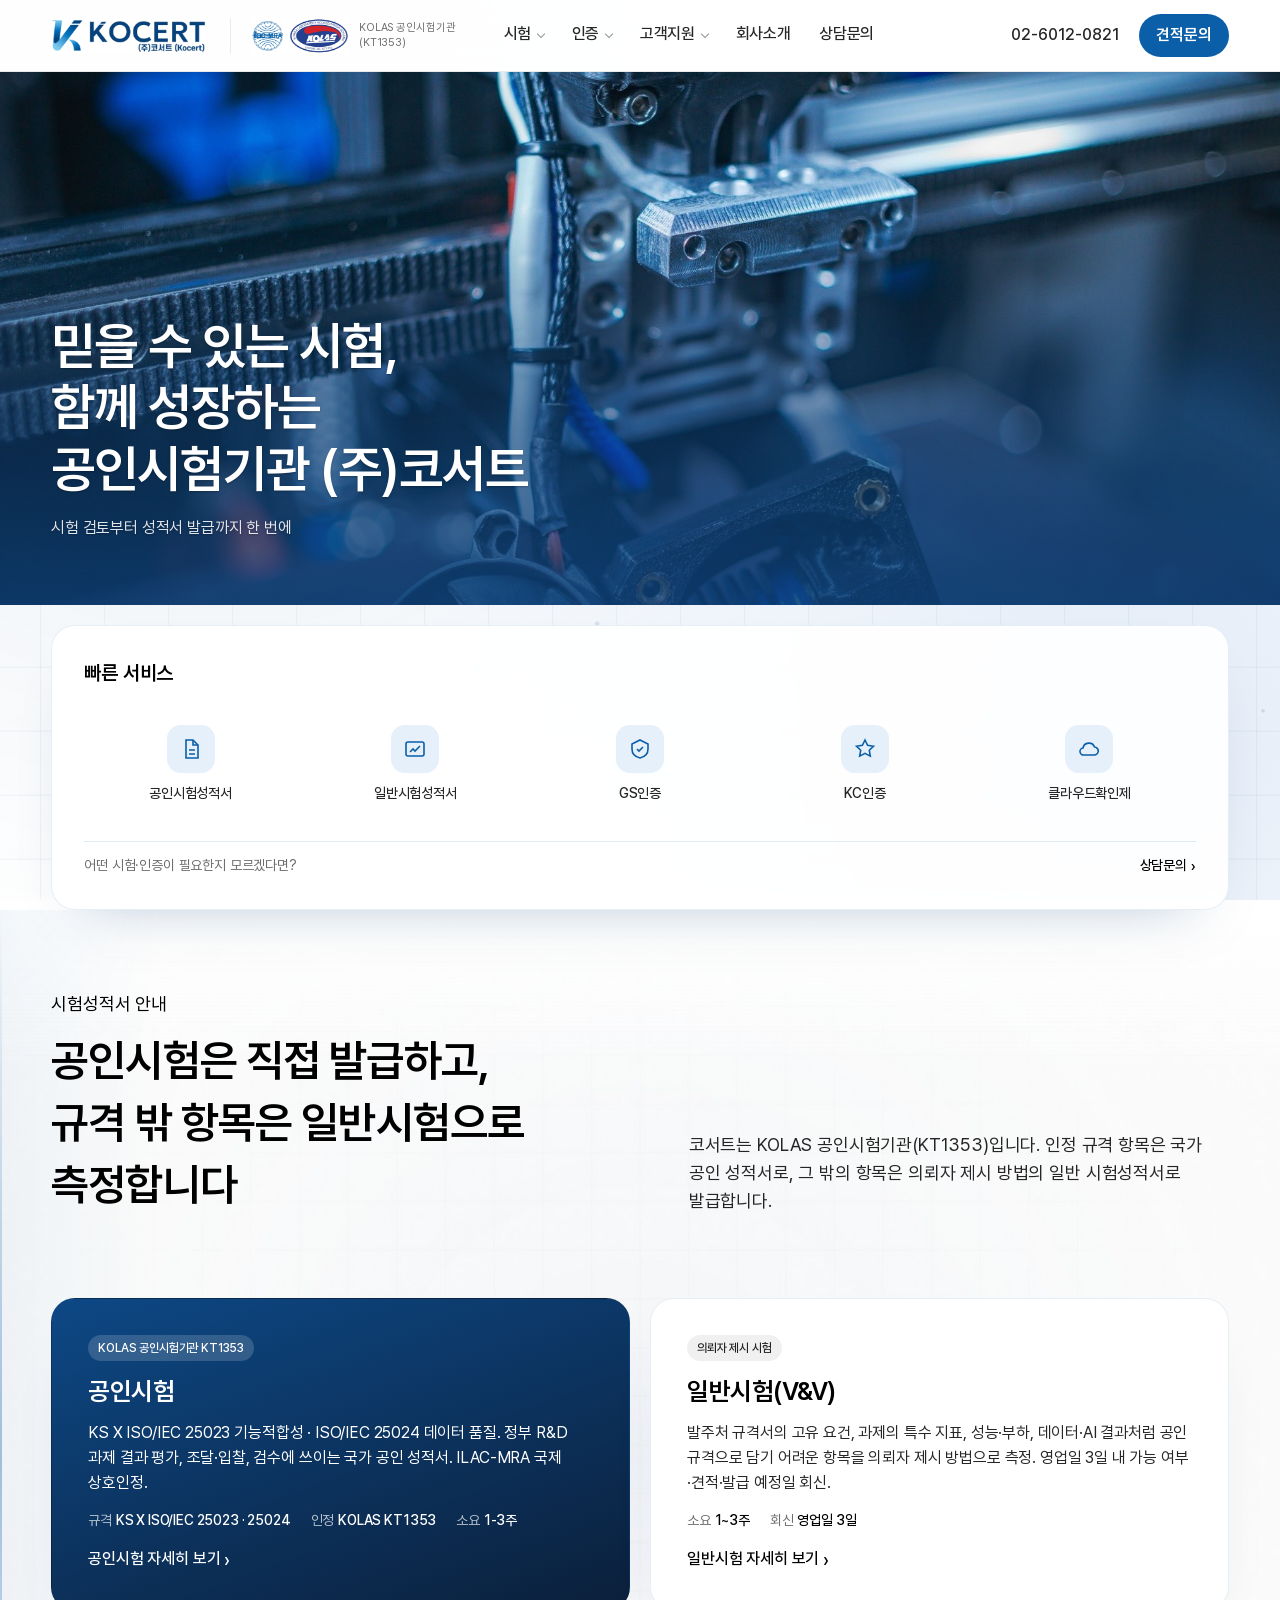
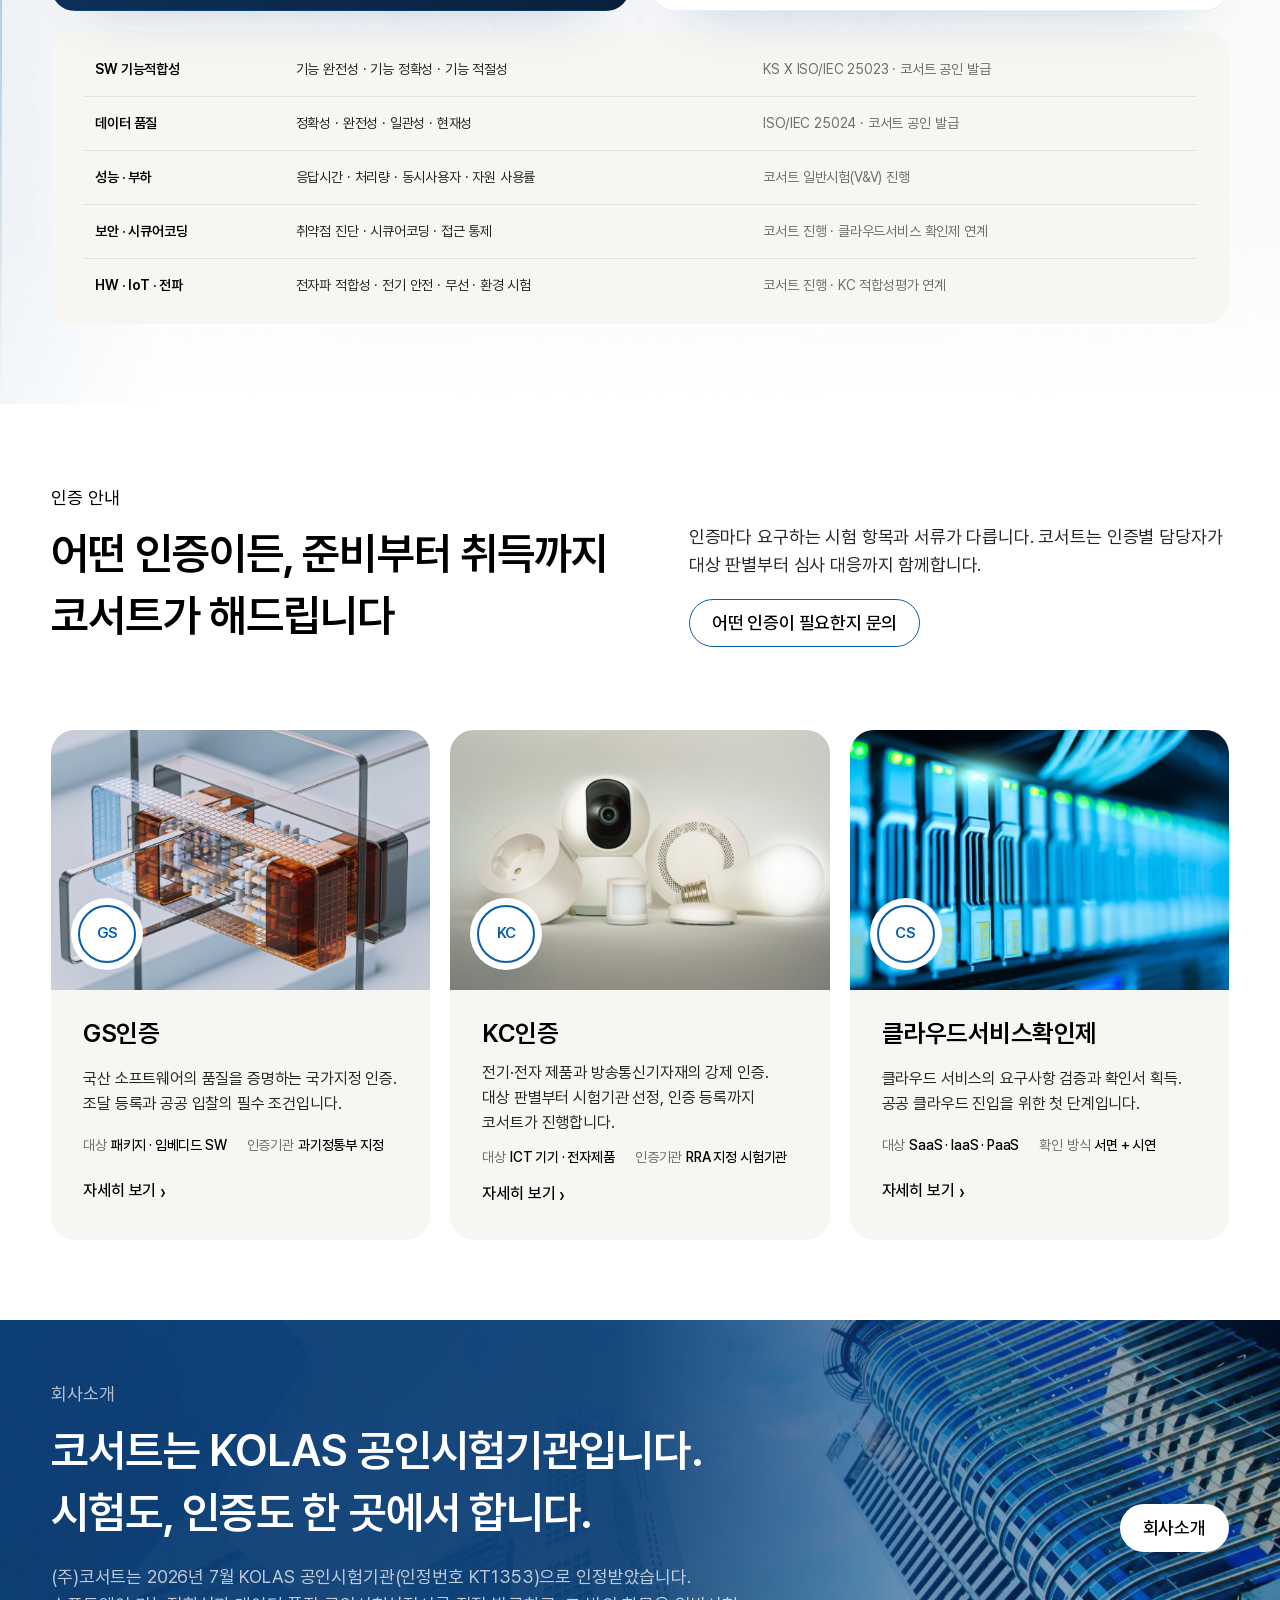
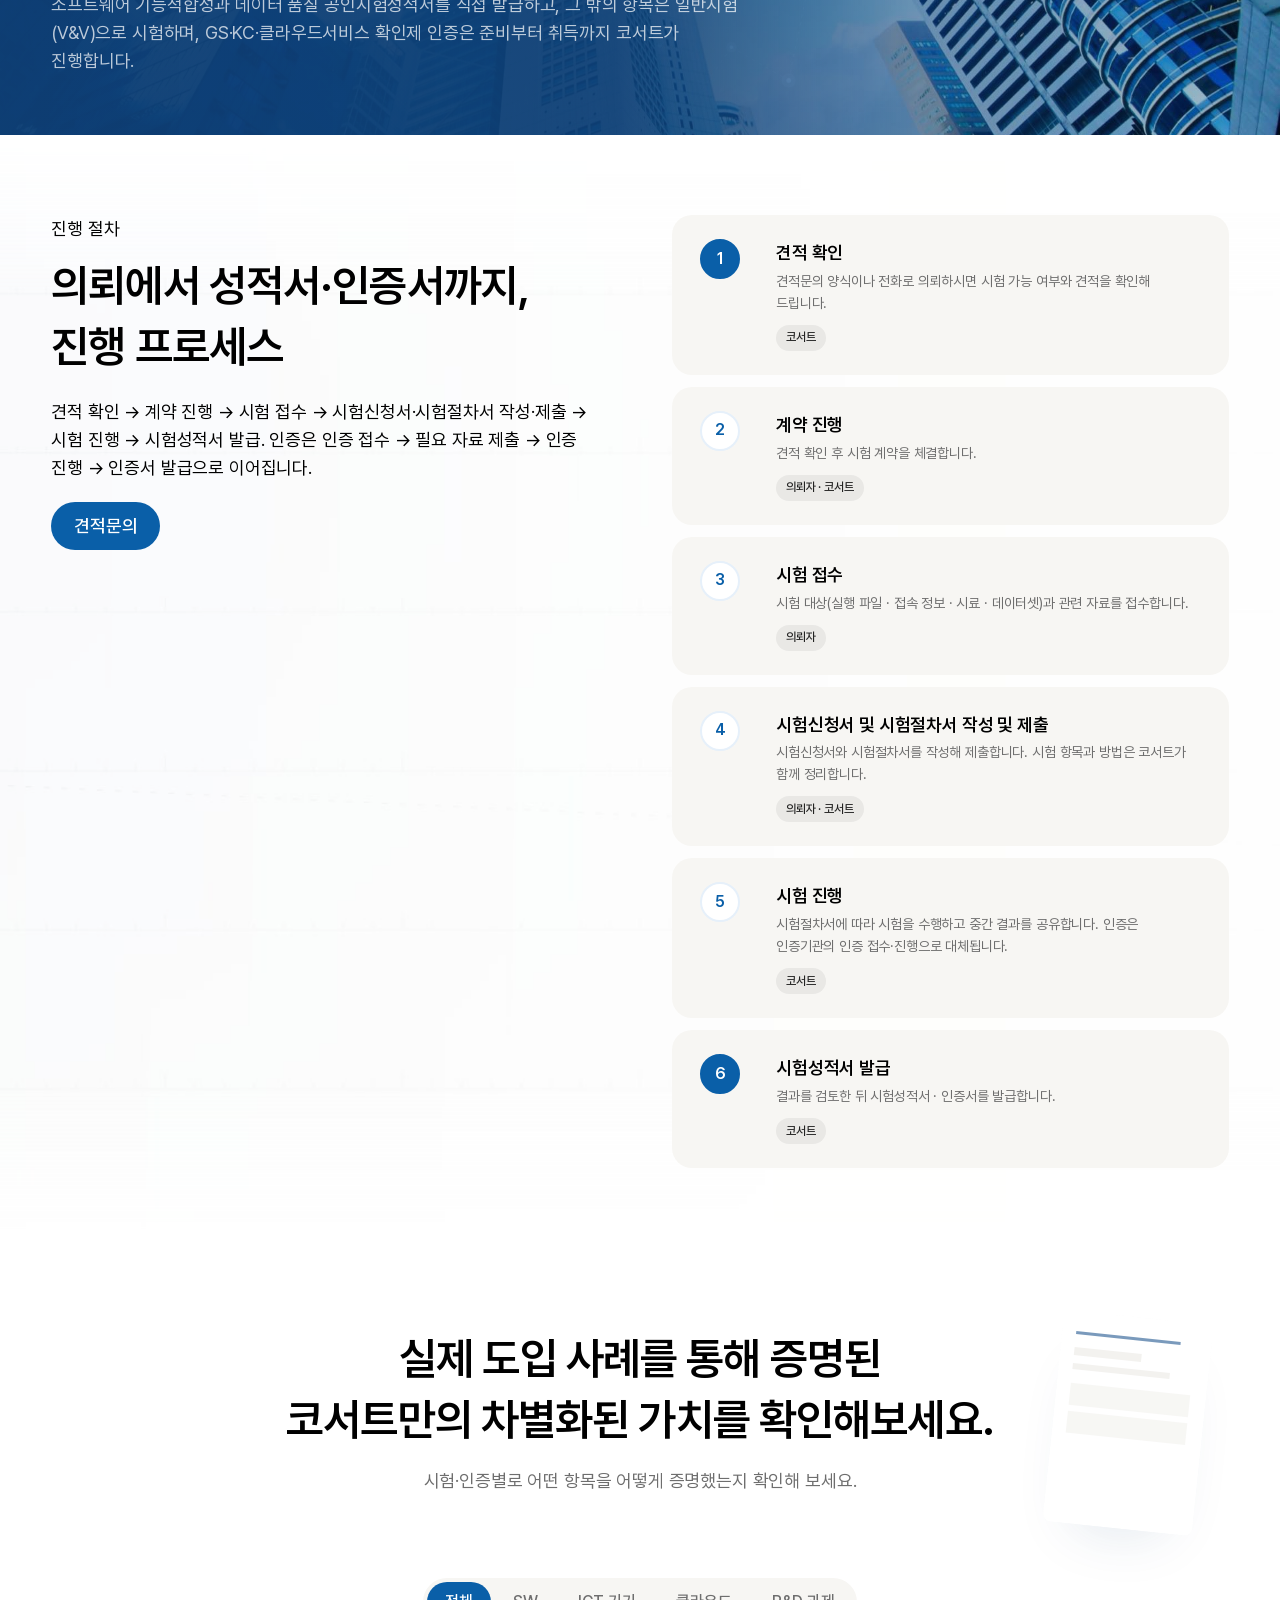
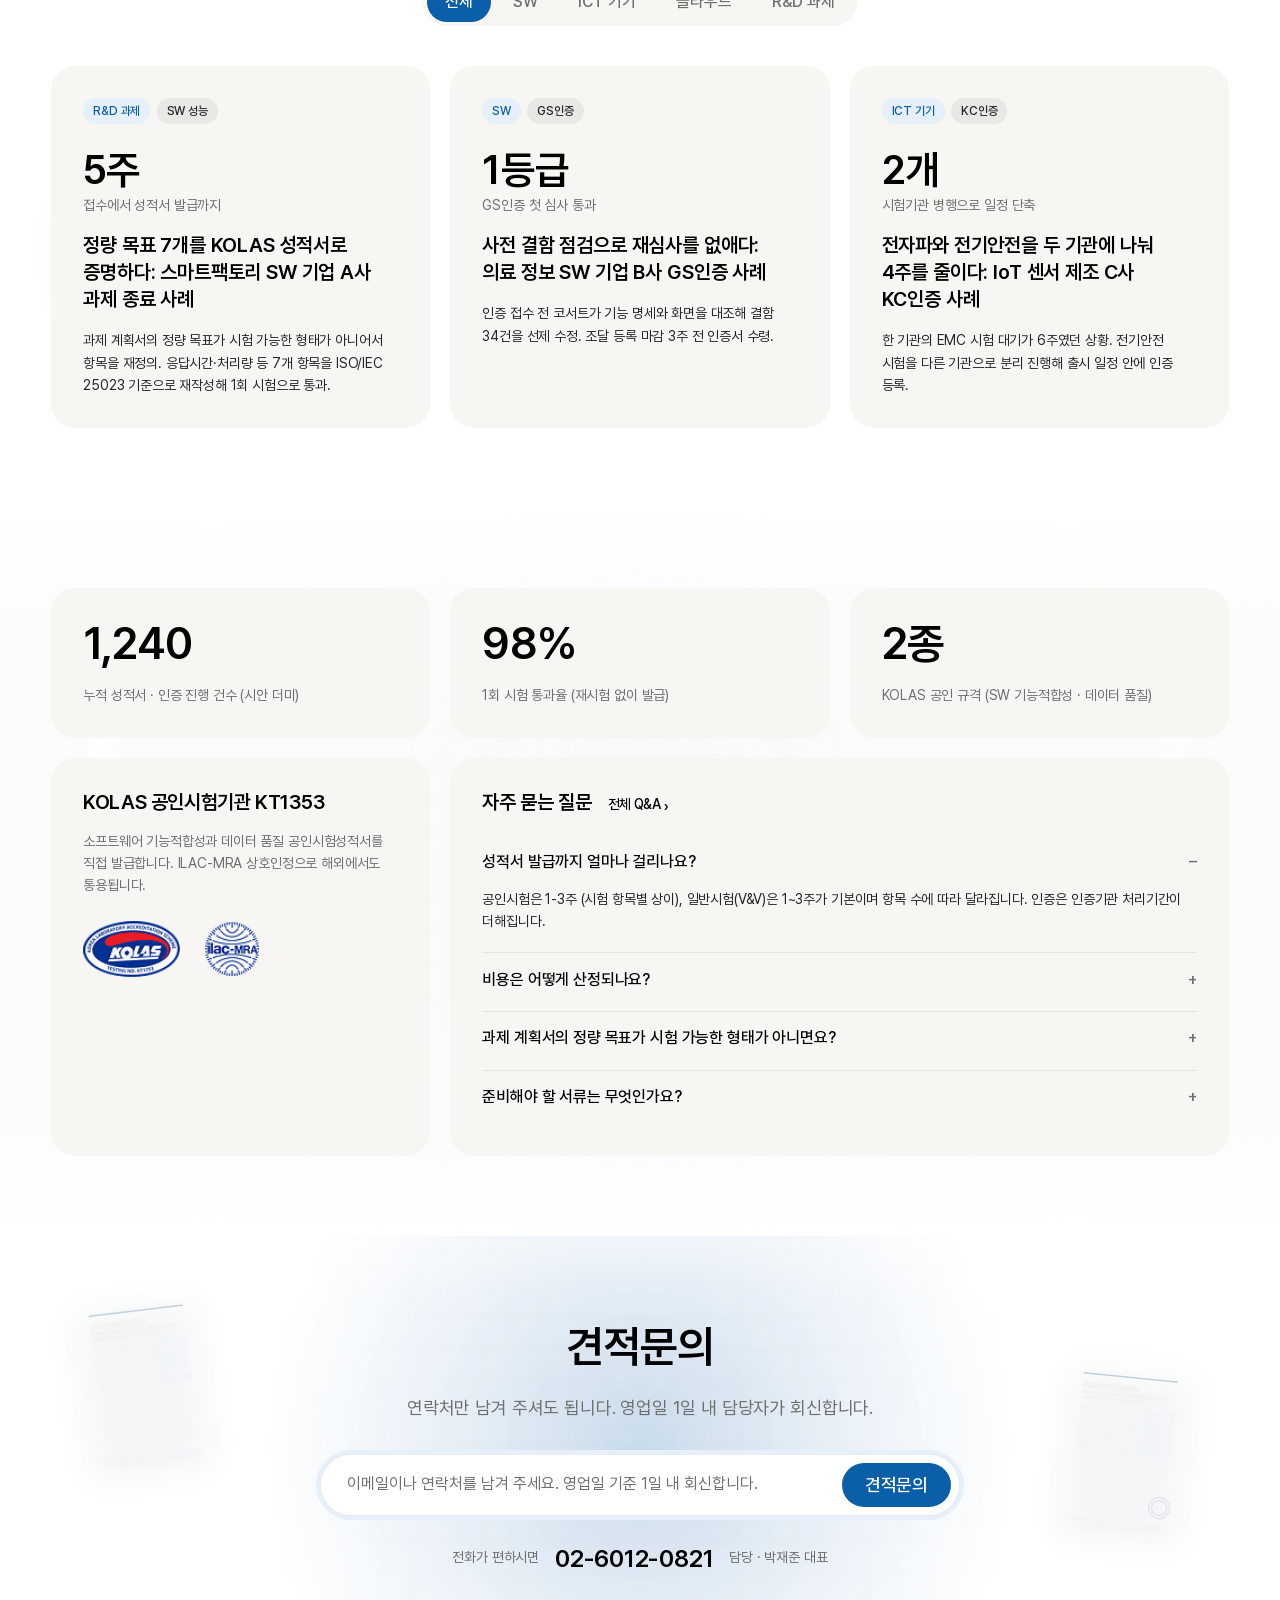
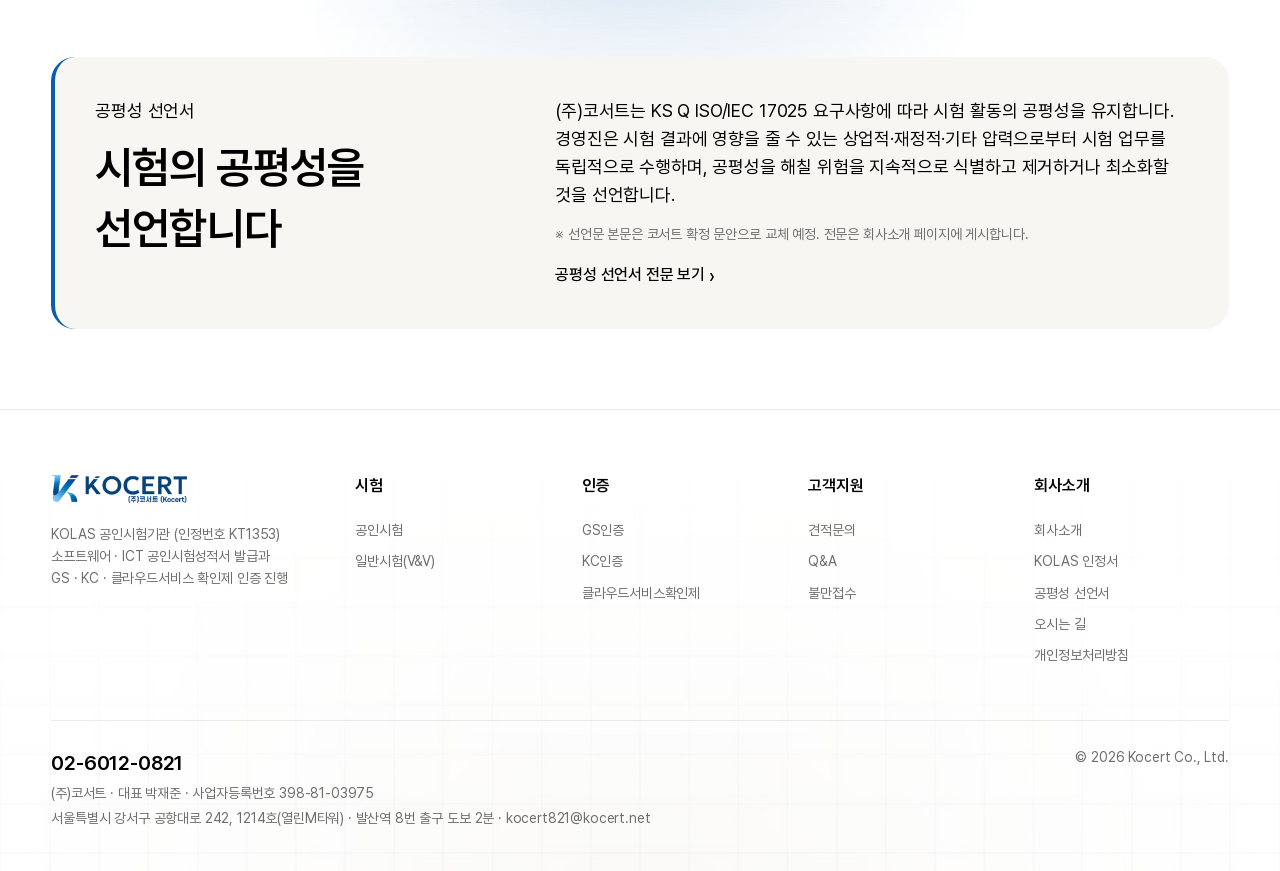
==== commit f155ede7: "feat: 수정요청목록 v13 반영 — 메인 카피·빠른 서비스 5개·카테고리 공통 삭제·FAQ 통합·불만접수 폼·클라우드 섹션 정리 - 전역: KT1353 표기 통일, 담당자 프로" ====
--- a/index.html
+++ b/index.html
@@ -10,14 +10,14 @@
 <meta property="og:image" content="media/bg/og_1200x630.png">
 <meta name="twitter:card" content="summary_large_image">
 <link rel="preload" href="assets/fonts/Pretendard-SemiBold.woff2" as="font" type="font/woff2" crossorigin>
-<link rel="stylesheet" href="styles.css?v=20261020g">
+<link rel="stylesheet" href="styles.css?v=20261101">
 </head>
 <body class="has-ambient">
 <canvas class="ambient" aria-hidden="true"></canvas>
 
 <header class="header">
   <div class="container header__inner">
-    <a class="header__logo" href="index.html" aria-label="코서트 메인"><img src="media/brand/kocert-logo_465x102.png" alt="KOCERT (주)코서트" width="155" height="34"></a><div class="header__kolas"><img src="media/brand/kolas-ilac-marks_328x120.png" alt="ILAC-MRA · KOLAS" width="98" height="36"><span>KOLAS 공인시험기관<br>(KT:1353)</span></div>
+    <a class="header__logo" href="index.html" aria-label="코서트 메인"><img src="media/brand/kocert-logo_465x102.png" alt="KOCERT (주)코서트" width="155" height="34"></a><div class="header__kolas"><img src="media/brand/kolas-ilac-marks_328x120.png" alt="ILAC-MRA · KOLAS" width="98" height="36"><span>KOLAS 공인시험기관<br>(KT1353)</span></div>
     <nav class="nav" aria-label="주 메뉴">
       <div class="nav__item has-sub"><a href="test-accredited.html" aria-haspopup="true">시험</a><div class="nav__sub"><a href="test-accredited.html">공인시험</a><a href="test-general.html">일반시험(V&amp;V)</a></div></div>
       <div class="nav__item has-sub"><a href="gs.html" aria-haspopup="true">인증</a><div class="nav__sub"><a href="gs.html">GS인증</a><a href="kc.html">KC인증</a><a href="cloud.html">클라우드서비스확인제</a></div></div>
@@ -44,27 +44,21 @@
         <figure class="visual visual--media" aria-label="공인시험성적서와 인증서 예시">
           <div class="visual__slides" aria-hidden="true"><img class="visual__slide is-active" src="media/photo/hero-slide-01_1920x1080.jpg" alt=""><img class="visual__slide" src="media/photo/hero-slide-02_1920x1080.jpg" alt="" loading="lazy"><img class="visual__slide" src="media/photo/hero-slide-03_1920x1080.jpg" alt="" loading="lazy"><img class="visual__slide" src="media/photo/hero-slide-04_1920x1080.jpg" alt="" loading="lazy"><img class="visual__slide" src="media/photo/hero-slide-05_1920x1080.jpg" alt="" loading="lazy"><img class="visual__slide" src="media/photo/hero-slide-06_1920x1080.jpg" alt="" loading="lazy"></div>
           <div class="visual__note">
-            <h1 class="h1 visual__title" id="hero-heading">믿음과 신뢰를 바탕으로<br>기업과 함께 성장하는<br>공인시험기관 (주)코서트</h1>
-            <p class="visual__sub">과제 일정과 요구 규격에 맞춰 성적서를 설계합니다. 시험 항목 도출부터 성적서 발급까지 <br>고객사 상황에 맞게 코서트가 직접 진행합니다.</p><a class="btn btn--light visual__cta" href="contact.html">상담문의</a>
+            <h1 class="h1 visual__title" id="hero-heading">믿을 수 있는 시험,<br>함께 성장하는<br>공인시험기관 (주)코서트</h1>
+            <p class="visual__sub">시험 검토부터 성적서 발급까지 한 번에</p>
           </div>
         </figure>
 
         <aside class="quick" aria-labelledby="quick-title">
           <h2 class="quick__title" id="quick-title">빠른 서비스</h2>
-          <div class="quick__tabs" role="tablist">
-            <button class="quick__tab" role="tab" aria-selected="true">시험성적서</button>
-            <button class="quick__tab" role="tab" aria-selected="false">인증</button>
-            <button class="quick__tab" role="tab" aria-selected="false">고객지원</button>
-          </div>
-          <div class="quick__grid" role="tabpanel">
-            <a class="quick__item" href="test-accredited.html"><span class="quick__icon"><svg viewBox="0 0 24 24" fill="none" stroke="currentColor" stroke-width="1.6"><path d="M7 3h7l5 5v13H7z"/><path d="M14 3v5h5M10 13h6M10 17h6"/></svg></span>공인시험<br>성적서</a>
-            <a class="quick__item" href="test-general.html"><span class="quick__icon"><svg viewBox="0 0 24 24" fill="none" stroke="currentColor" stroke-width="1.6"><rect x="3" y="5" width="18" height="14" rx="2"/><path d="M7 15l3-3 2 2 5-5"/></svg></span>일반시험(V&amp;V)<br>성적서</a>
-            <a class="quick__item" href="test-accredited.html#process"><span class="quick__icon"><svg viewBox="0 0 24 24" fill="none" stroke="currentColor" stroke-width="1.6"><path d="M4 6h16M4 12h10M4 18h7"/><circle cx="18" cy="17" r="3"/></svg></span>평가 항목<br>도출</a>
-            <a class="quick__item" href="test-accredited.html#process"><span class="quick__icon"><svg viewBox="0 0 24 24" fill="none" stroke="currentColor" stroke-width="1.6"><circle cx="8" cy="8" r="3"/><circle cx="16" cy="16" r="3"/><path d="M10.5 9.5l3 3M5 20l3-2M19 4l-3 2"/></svg></span>시험기관<br>접수</a>
-            <a class="quick__item" href="gs.html"><span class="quick__icon"><svg viewBox="0 0 24 24" fill="none" stroke="currentColor" stroke-width="1.6"><path d="M12 3l8 4v5c0 5-3.5 8-8 9-4.5-1-8-4-8-9V7z"/><path d="M9 12l2 2 4-4"/></svg></span>GS · KC<br>인증</a>
-            <a class="quick__item" href="cloud.html"><span class="quick__icon"><svg viewBox="0 0 24 24" fill="none" stroke="currentColor" stroke-width="1.6"><path d="M7 18h10a4 4 0 0 0 .5-8A6 6 0 0 0 6 11a3.5 3.5 0 0 0 1 7z"/></svg></span>클라우드<br>확인제</a>
-          </div>
-          <div class="quick__foot"><span>무엇을 받아야 할지 모르겠다면</span><a class="link" href="contact.html">상담문의</a></div>
+          <div class="quick__grid">
+            <a class="quick__item" href="test-accredited.html"><span class="quick__icon"><svg viewBox="0 0 24 24" fill="none" stroke="currentColor" stroke-width="1.6"><path d="M7 3h7l5 5v13H7z"/><path d="M14 3v5h5M10 13h6M10 17h6"/></svg></span>공인시험성적서</a>
+            <a class="quick__item" href="test-general.html"><span class="quick__icon"><svg viewBox="0 0 24 24" fill="none" stroke="currentColor" stroke-width="1.6"><rect x="3" y="5" width="18" height="14" rx="2"/><path d="M7 15l3-3 2 2 5-5"/></svg></span>일반시험성적서</a>
+            <a class="quick__item" href="gs.html"><span class="quick__icon"><svg viewBox="0 0 24 24" fill="none" stroke="currentColor" stroke-width="1.6"><path d="M12 3l8 4v5c0 5-3.5 8-8 9-4.5-1-8-4-8-9V7z"/><path d="M9 12l2 2 4-4"/></svg></span>GS인증</a>
+            <a class="quick__item" href="kc.html"><span class="quick__icon"><svg viewBox="0 0 24 24" fill="none" stroke="currentColor" stroke-width="1.6"><path d="M12 3l2.6 5.3 5.9.9-4.2 4.1 1 5.8L12 16.3 6.7 19.1l1-5.8L3.5 9.2l5.9-.9z"/></svg></span>KC인증</a>
+            <a class="quick__item" href="cloud.html"><span class="quick__icon"><svg viewBox="0 0 24 24" fill="none" stroke="currentColor" stroke-width="1.6"><path d="M7 18h10a4 4 0 0 0 .5-8A6 6 0 0 0 6 11a3.5 3.5 0 0 0 1 7z"/></svg></span>클라우드확인제</a>
+          </div>
+          <div class="quick__foot"><span>어떤 시험·인증이 필요한지 모르겠다면?</span><a class="link" href="contact.html">상담문의</a></div>
         </aside>
       </div>
     </div>
@@ -86,7 +80,7 @@
           <span class="tag">KOLAS 공인시험기관 KT1353</span>
           <h3 class="h3">공인시험</h3>
           <p>KS X ISO/IEC 25023 기능적합성 · ISO/IEC 25024 데이터 품질. 정부 R&amp;D 과제 결과 평가, 조달·입찰, 검수에 쓰이는 국가 공인 성적서. ILAC-MRA 국제 상호인정.</p>
-          <div class="service__meta"><span>소요 <strong>2~3주</strong></span><span>효력 <strong>국가 공인</strong></span></div>
+          <div class="service__meta"><span>규격 <strong>KS X ISO/IEC 25023 · 25024</strong></span><span>인정 <strong>KOLAS KT1353</strong></span><span>소요 <strong>1-3주</strong></span></div>
           <span class="link">공인시험 자세히 보기</span>
         </a>
         <a class="test-card" href="test-general.html">
@@ -198,7 +192,7 @@
     <div class="container">
       <div class="section-head section-head--center">
         <h2 class="h2" id="cases-title">실제 도입 사례를 통해 증명된 <br class="br-desktop">코서트만의 차별화된 가치를 확인해보세요.</h2>
-        <p class="lead muted">고객사 보호를 위해 익명으로 표기합니다. 시험·인증별로 어떤 항목을 어떻게 증명했는지 확인해 보세요.</p>
+        <p class="lead muted">시험·인증별로 어떤 항목을 어떻게 증명했는지 확인해 보세요.</p>
       </div>
       <div class="cases__filter">
         <div class="pills" role="tablist">
@@ -229,7 +223,6 @@
           <p class="case__desc">한 기관의 EMC 시험 대기가 6주였던 상황. 전기안전 시험을 다른 기관으로 분리 진행해 출시 일정 안에 인증 등록.</p>
         </article>
       </div>
-      <p class="caption" style="text-align:center;margin-top:2rem">※ 시안 가상 사례. 실제 사례로 교체 예정.</p>
     </div>
   </section>
 
@@ -249,7 +242,7 @@
         <div class="card bento__wide">
           <h3 class="h3" style="font-size:1.25rem">자주 묻는 질문 <a class="link" href="faq.html" style="font-size:.875rem;margin-inline-start:.75rem">전체 Q&amp;A</a></h3>
           <div class="faq">
-            <details open><summary>성적서 발급까지 얼마나 걸리나요?</summary><p>공인시험은 접수 후 2~3주, 일반시험(V&amp;V)은 1~3주가 기본이며 항목 수에 따라 달라집니다. 인증은 인증기관 처리기간이 더해집니다.</p></details>
+            <details open><summary>성적서 발급까지 얼마나 걸리나요?</summary><p>공인시험은 1-3주 (시험 항목별 상이), 일반시험(V&amp;V)은 1~3주가 기본이며 항목 수에 따라 달라집니다. 인증은 인증기관 처리기간이 더해집니다.</p></details>
             <details><summary>비용은 어떻게 산정되나요?</summary><p>시험은 항목 수와 시료 규모 기준으로, 인증은 인증기관 시험비와 코서트 수수료로 구성됩니다. 자료를 주시면 영업일 2~3일 내 견적을 드립니다.</p></details>
             <details><summary>과제 계획서의 정량 목표가 시험 가능한 형태가 아니면요?</summary><p>가장 흔한 상황입니다. 목표의 의도를 유지한 채 측정 가능한 항목으로 재정의하고, 과제 관리기관과의 협의도 코서트가 함께 진행합니다.</p></details>
             <details><summary>준비해야 할 서류는 무엇인가요?</summary><p>시험 대상, 사양서나 기능 목록, 사업자등록증이 기본이며 인증 종류에 따라 추가됩니다. 신청서와 항목 정의서는 코서트가 작성합니다.</p></details>
@@ -319,6 +312,6 @@
   </div>
 </footer>
 
-<script src="app.js?v=20261020d" defer></script>
+<script src="app.js?v=20261101" defer></script>
 </body>
 </html>
--- a/styles.css
+++ b/styles.css
@@ -565,8 +565,13 @@
 .band__media { object-position: 70% 50%; opacity: 0.8; }
 .band::before { content: ""; position: absolute; inset: 0; z-index: 0; pointer-events: none; background: linear-gradient(90deg, rgba(14, 63, 117, 0.96) 0%, rgba(14, 63, 117, 0.85) 40%, rgba(14, 63, 117, 0.15) 75%, rgba(14, 63, 117, 0) 100%); }
 .page-hero--media .page-hero__row { grid-template-columns: minmax(0, 640px) minmax(0, 480px); }
+/* 인증 3페이지(GS·KC·클라우드) 히어로 높이 통일: 가장 긴 GS 정보 카드 높이에 맞춤 */
+@media (min-width: 1280px) { .page-hero--media .page-hero__row { min-height: 27.1rem; } }
+@media (min-width: 901px) and (max-width: 1279px) { .page-hero--media .page-hero__row { min-height: 30.3rem; } }
 .page-hero__media { left: 12%; width: 88%; opacity: 0.55; mask-image: linear-gradient(90deg, transparent 32%, #000 52%), linear-gradient(180deg, #000 55%, transparent); }
 @media (max-width: 900px) { .page-hero--media .page-hero__row { grid-template-columns: 1fr; } .page-hero__media { left: 0; opacity: 0.4; mask-image: linear-gradient(180deg, #000 50%, transparent); } .band::before { background: rgba(14, 63, 117, 0.7); } }
+/* 모바일: 내용 길이가 페이지마다 달라 섹션 높이 대신 이미지 높이를 고정해 통일 */
+@media (max-width: 900px) { .page-hero--media .page-hero__media { bottom: auto; height: 32rem; } }
 .band__media { z-index: 0; }
 .band::before { z-index: 1; background: linear-gradient(90deg, rgba(14, 63, 117, 0.97) 0%, rgba(14, 63, 117, 0.92) 48%, rgba(14, 63, 117, 0.35) 72%, rgba(14, 63, 117, 0.05) 100%); }
 .band.has-spot::after { z-index: 2; }
@@ -682,7 +687,7 @@
 .quick__title { grid-column: 1; }
 .quick__tabs { grid-column: 2; justify-self: end; border-bottom: 0; }
 .quick__tab { padding: 0.35rem 0; }
-.quick__grid { grid-column: 1 / -1; grid-template-columns: repeat(6, 1fr); gap: 0.75rem; }
+.quick__grid { grid-column: 1 / -1; grid-template-columns: repeat(5, 1fr); gap: 0.75rem; }
 .quick__foot { grid-column: 1 / -1; }
 @media (max-width: 1100px) { .quick__grid { grid-template-columns: repeat(3, 1fr); } }
 @media (max-width: 900px) { .quick { grid-template-columns: 1fr; } .quick__title, .quick__tabs { grid-column: 1; justify-self: start; } .quick__tabs { border-bottom: 1px solid var(--color-border); width: 100%; } .visual--media { aspect-ratio: 16 / 10; } }
@@ -713,3 +718,7 @@
 .header__kolas img { height: 36px; width: auto; }
 .header__kolas span { font-size: 11px; line-height: 1.3; letter-spacing: -0.01em; white-space: nowrap; }
 @media (max-width: 1200px) { .header__kolas { display: none; } }
+
+/* ---- 2026-11-01: quick panel without tabs ---- */
+.quick { grid-template-columns: 1fr; }
+.quick__title { grid-column: 1; }
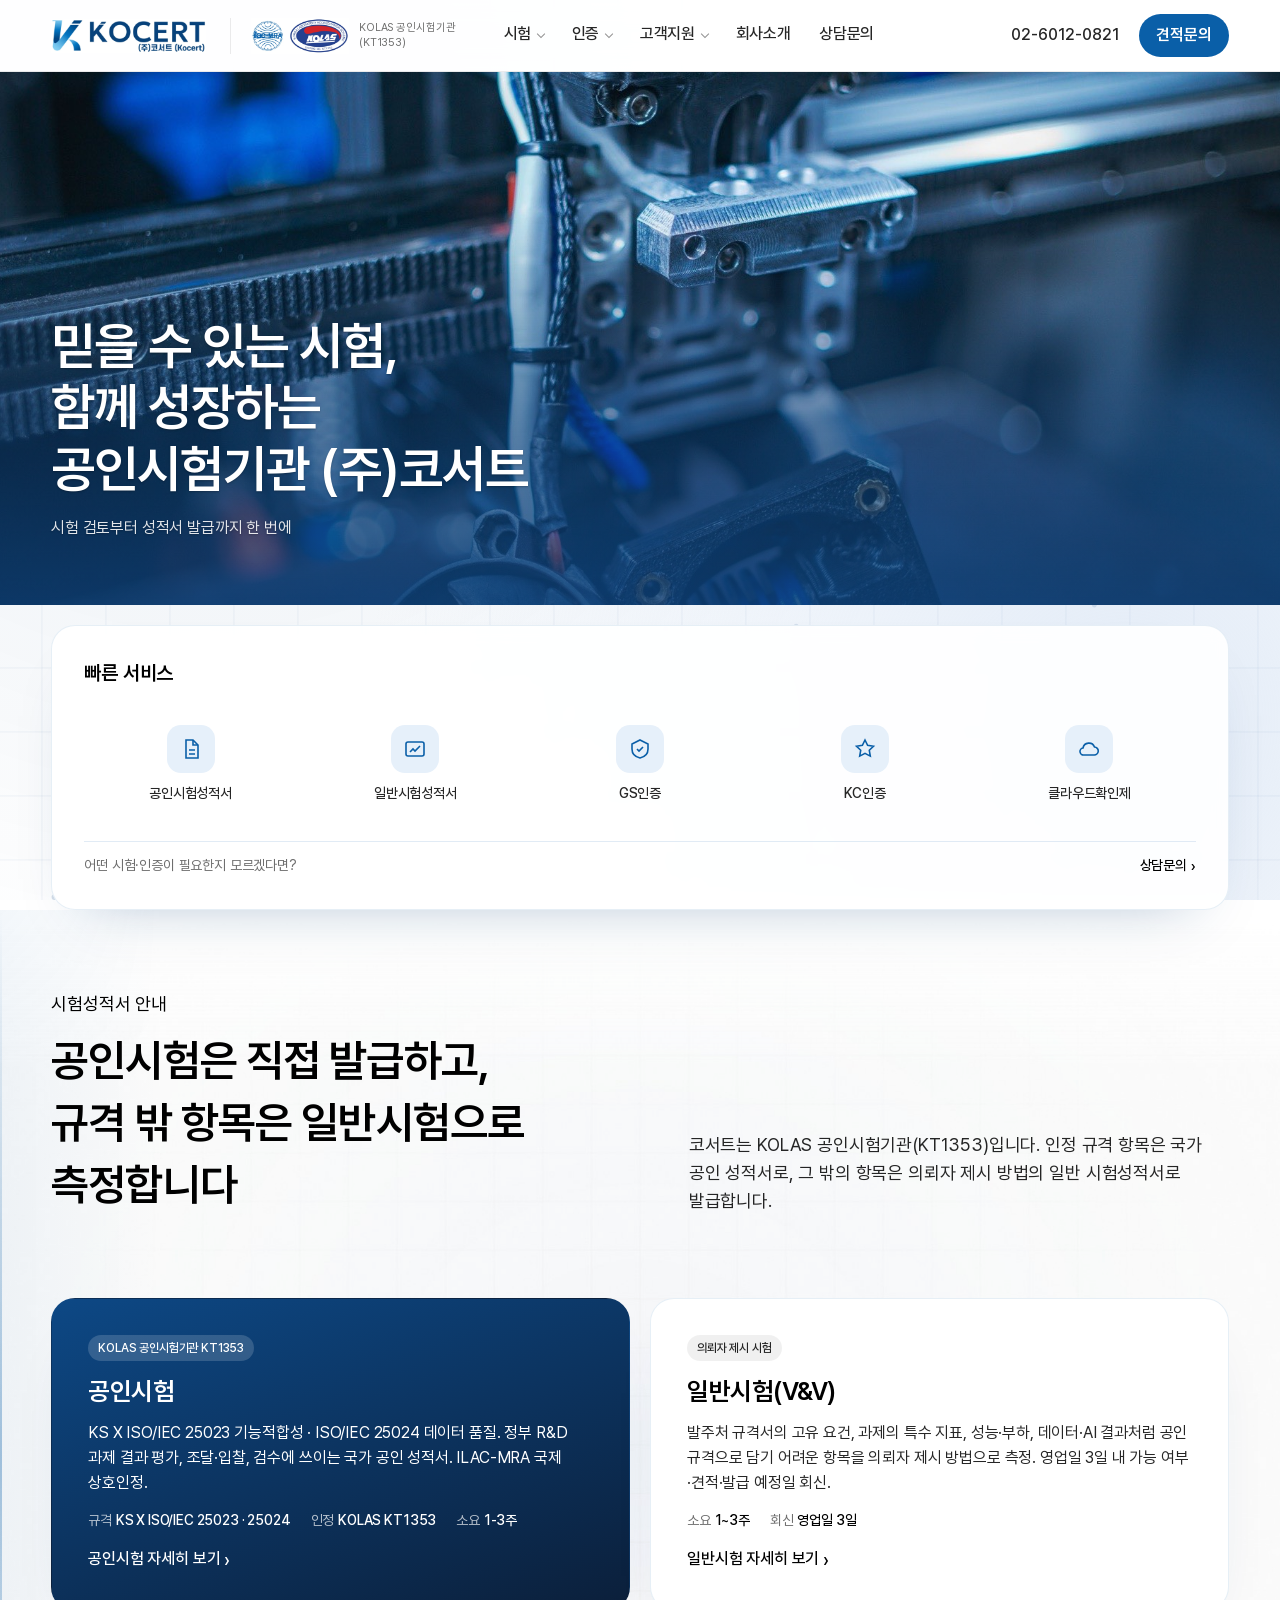
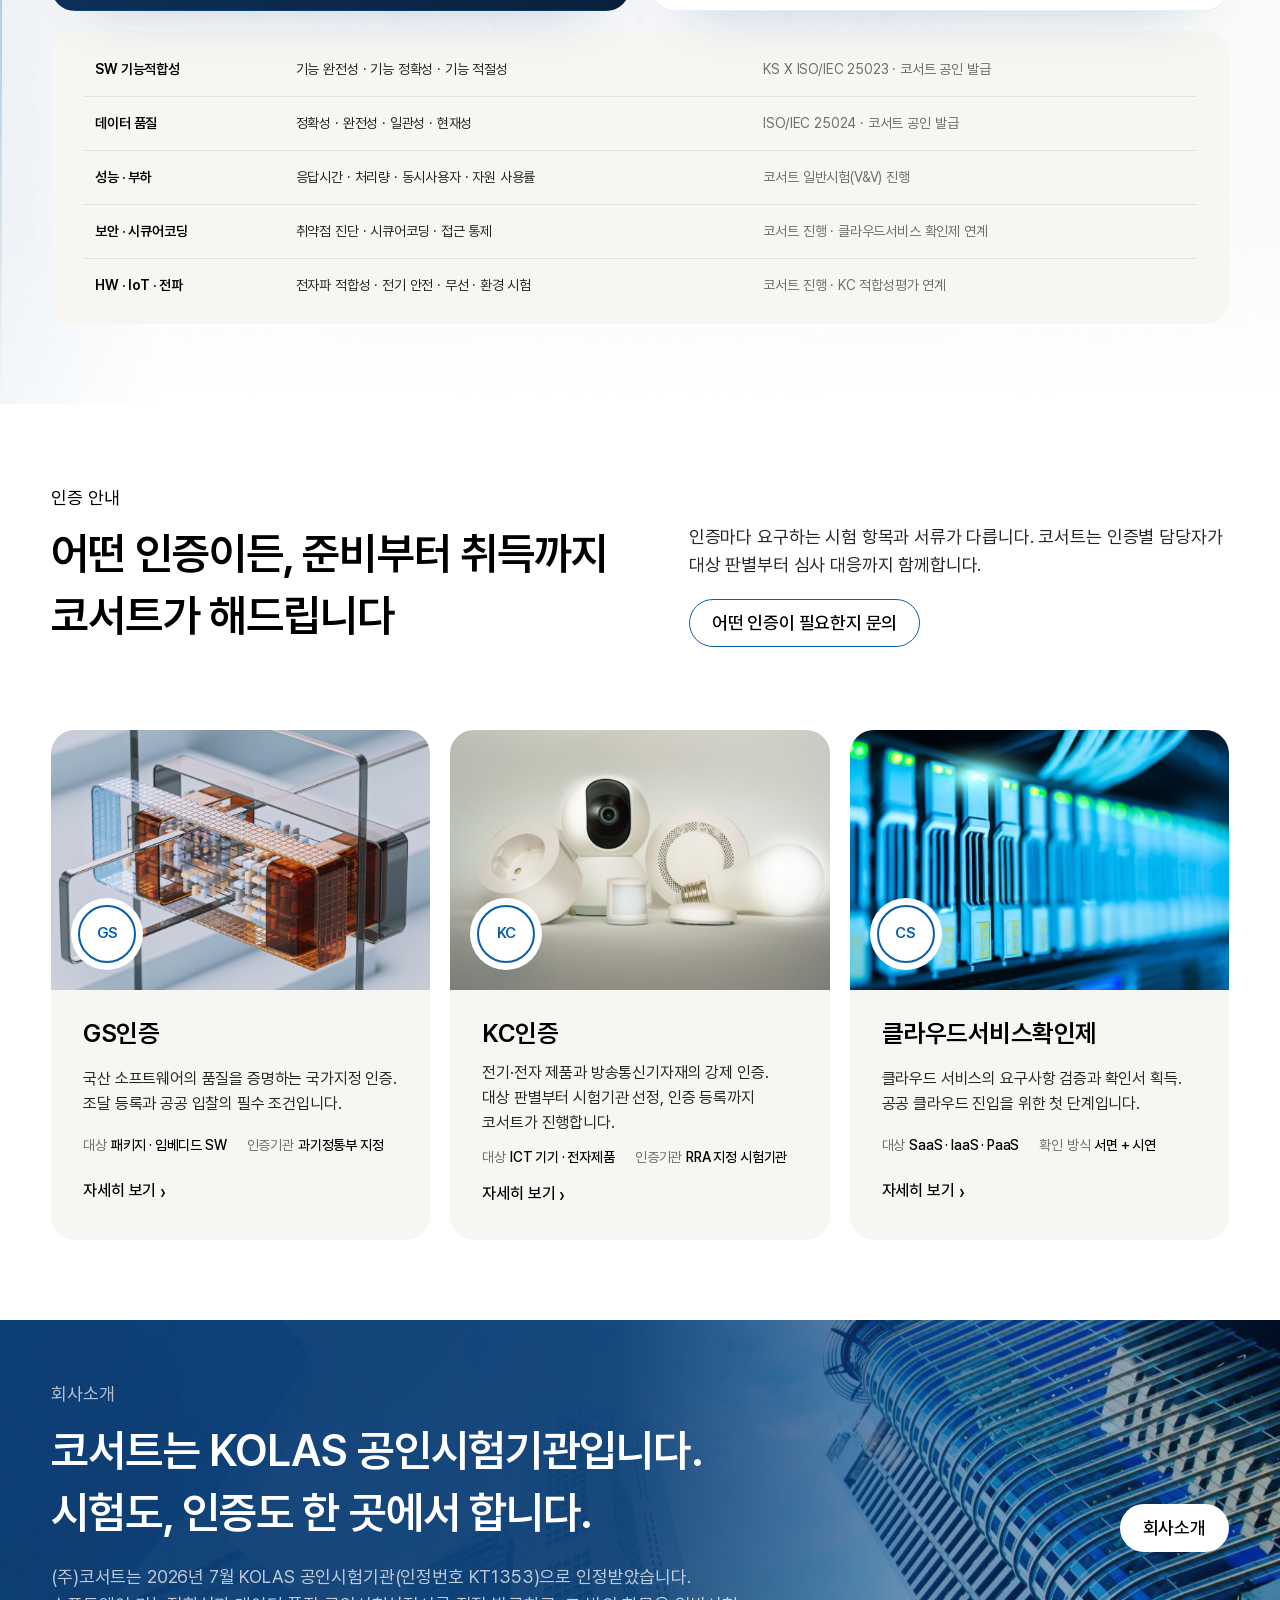
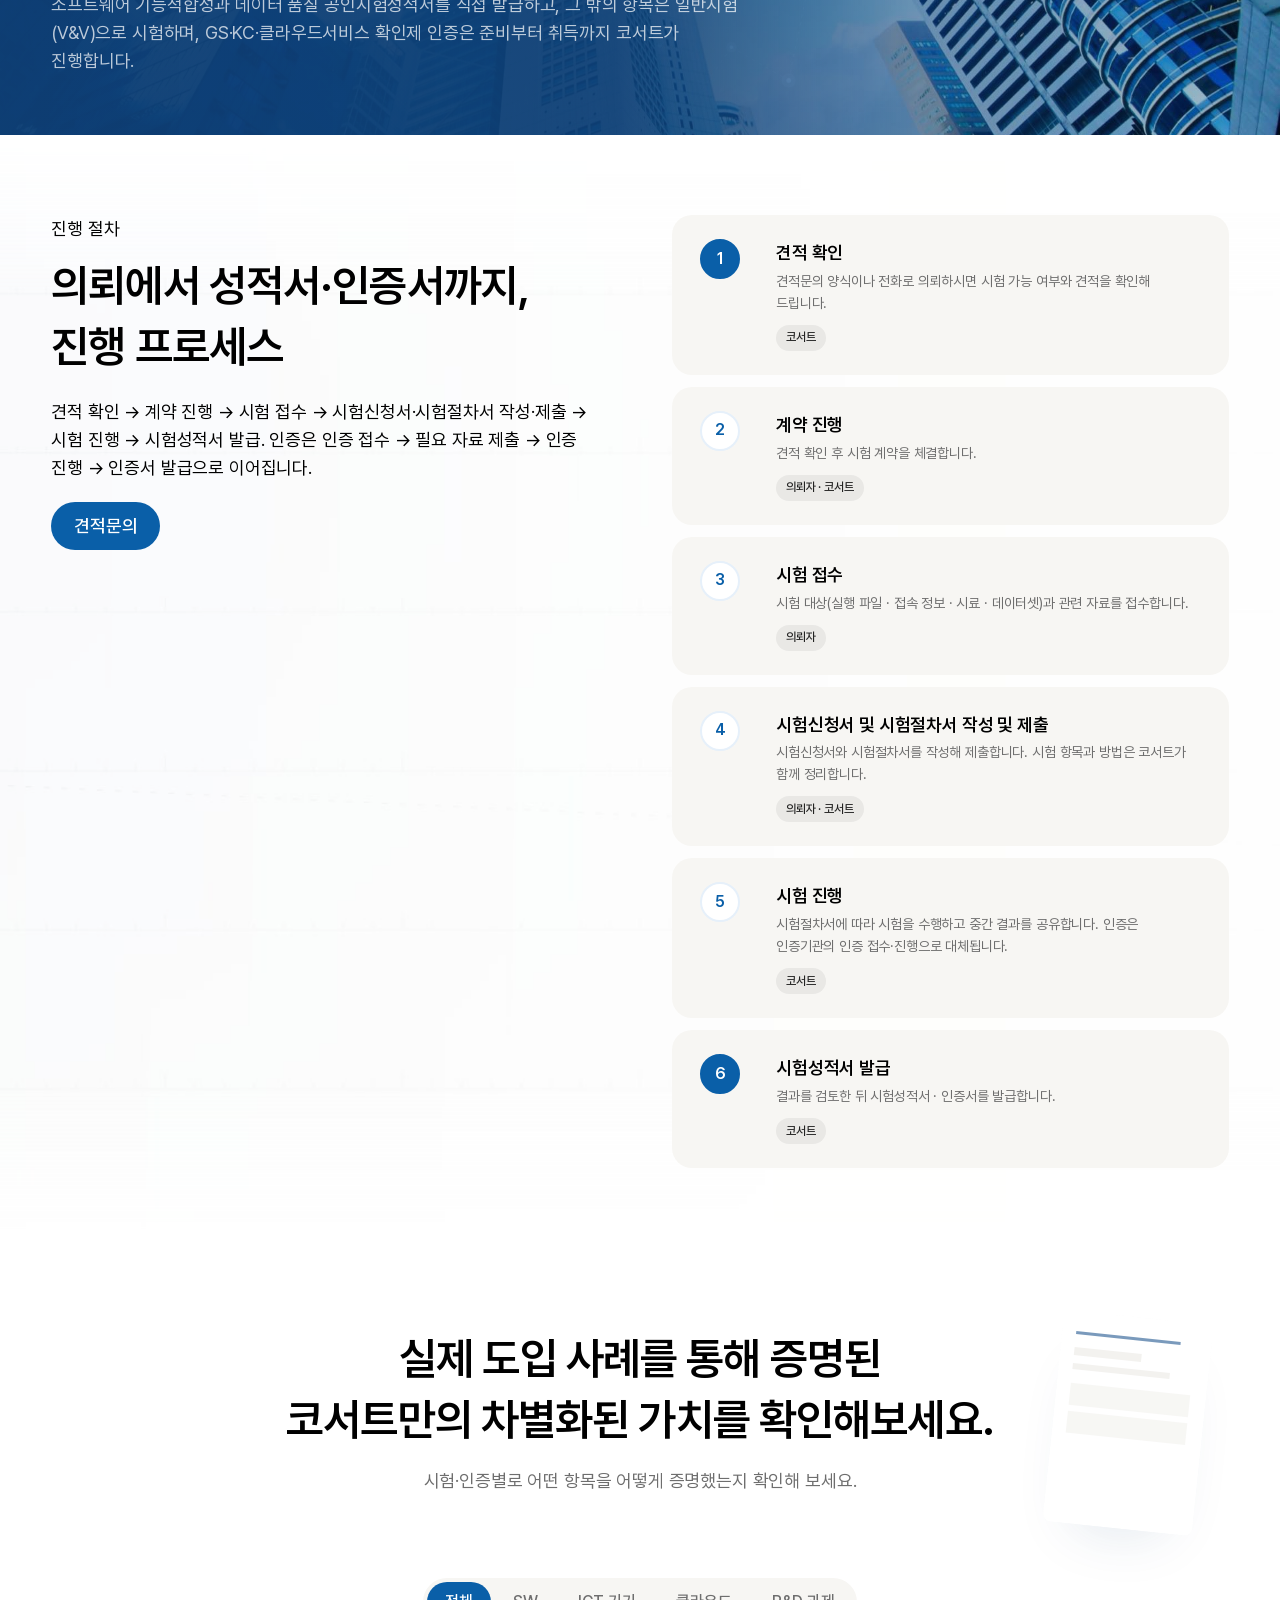
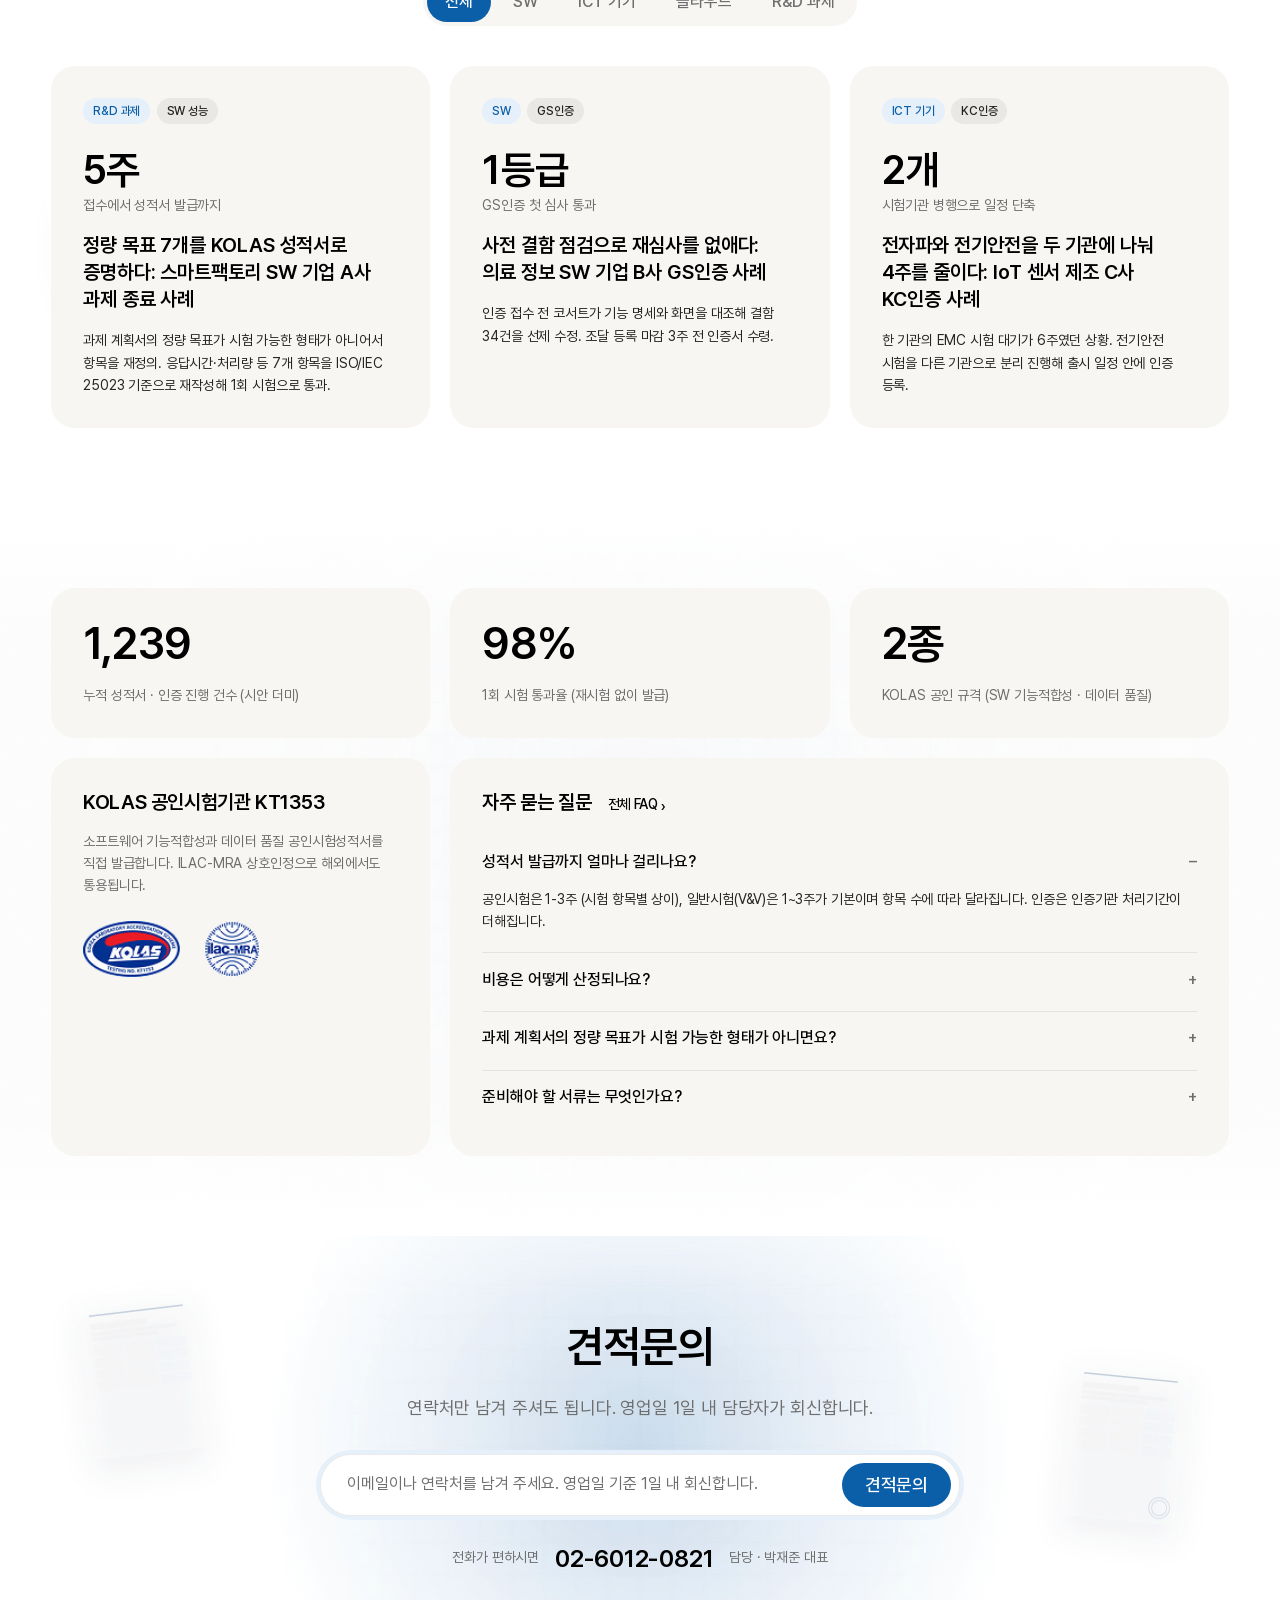
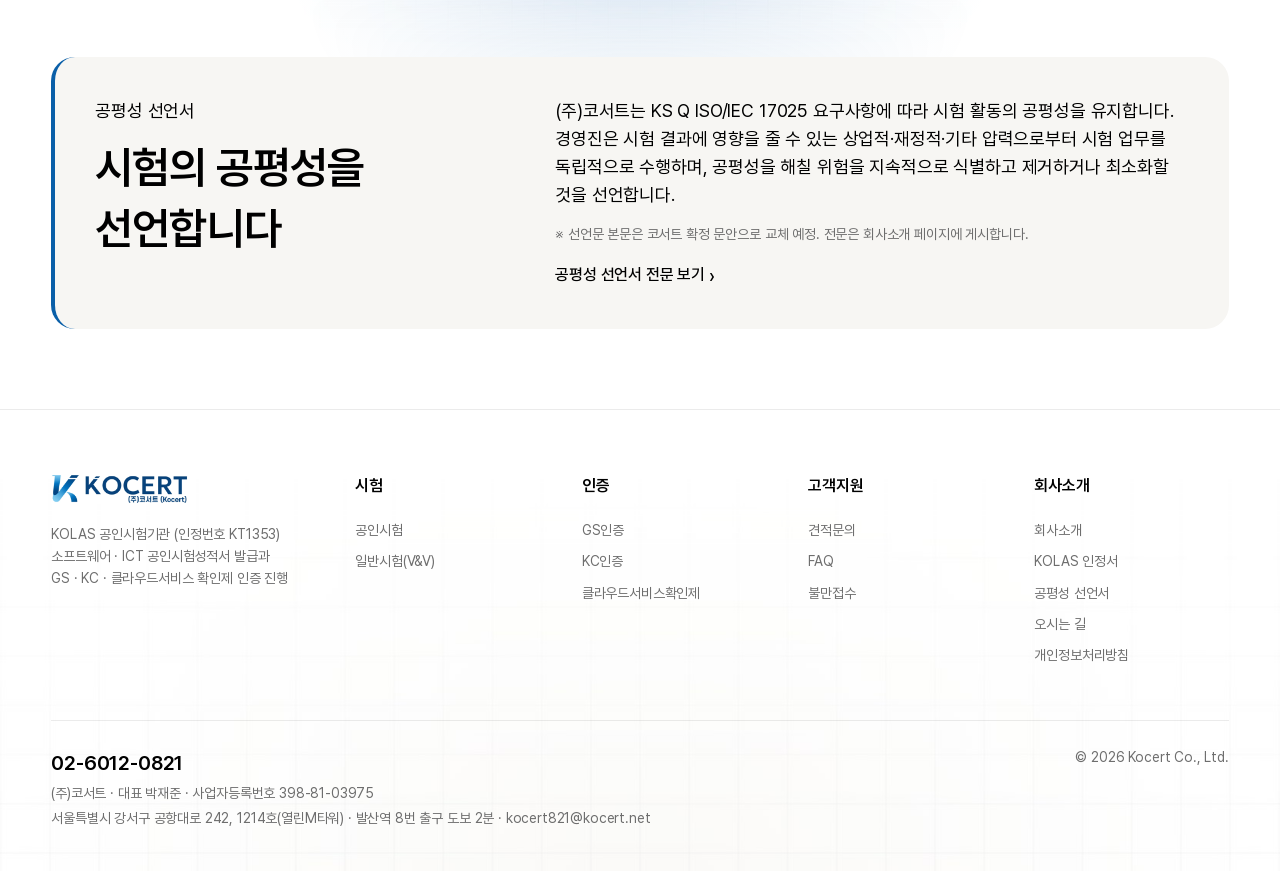
==== commit 394f4e97: "fix: 'Q&A' 표기를 'FAQ'로 전면 변경 (GNB·푸터·탭·FAQ 페이지) Co-Authored-By: Claude Fable 5.1 <noreply@anthropic.c" ====
--- a/index.html
+++ b/index.html
@@ -21,7 +21,7 @@
     <nav class="nav" aria-label="주 메뉴">
       <div class="nav__item has-sub"><a href="test-accredited.html" aria-haspopup="true">시험</a><div class="nav__sub"><a href="test-accredited.html">공인시험</a><a href="test-general.html">일반시험(V&amp;V)</a></div></div>
       <div class="nav__item has-sub"><a href="gs.html" aria-haspopup="true">인증</a><div class="nav__sub"><a href="gs.html">GS인증</a><a href="kc.html">KC인증</a><a href="cloud.html">클라우드서비스확인제</a></div></div>
-      <div class="nav__item has-sub"><a href="contact.html?type=quote" aria-haspopup="true">고객지원</a><div class="nav__sub"><a href="contact.html?type=quote">견적문의</a><a href="faq.html">Q&amp;A</a><a href="contact.html?type=complaint">불만접수</a></div></div>
+      <div class="nav__item has-sub"><a href="contact.html?type=quote" aria-haspopup="true">고객지원</a><div class="nav__sub"><a href="contact.html?type=quote">견적문의</a><a href="faq.html">FAQ</a><a href="contact.html?type=complaint">불만접수</a></div></div>
       <a href="company.html">회사소개</a>
       <a href="contact.html">상담문의</a>
     </nav>
@@ -240,7 +240,7 @@
           <div class="bento__marks"><img src="assets/images/kolas_icon02.png" alt="KOLAS"><img src="assets/images/kolas_icon01.png" alt="ILAC-MRA"></div>
         </div>
         <div class="card bento__wide">
-          <h3 class="h3" style="font-size:1.25rem">자주 묻는 질문 <a class="link" href="faq.html" style="font-size:.875rem;margin-inline-start:.75rem">전체 Q&amp;A</a></h3>
+          <h3 class="h3" style="font-size:1.25rem">자주 묻는 질문 <a class="link" href="faq.html" style="font-size:.875rem;margin-inline-start:.75rem">전체 FAQ</a></h3>
           <div class="faq">
             <details open><summary>성적서 발급까지 얼마나 걸리나요?</summary><p>공인시험은 1-3주 (시험 항목별 상이), 일반시험(V&amp;V)은 1~3주가 기본이며 항목 수에 따라 달라집니다. 인증은 인증기관 처리기간이 더해집니다.</p></details>
             <details><summary>비용은 어떻게 산정되나요?</summary><p>시험은 항목 수와 시료 규모 기준으로, 인증은 인증기관 시험비와 코서트 수수료로 구성됩니다. 자료를 주시면 영업일 2~3일 내 견적을 드립니다.</p></details>
@@ -299,7 +299,7 @@
       </div>
       <div class="footer__col"><strong>시험</strong><a href="test-accredited.html">공인시험</a><a href="test-general.html">일반시험(V&amp;V)</a></div>
       <div class="footer__col"><strong>인증</strong><a href="gs.html">GS인증</a><a href="kc.html">KC인증</a><a href="cloud.html">클라우드서비스확인제</a></div>
-      <div class="footer__col"><strong>고객지원</strong><a href="contact.html">견적문의</a><a href="faq.html">Q&amp;A</a><a href="contact.html?type=complaint">불만접수</a></div>
+      <div class="footer__col"><strong>고객지원</strong><a href="contact.html">견적문의</a><a href="faq.html">FAQ</a><a href="contact.html?type=complaint">불만접수</a></div>
       <div class="footer__col"><strong>회사소개</strong><a href="company.html">회사소개</a><a href="company.html#cert">KOLAS 인정서</a><a href="company.html#impartiality">공평성 선언서</a><a href="company.html#map">오시는 길</a><a href="privacy.html">개인정보처리방침</a></div>
     </div>
     <div class="footer__bottom">
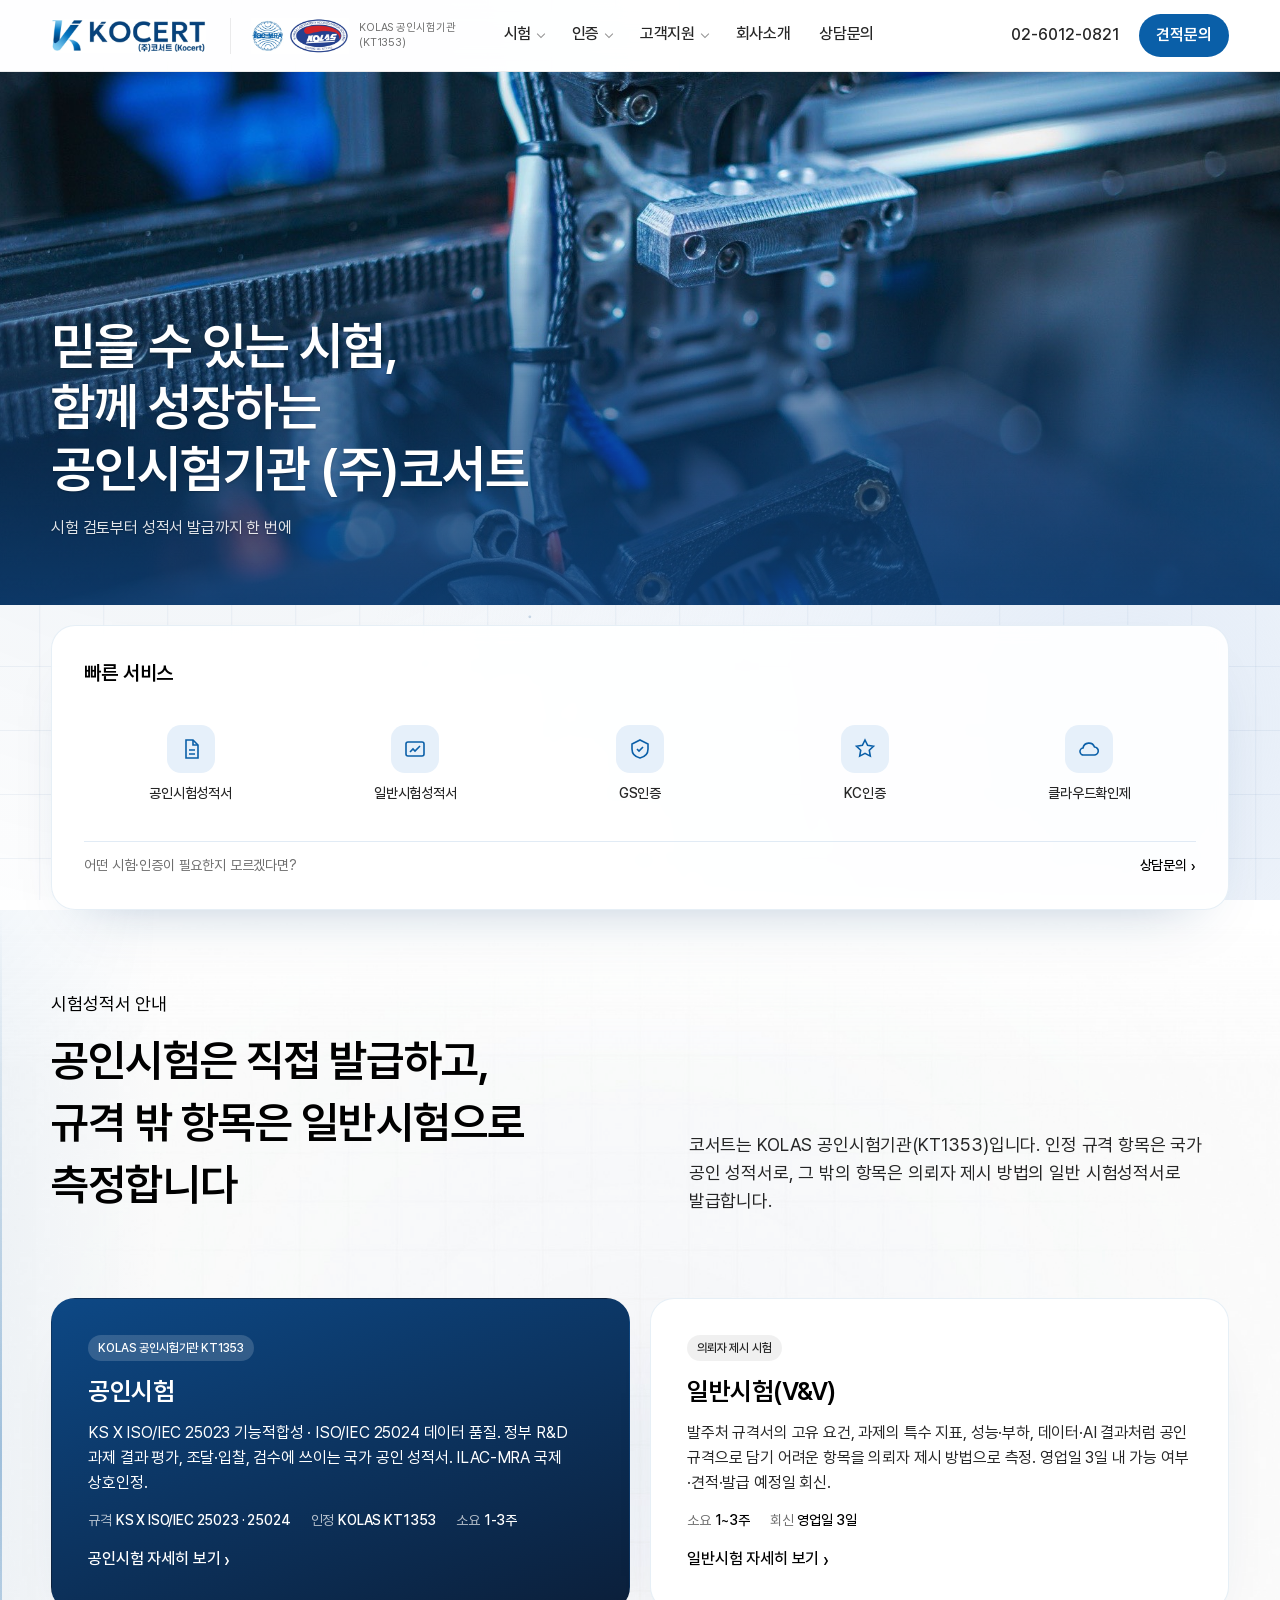
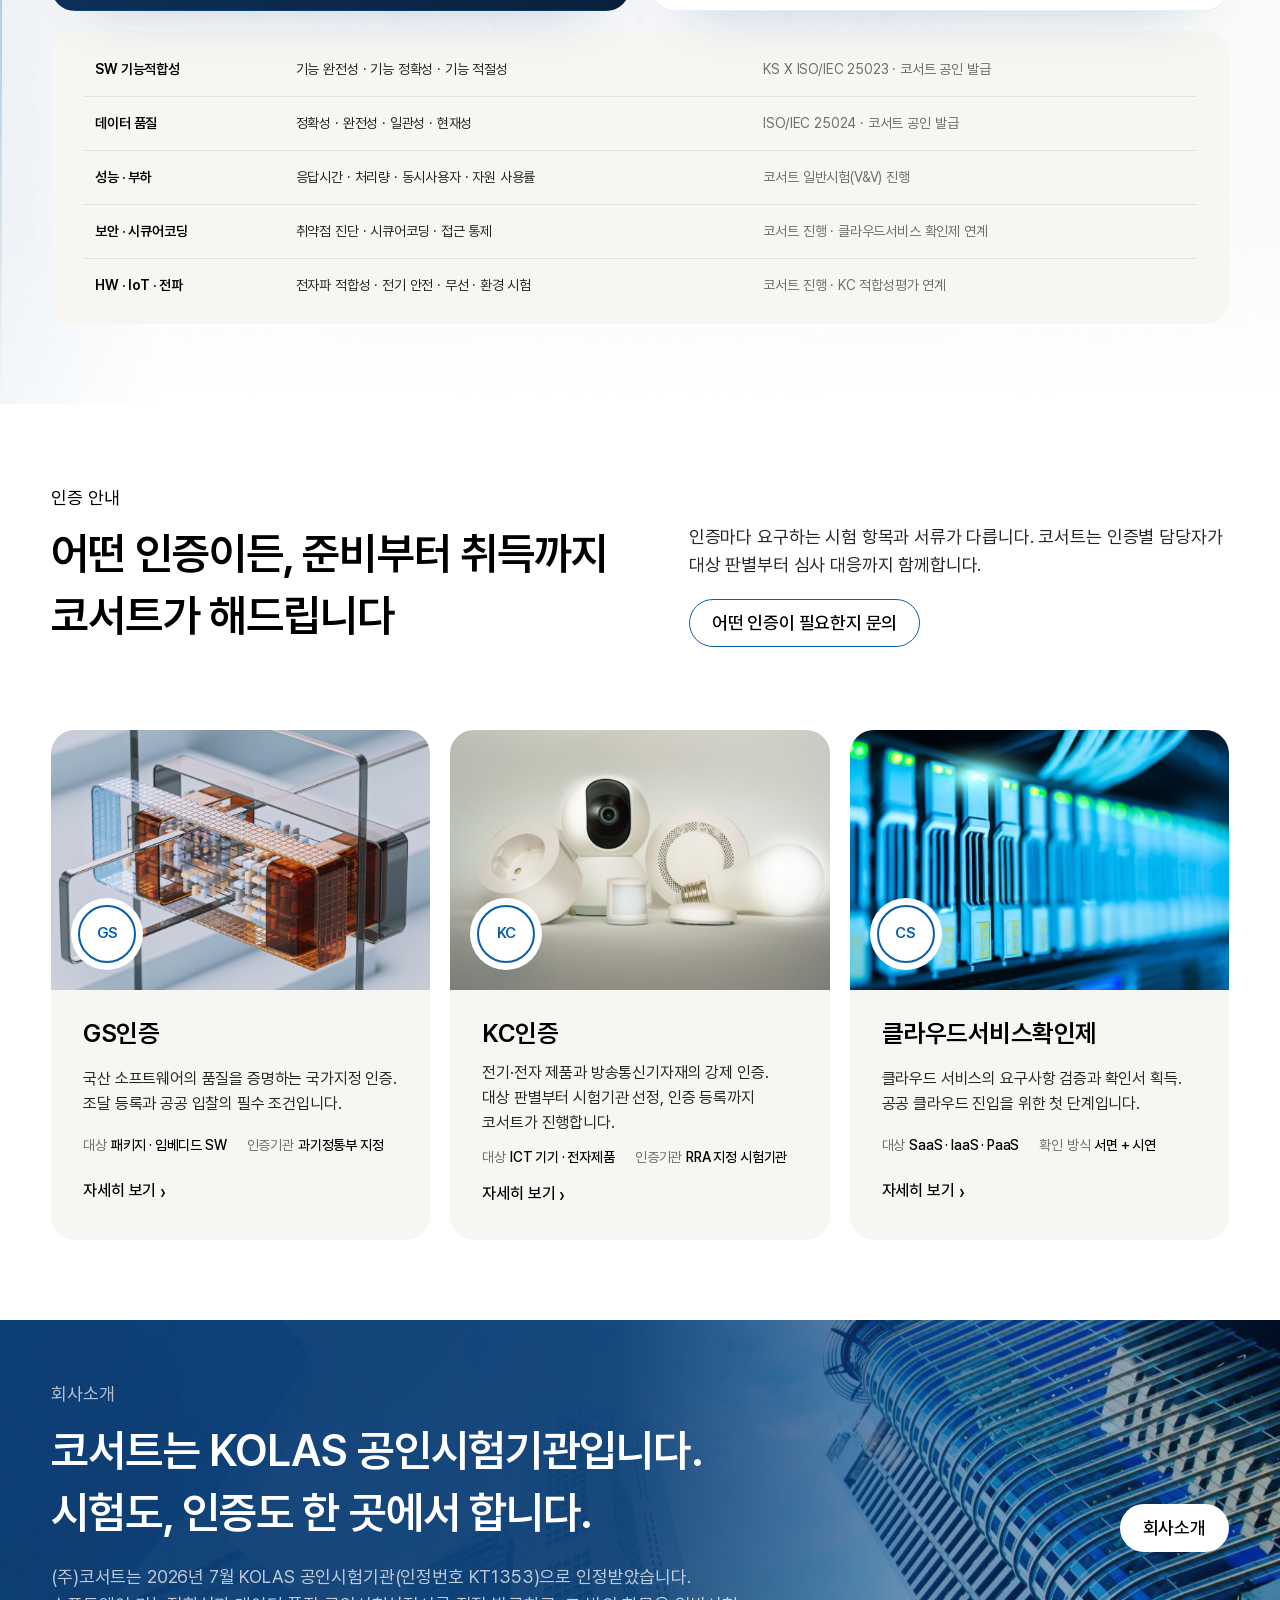
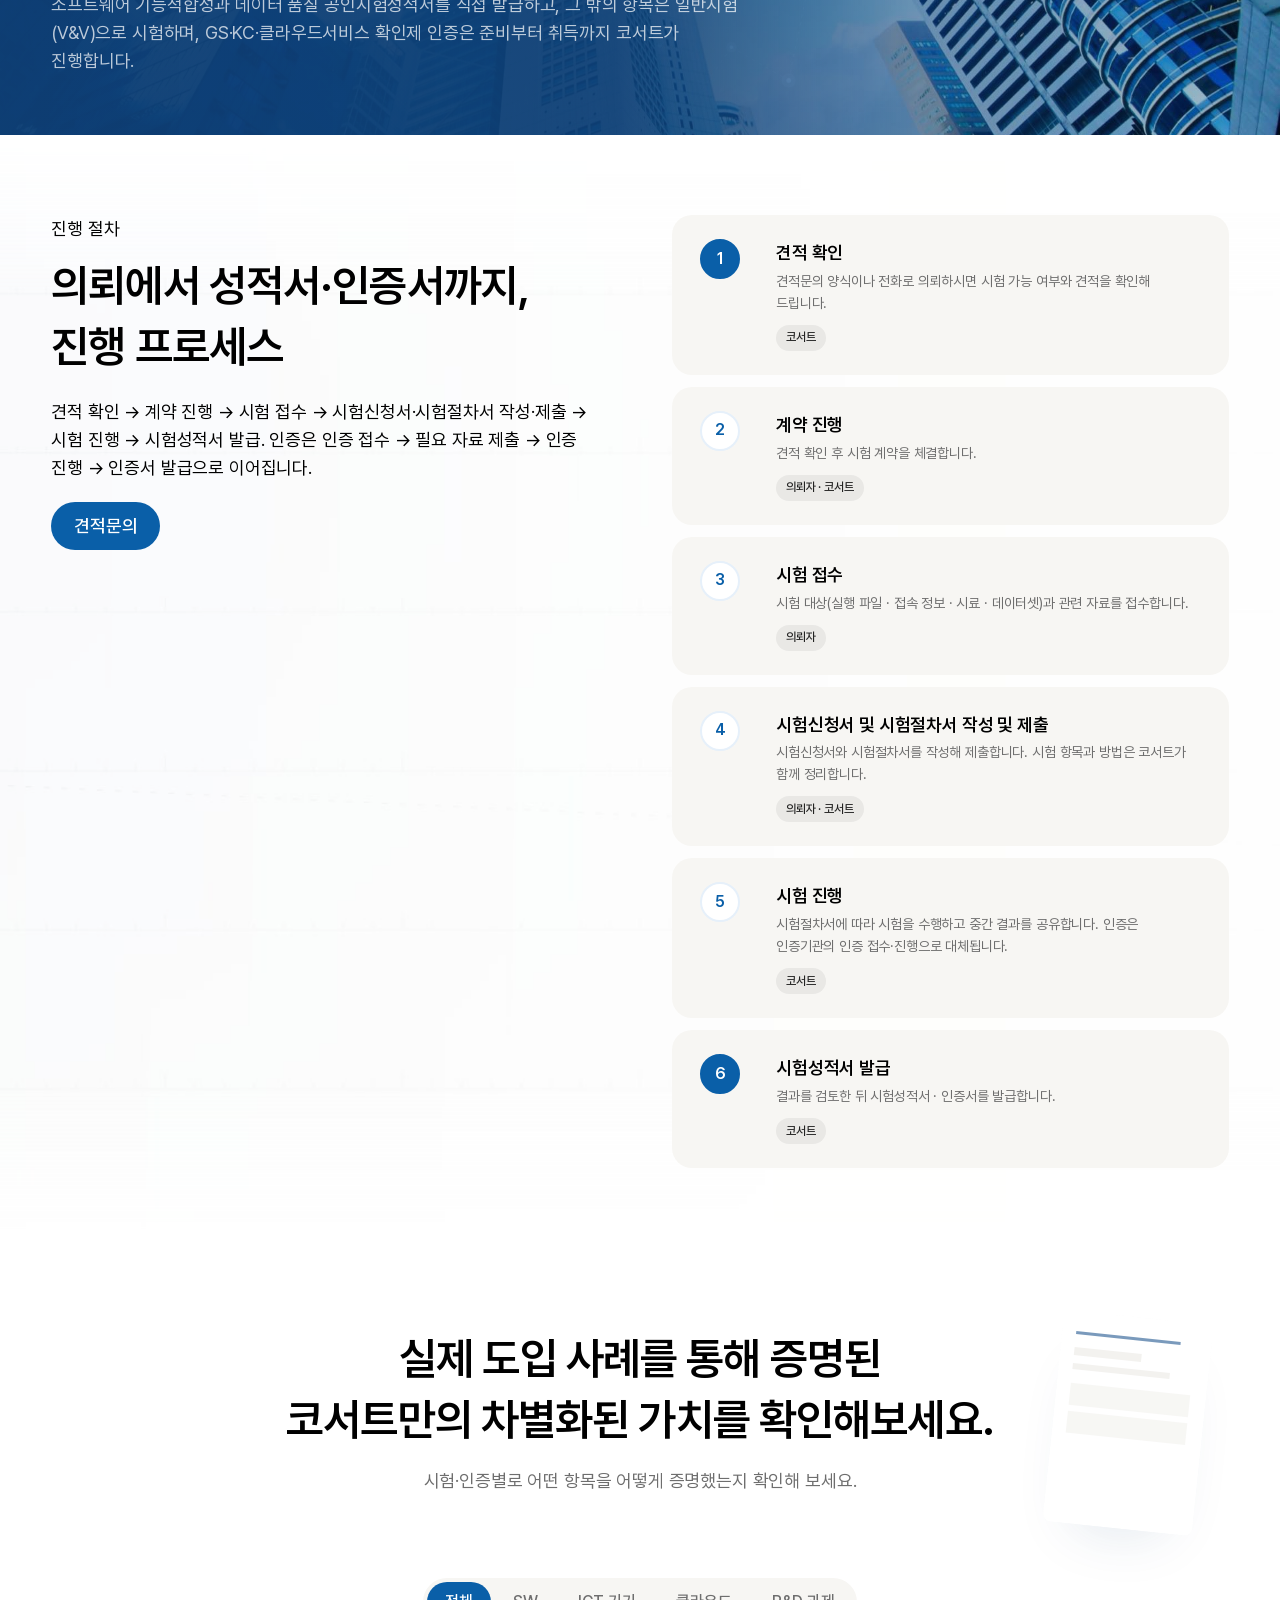
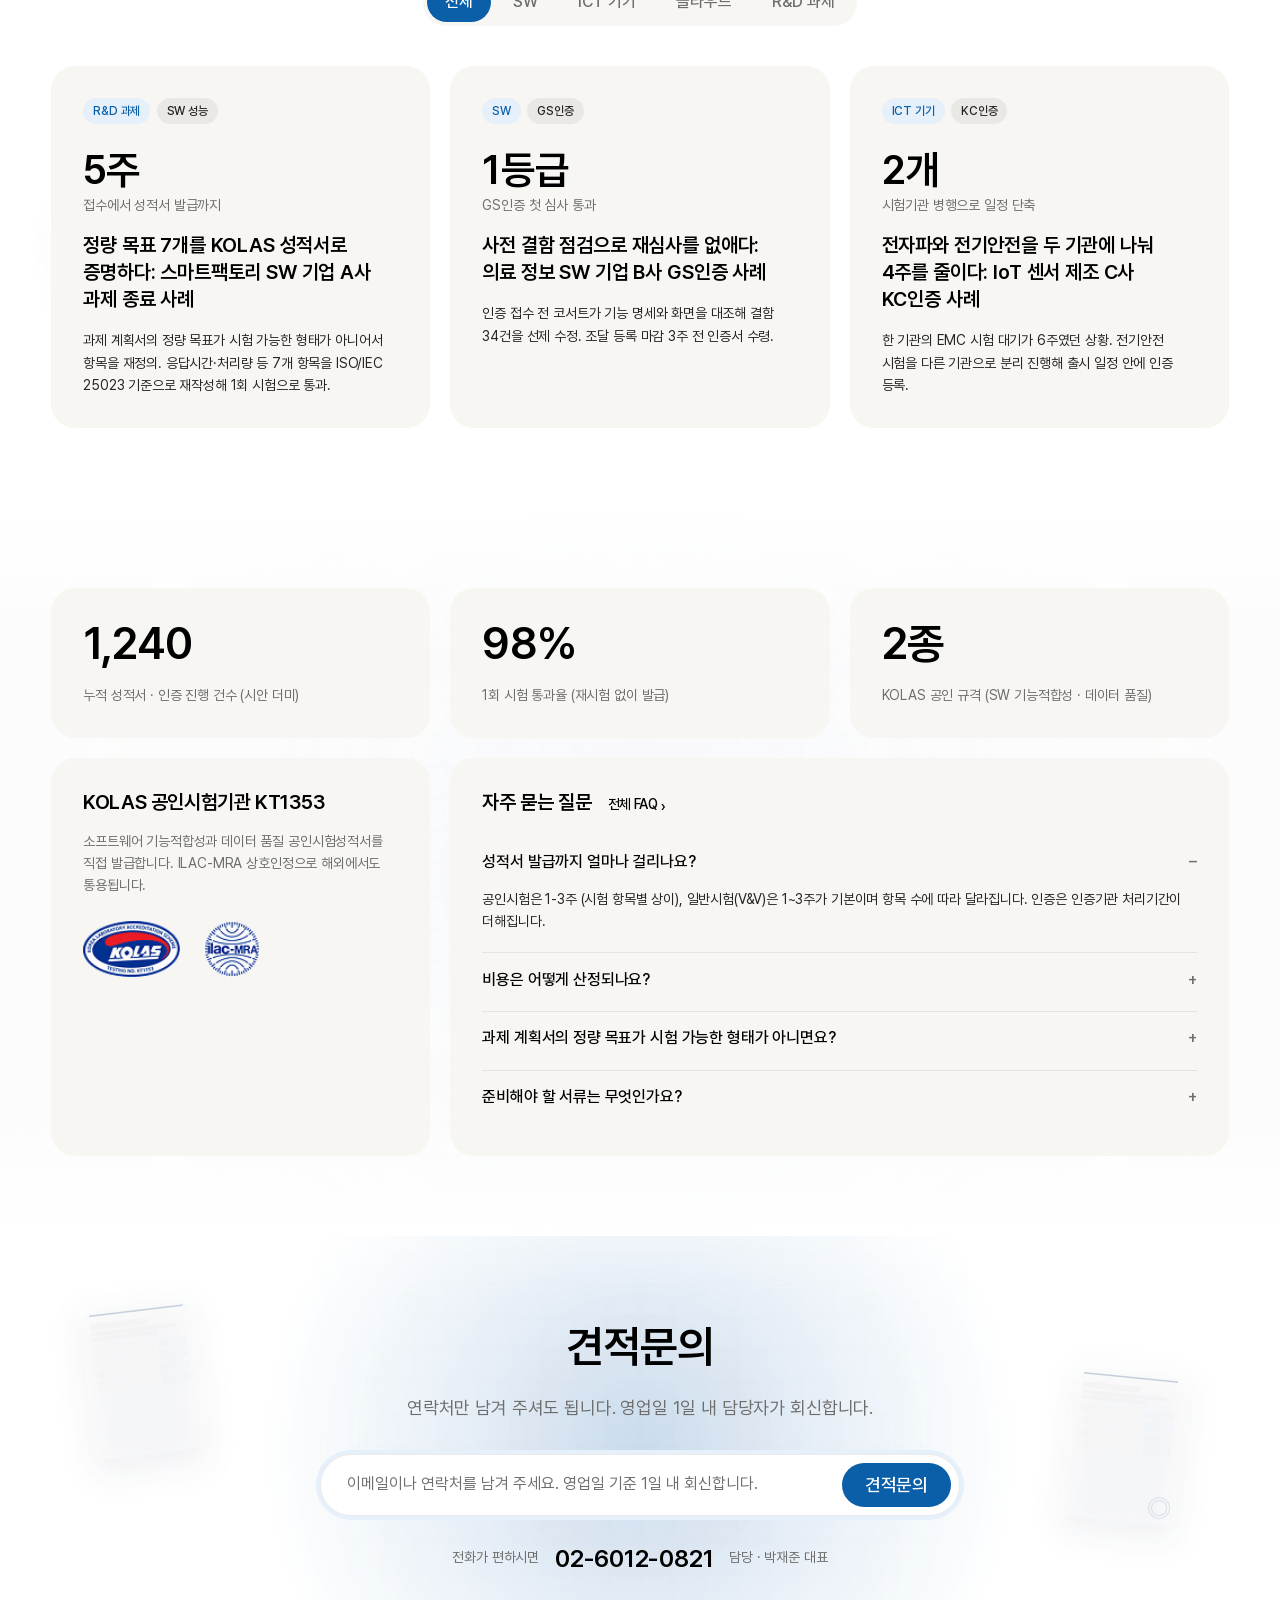
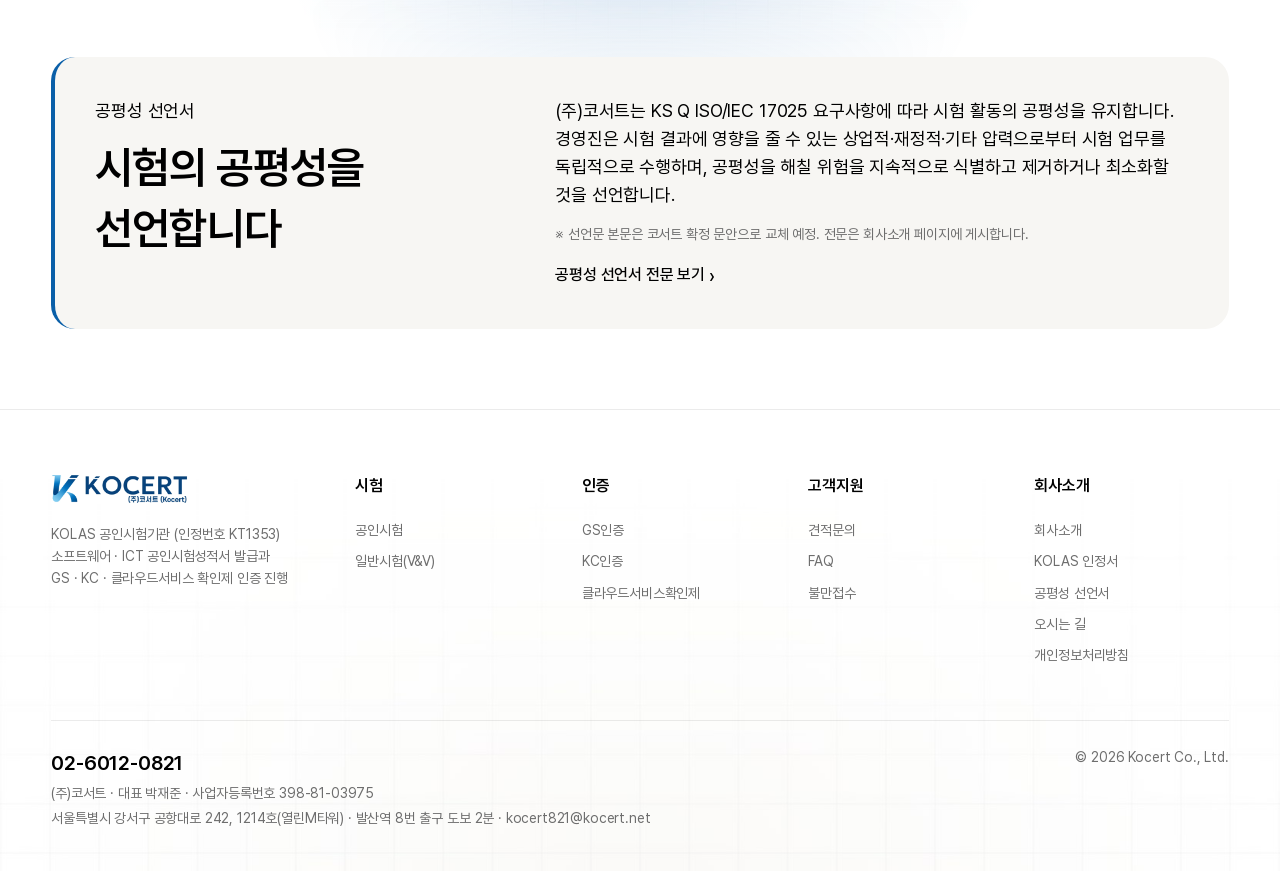
==== commit 0d22cd62: "fix: 2026-11-06 수정요청 17건 반영 (프로세스·준비서류 문구 정리, FAQ 삭제, 회사소개 줄바꿈) - 공인/일반시험·GS·KC·클라우드 발급 프로세스에서 코서트 부" ====
--- a/index.html
+++ b/index.html
@@ -10,7 +10,7 @@
 <meta property="og:image" content="media/bg/og_1200x630.png">
 <meta name="twitter:card" content="summary_large_image">
 <link rel="preload" href="assets/fonts/Pretendard-SemiBold.woff2" as="font" type="font/woff2" crossorigin>
-<link rel="stylesheet" href="styles.css?v=20261101">
+<link rel="stylesheet" href="styles.css?v=20261106">
 </head>
 <body class="has-ambient">
 <canvas class="ambient" aria-hidden="true"></canvas>
@@ -312,6 +312,6 @@
   </div>
 </footer>
 
-<script src="app.js?v=20261101" defer></script>
+<script src="app.js?v=20261106" defer></script>
 </body>
 </html>
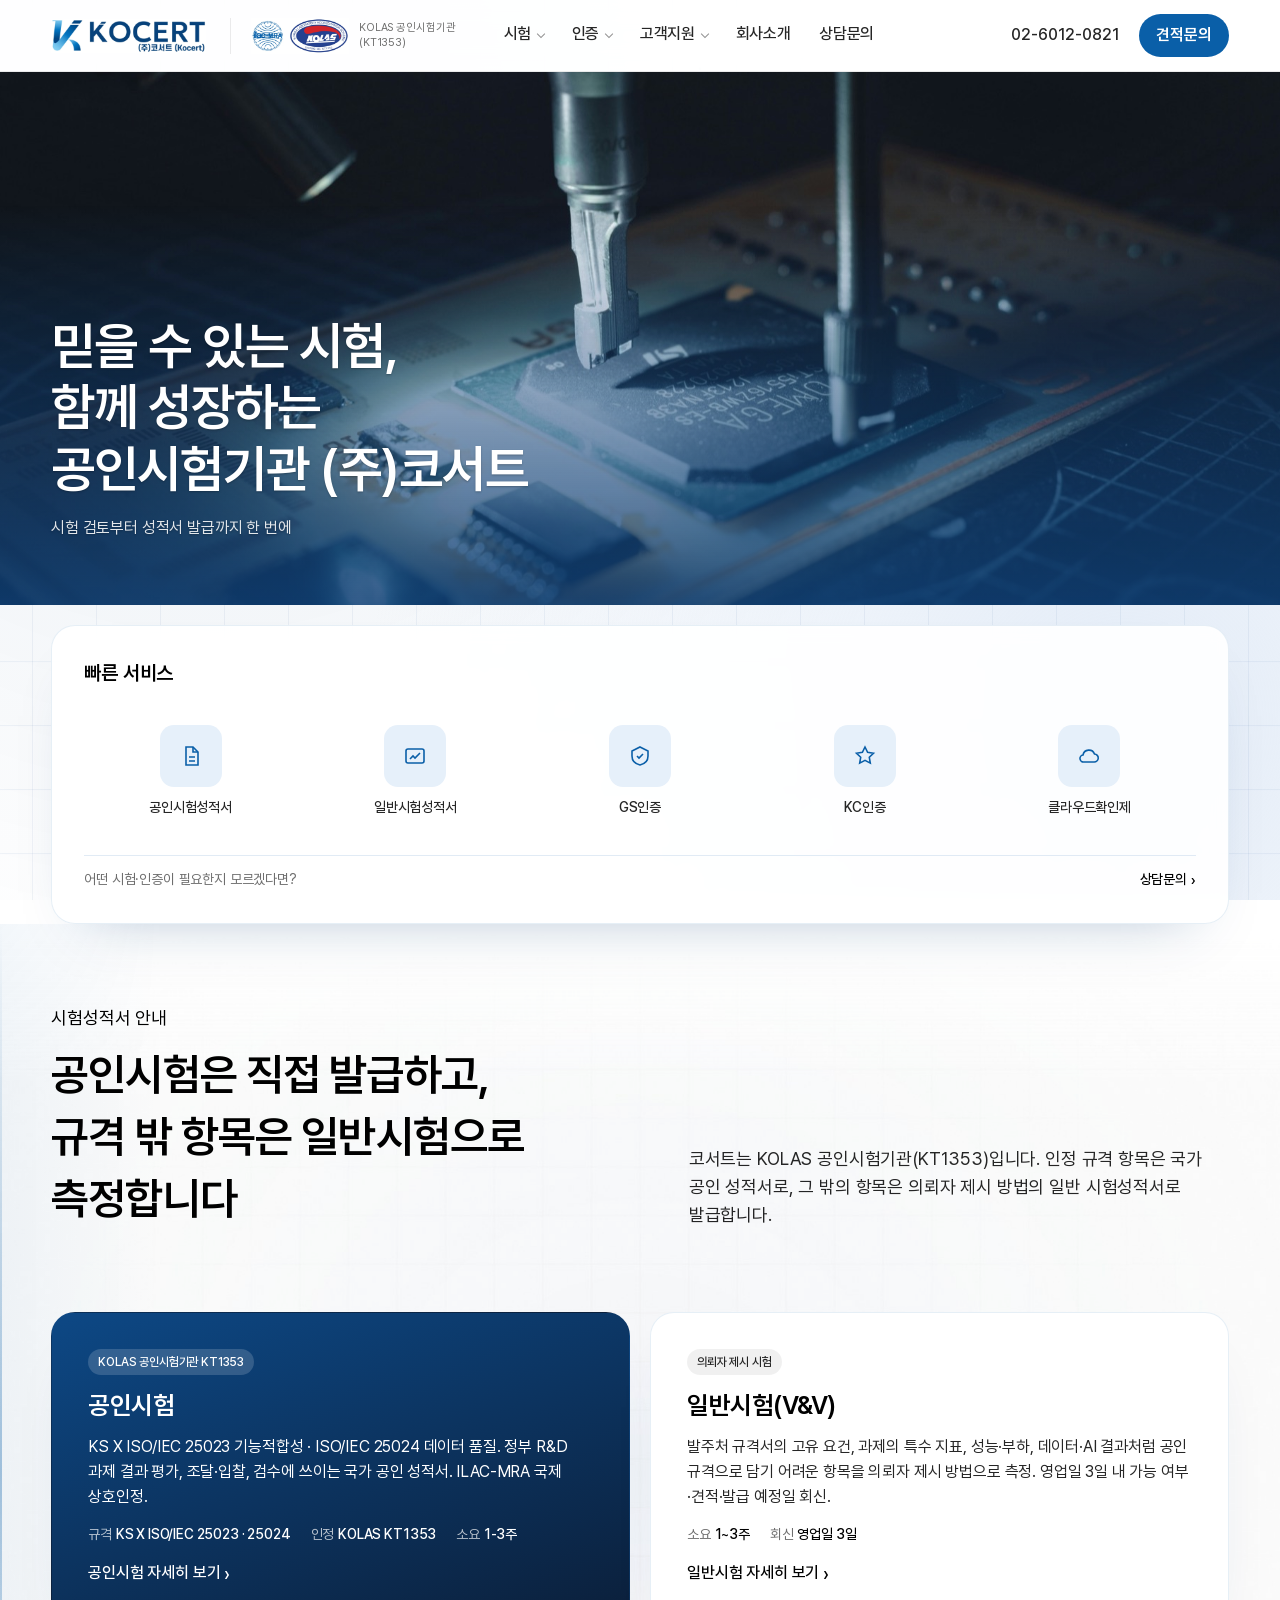
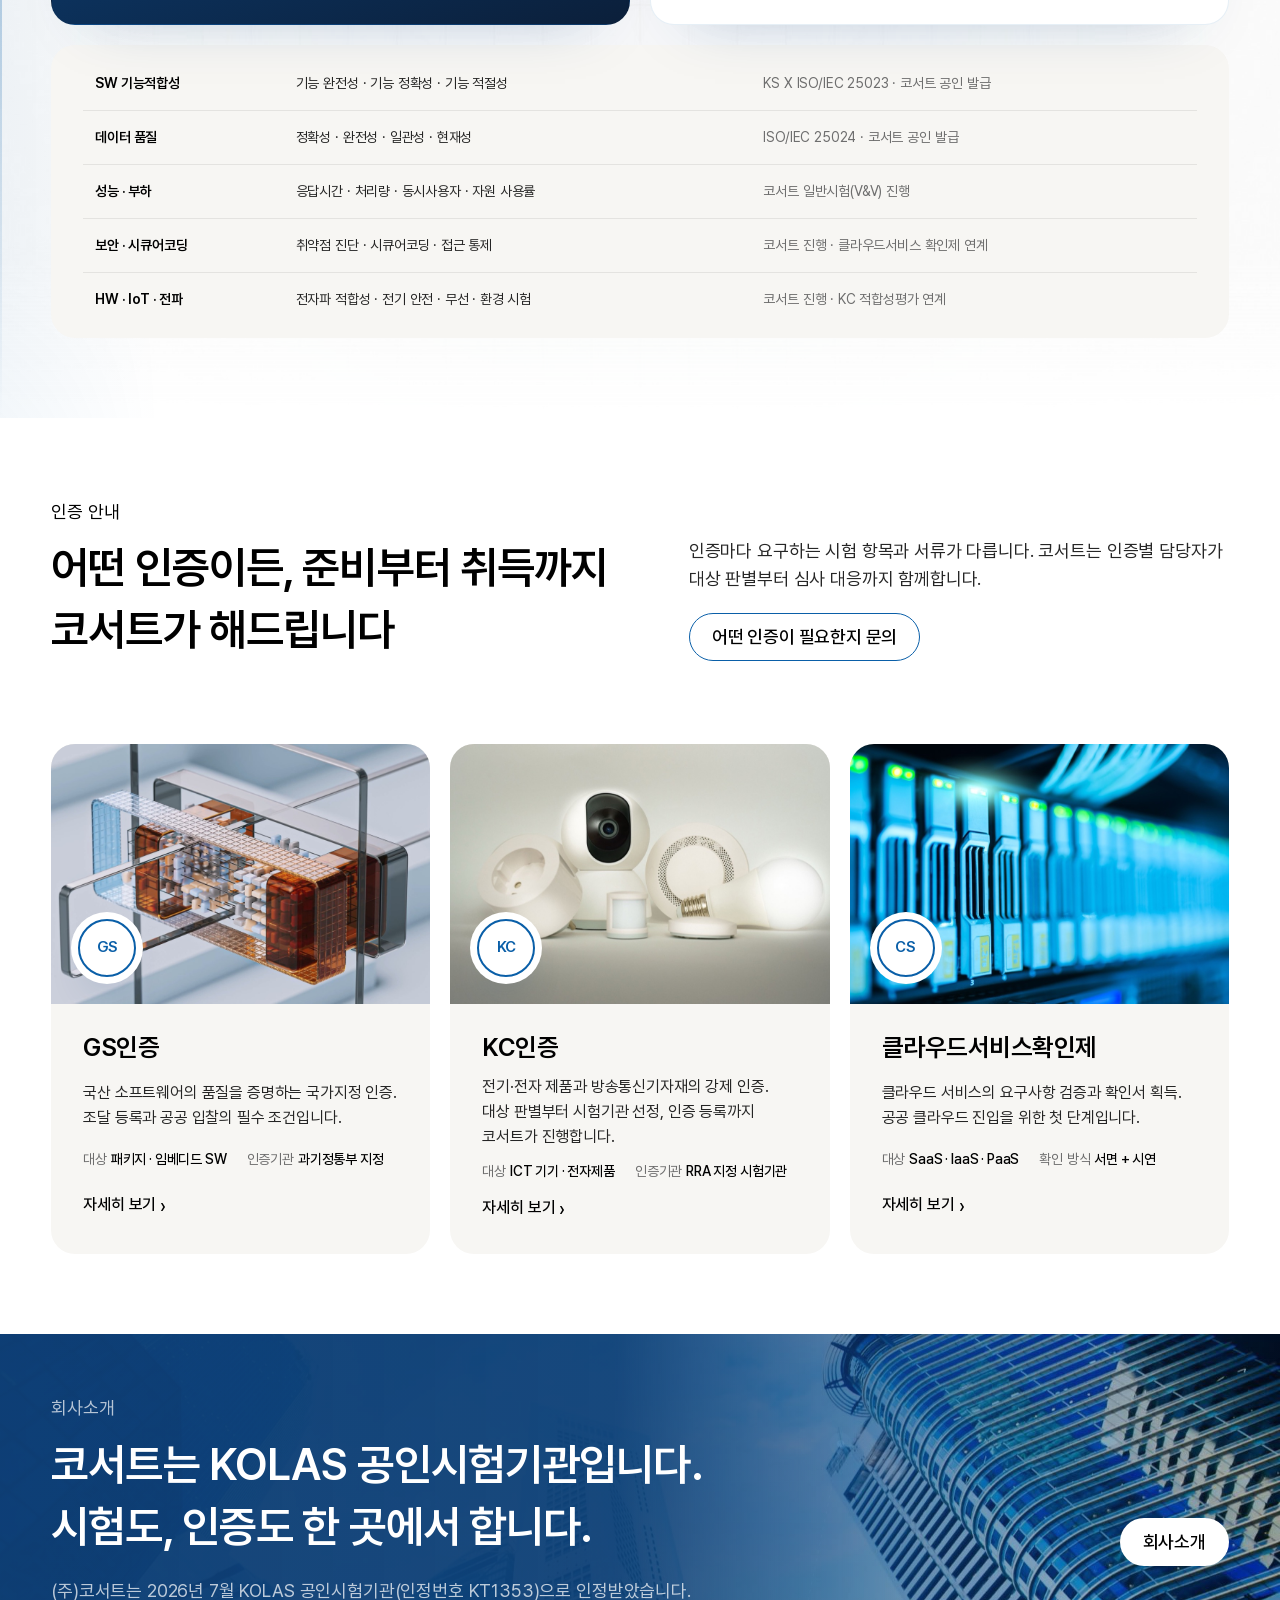
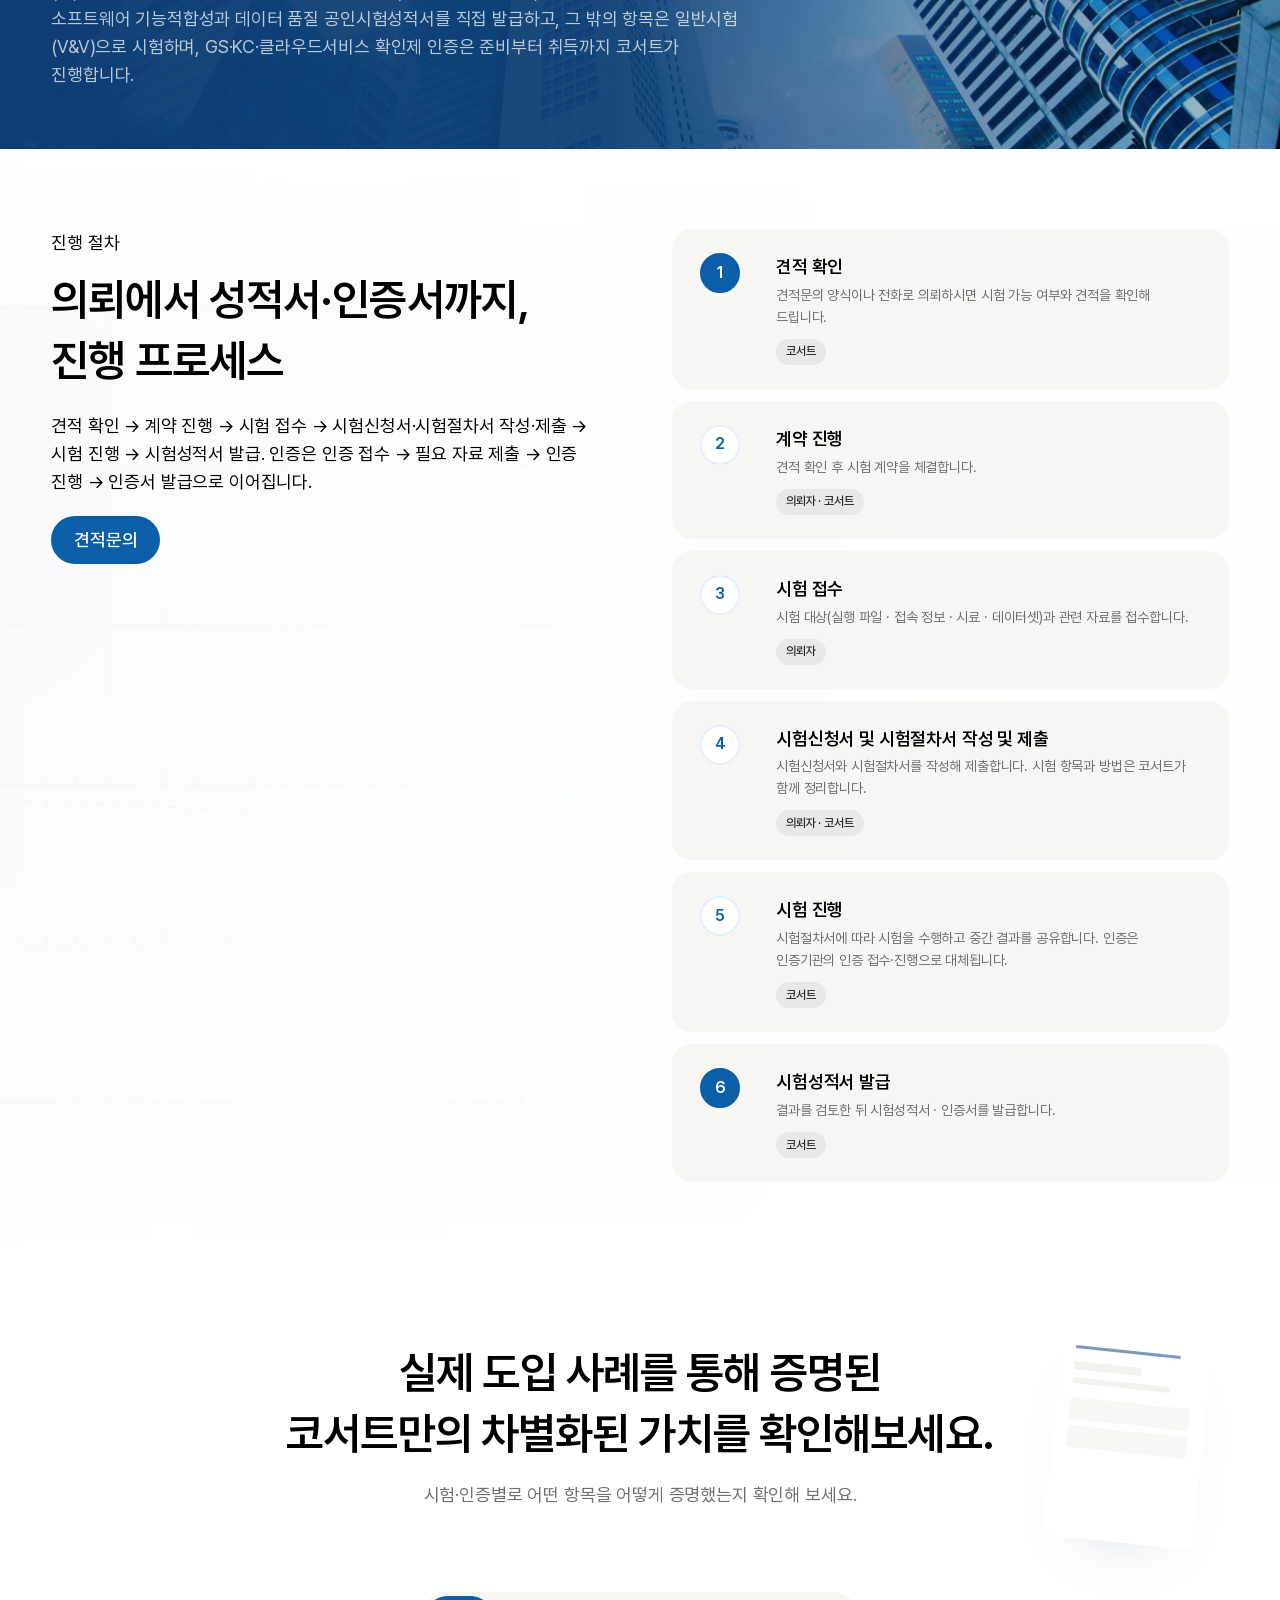
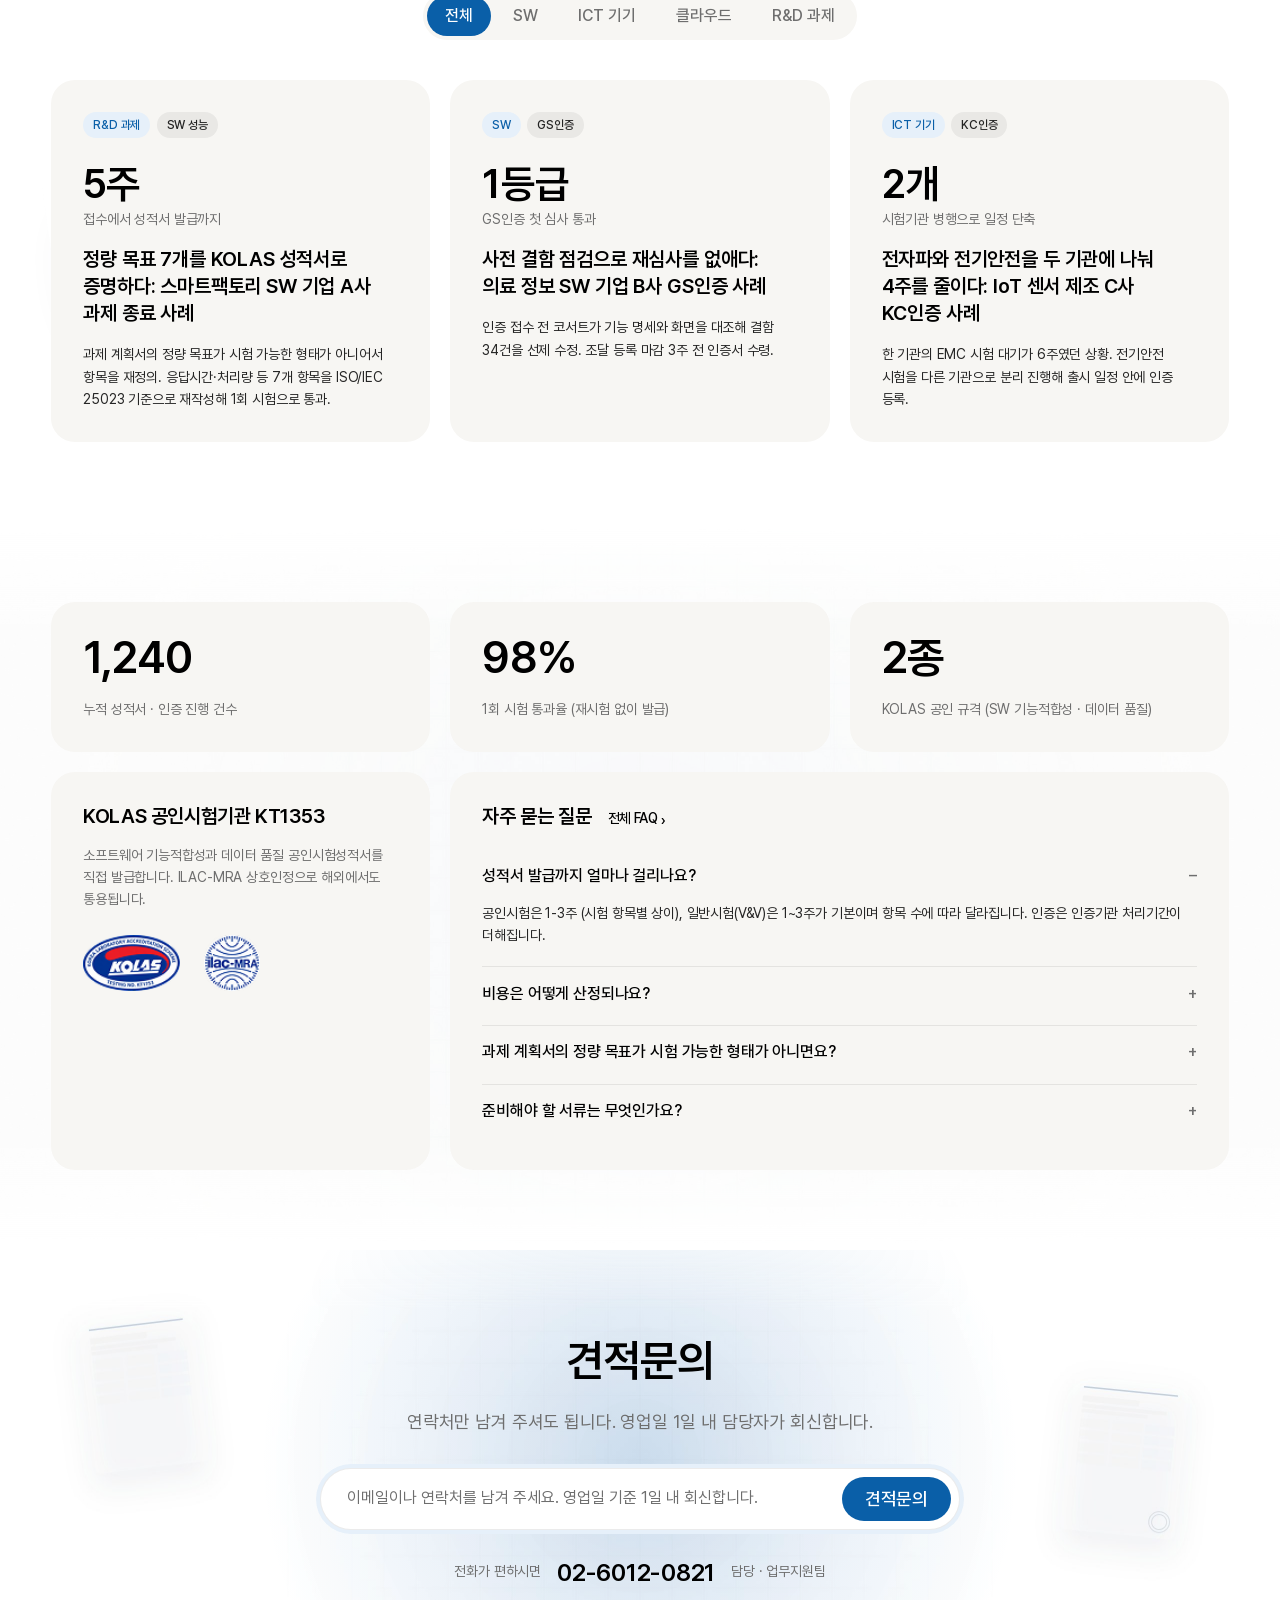
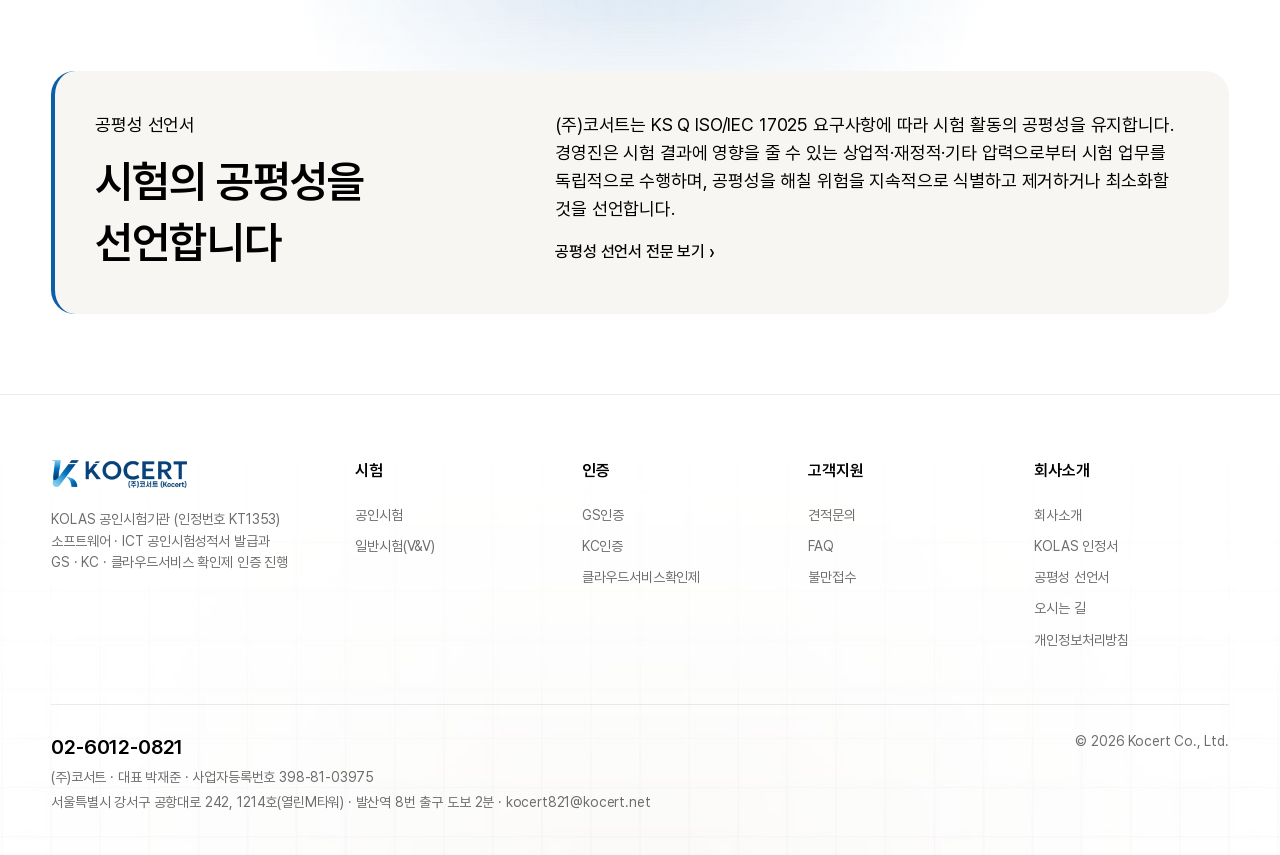
==== commit efaca4bb: "fix: 2026-11-18 수정요청 반영(견적 담당 업무지원팀, 빠른서비스 아이콘 62px, 확정 예정·구조확인·더미 문구 삭제)" ====
--- a/index.html
+++ b/index.html
@@ -10,7 +10,7 @@
 <meta property="og:image" content="media/bg/og_1200x630.png">
 <meta name="twitter:card" content="summary_large_image">
 <link rel="preload" href="assets/fonts/Pretendard-SemiBold.woff2" as="font" type="font/woff2" crossorigin>
-<link rel="stylesheet" href="styles.css?v=20261106">
+<link rel="stylesheet" href="styles.css?v=20261118">
 </head>
 <body class="has-ambient">
 <canvas class="ambient" aria-hidden="true"></canvas>
@@ -231,7 +231,7 @@
     <div class="container">
       <h2 class="sr-only" id="trust-title">신뢰 요소</h2>
       <div class="bento">
-        <div class="card"><p class="num">1,240</p><p class="caption">누적 성적서 · 인증 진행 건수 (시안 더미)</p></div>
+        <div class="card"><p class="num">1,240</p><p class="caption">누적 성적서 · 인증 진행 건수</p></div>
         <div class="card"><p class="num">98%</p><p class="caption">1회 시험 통과율 (재시험 없이 발급)</p></div>
         <div class="card"><p class="num">2종</p><p class="caption">KOLAS 공인 규격 (SW 기능적합성 · 데이터 품질)</p></div>
         <div class="card">
@@ -266,7 +266,7 @@
       <div class="cta__meta">
         <span>전화가 편하시면</span>
         <a class="cta__tel" href="tel:0260120821">02-6012-0821</a>
-        <span>담당 · 박재준 대표</span>
+        <span>담당 · 업무지원팀</span>
       </div>
     </div>
   </section>
@@ -281,7 +281,6 @@
         </div>
         <div>
           <p class="lead">(주)코서트는 KS Q ISO/IEC 17025 요구사항에 따라 시험 활동의 공평성을 유지합니다. 경영진은 시험 결과에 영향을 줄 수 있는 상업적·재정적·기타 압력으로부터 시험 업무를 독립적으로 수행하며, 공평성을 해칠 위험을 지속적으로 식별하고 제거하거나 최소화할 것을 선언합니다.</p>
-          <p class="caption" style="margin-top:1rem">※ 선언문 본문은 코서트 확정 문안으로 교체 예정. 전문은 회사소개 페이지에 게시합니다.</p>
           <a class="link" href="company.html#impartiality" style="margin-top:1rem">공평성 선언서 전문 보기</a>
         </div>
       </div>
@@ -312,6 +311,6 @@
   </div>
 </footer>
 
-<script src="app.js?v=20261106" defer></script>
+<script src="app.js?v=20261118" defer></script>
 </body>
 </html>
--- a/styles.css
+++ b/styles.css
@@ -158,7 +158,7 @@
 .quick__grid { display: grid; grid-template-columns: 1fr 1fr; gap: 0.5rem; }
 .quick__item { display: grid; justify-items: center; gap: 0.6rem; padding: 1rem 0.5rem; border-radius: 16px; text-align: center; font-size: var(--text-caption); font-weight: 500; color: var(--color-text); transition: background-color var(--duration), transform var(--duration) var(--ease); }
 .quick__item:hover { background: #fff; transform: translateY(-2px); }
-.quick__icon { width: 48px; height: 48px; border-radius: 14px; background: #fff; display: grid; place-items: center; color: var(--color-brand); }
+.quick__icon { width: 62px; height: 62px; border-radius: 14px; background: #fff; display: grid; place-items: center; color: var(--color-brand); }
 .quick__icon svg { width: 24px; height: 24px; }
 .quick__foot { padding-top: 0.75rem; border-top: 1px solid var(--color-border); display: flex; justify-content: space-between; align-items: center; font-size: var(--text-caption); color: var(--color-muted); }
 
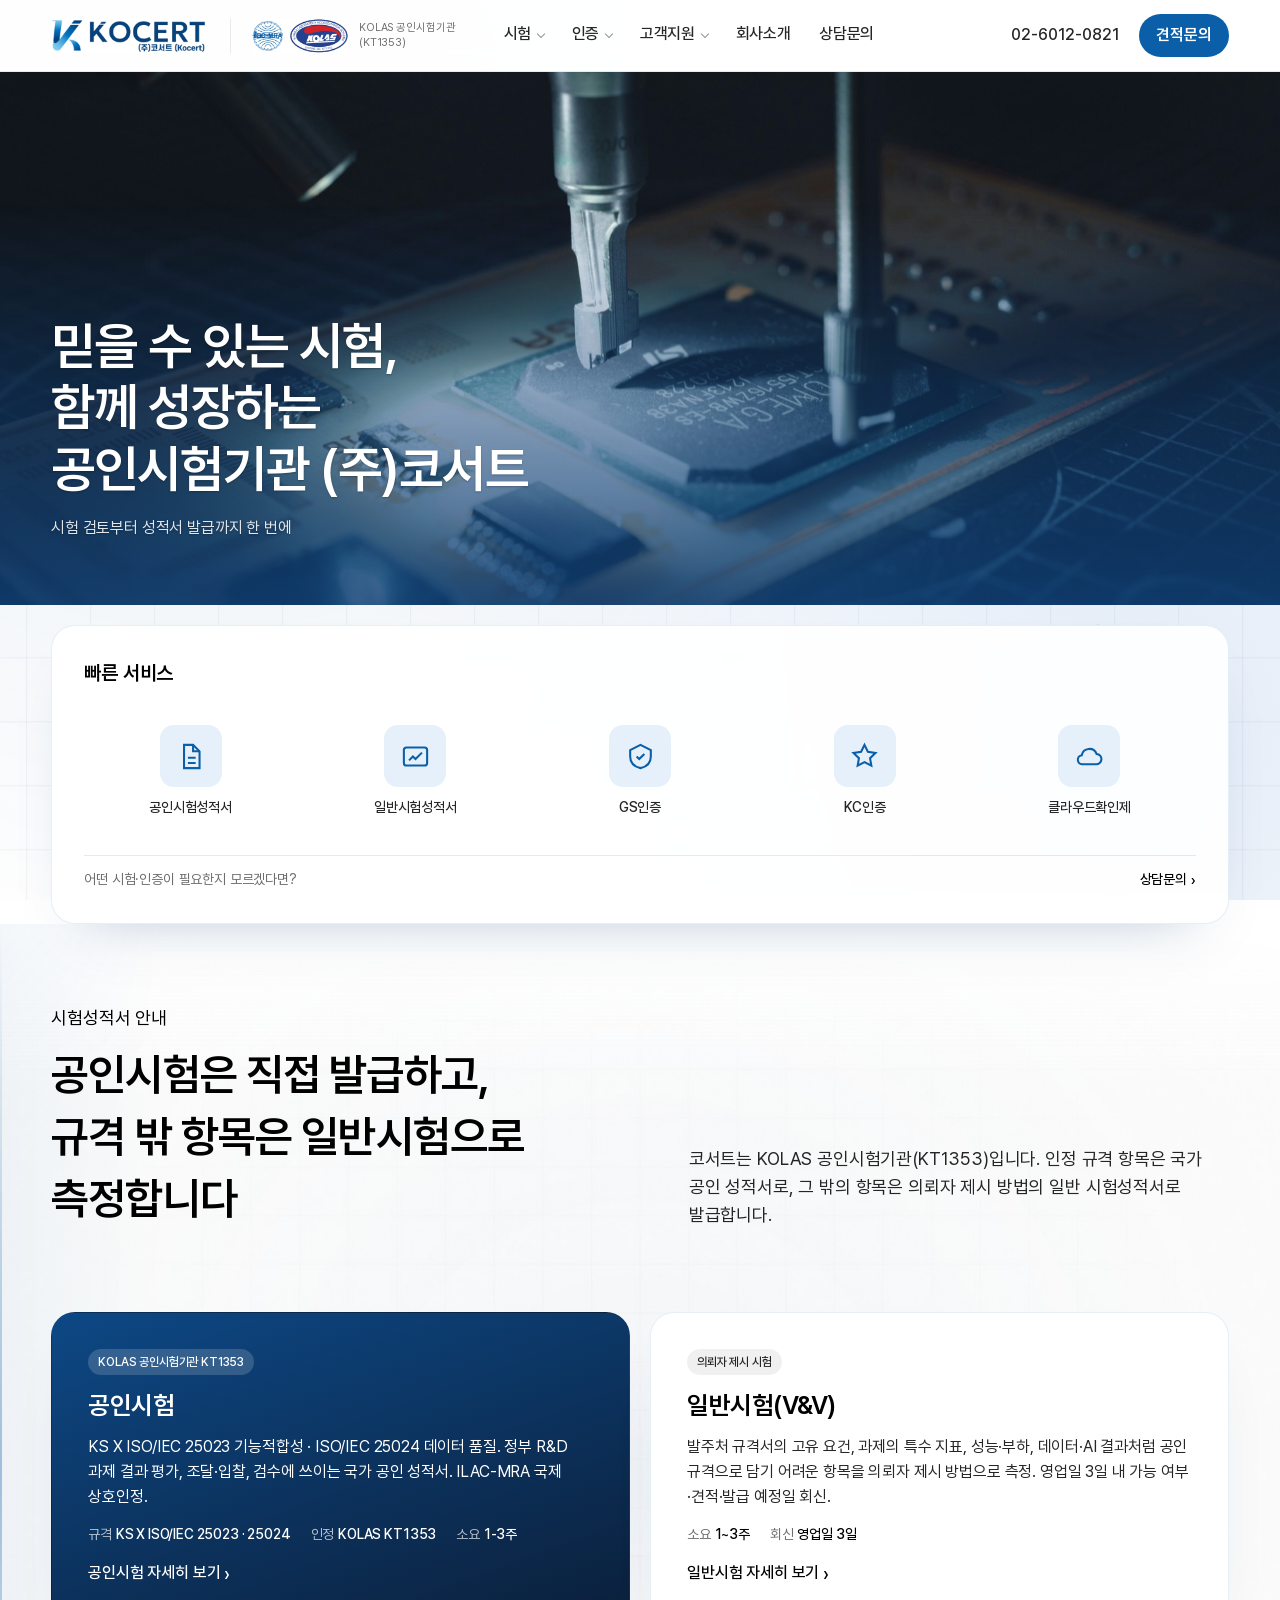
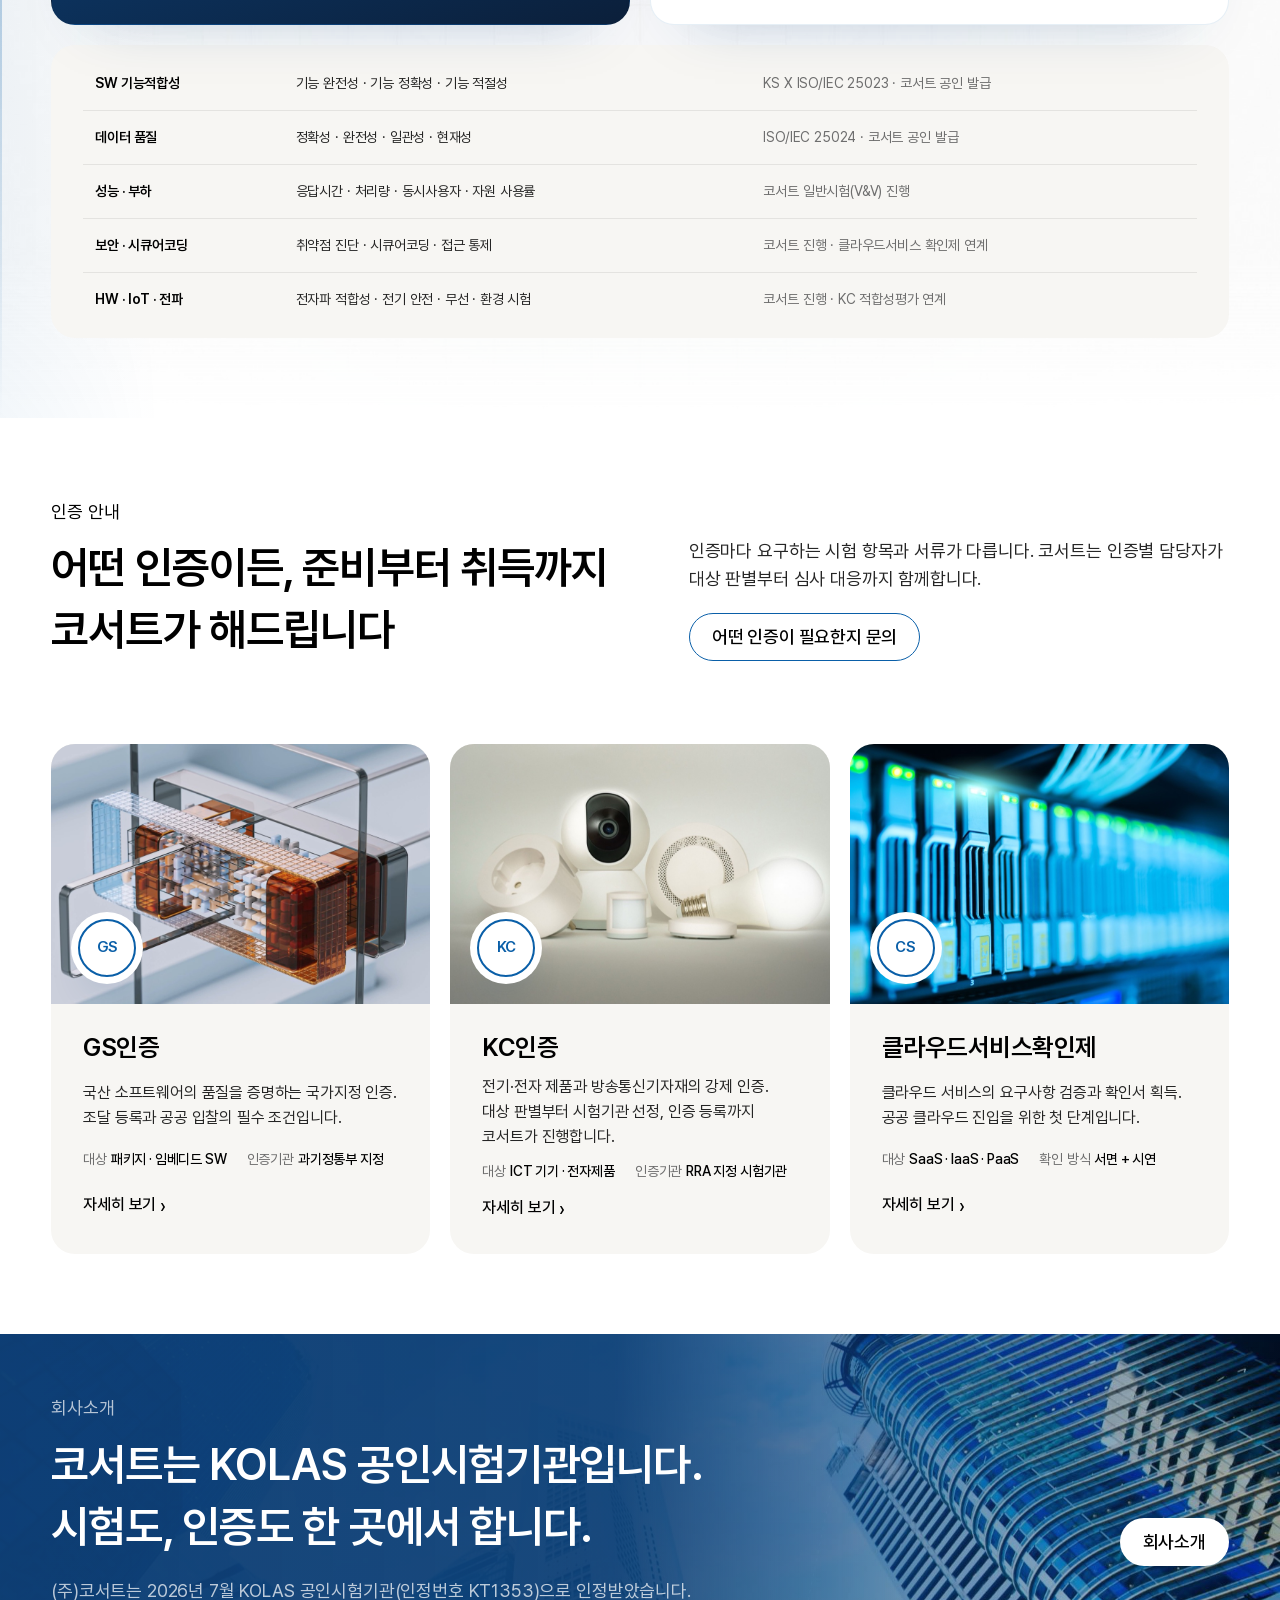
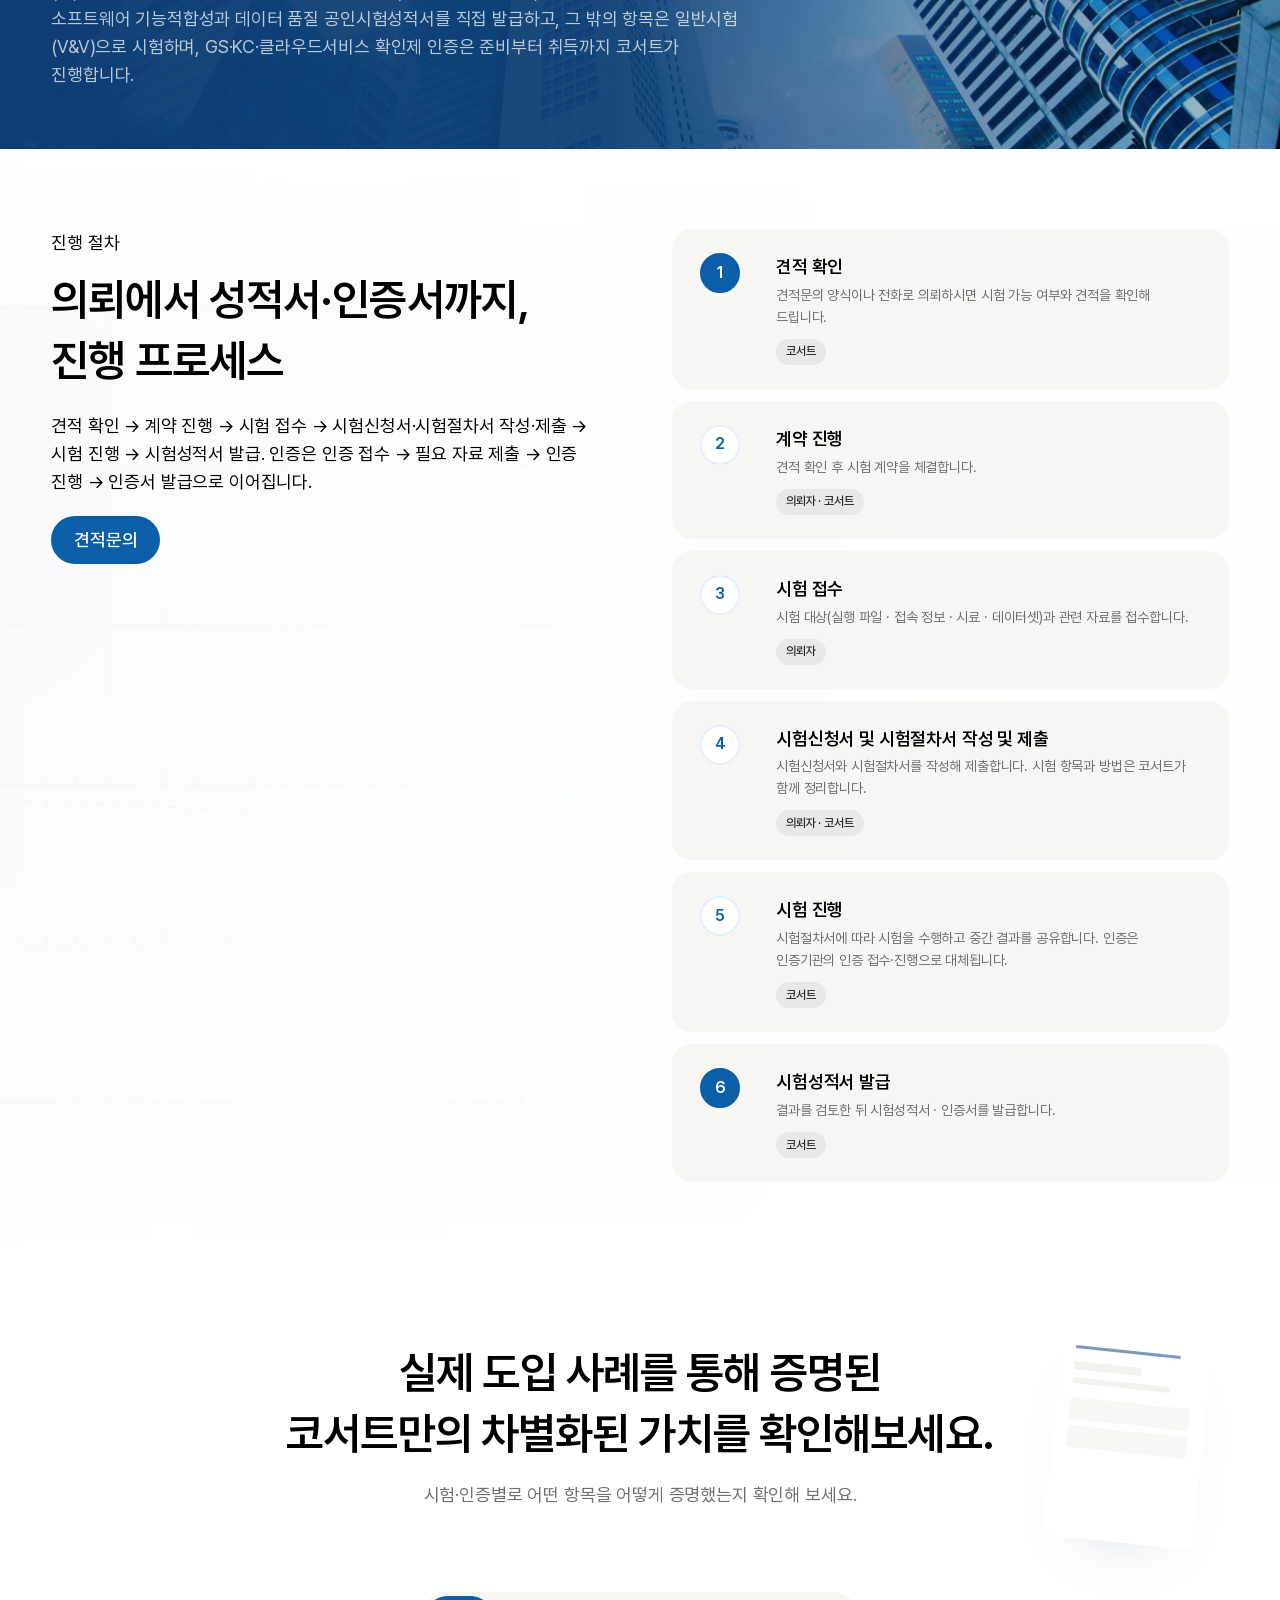
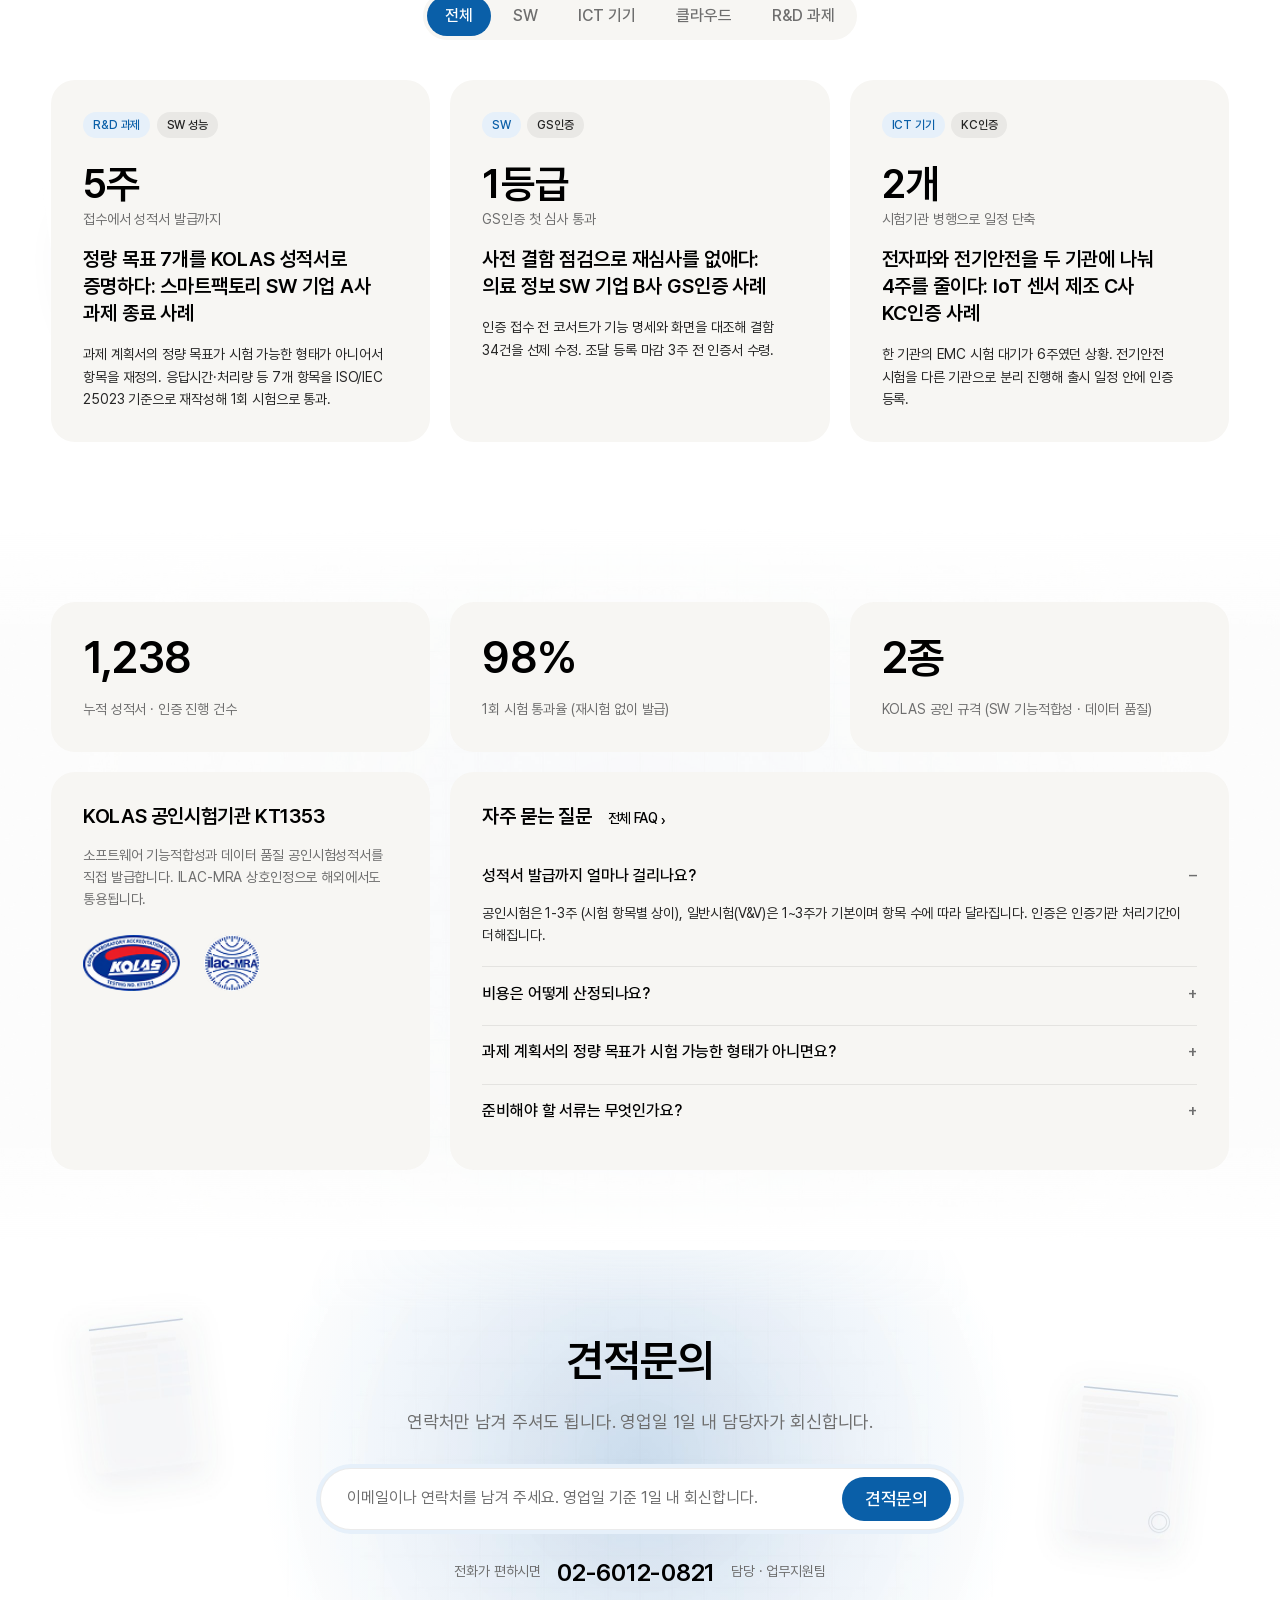
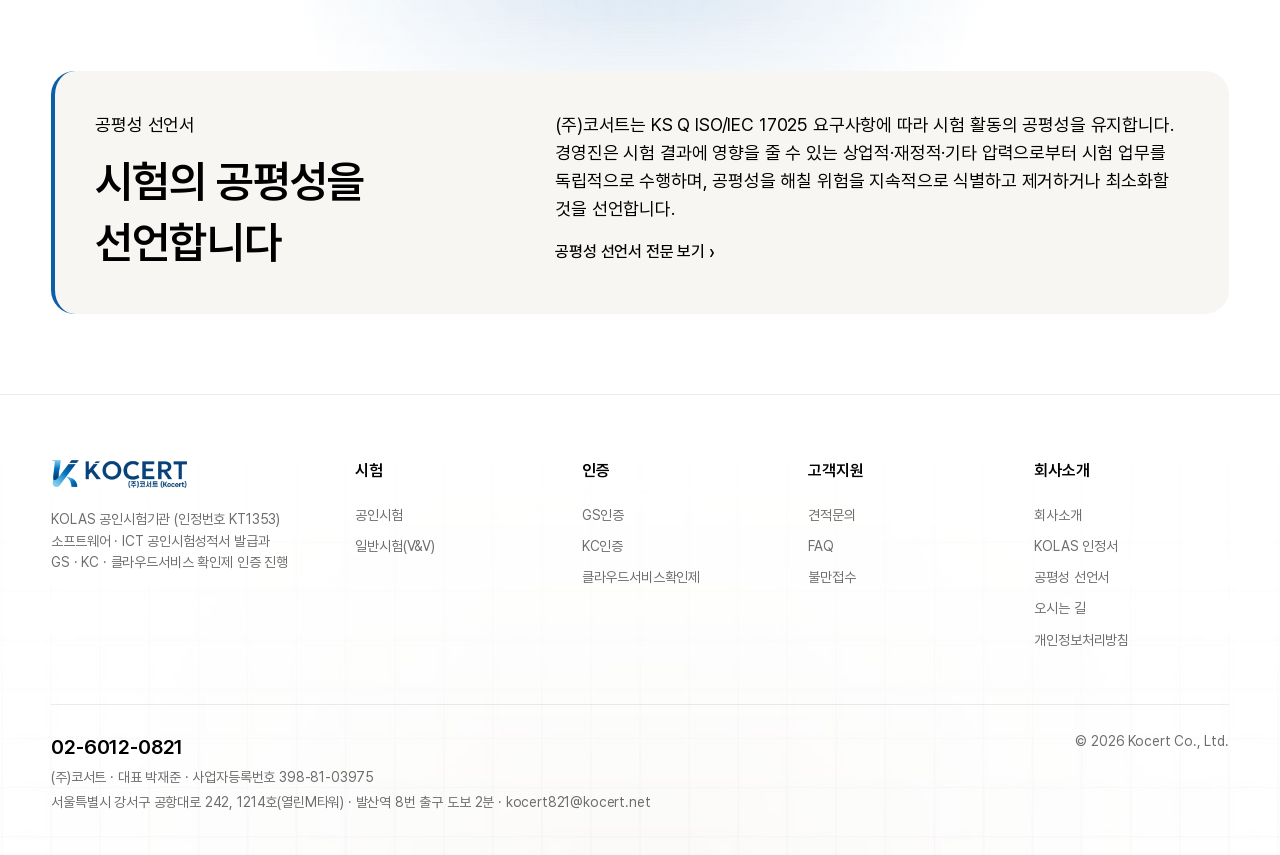
==== commit 58ae7357: "fix: 담당자 카드 개인 경력 문구·개인정보처리방침 교체예정 문구 삭제, 빠른서비스 아이콘 그림 31px" ====
--- a/index.html
+++ b/index.html
@@ -10,7 +10,7 @@
 <meta property="og:image" content="media/bg/og_1200x630.png">
 <meta name="twitter:card" content="summary_large_image">
 <link rel="preload" href="assets/fonts/Pretendard-SemiBold.woff2" as="font" type="font/woff2" crossorigin>
-<link rel="stylesheet" href="styles.css?v=20261118">
+<link rel="stylesheet" href="styles.css?v=20261118b">
 </head>
 <body class="has-ambient">
 <canvas class="ambient" aria-hidden="true"></canvas>
@@ -311,6 +311,6 @@
   </div>
 </footer>
 
-<script src="app.js?v=20261118" defer></script>
+<script src="app.js?v=20261118b" defer></script>
 </body>
 </html>
--- a/styles.css
+++ b/styles.css
@@ -159,7 +159,7 @@
 .quick__item { display: grid; justify-items: center; gap: 0.6rem; padding: 1rem 0.5rem; border-radius: 16px; text-align: center; font-size: var(--text-caption); font-weight: 500; color: var(--color-text); transition: background-color var(--duration), transform var(--duration) var(--ease); }
 .quick__item:hover { background: #fff; transform: translateY(-2px); }
 .quick__icon { width: 62px; height: 62px; border-radius: 14px; background: #fff; display: grid; place-items: center; color: var(--color-brand); }
-.quick__icon svg { width: 24px; height: 24px; }
+.quick__icon svg { width: 31px; height: 31px; }
 .quick__foot { padding-top: 0.75rem; border-top: 1px solid var(--color-border); display: flex; justify-content: space-between; align-items: center; font-size: var(--text-caption); color: var(--color-muted); }
 
 
